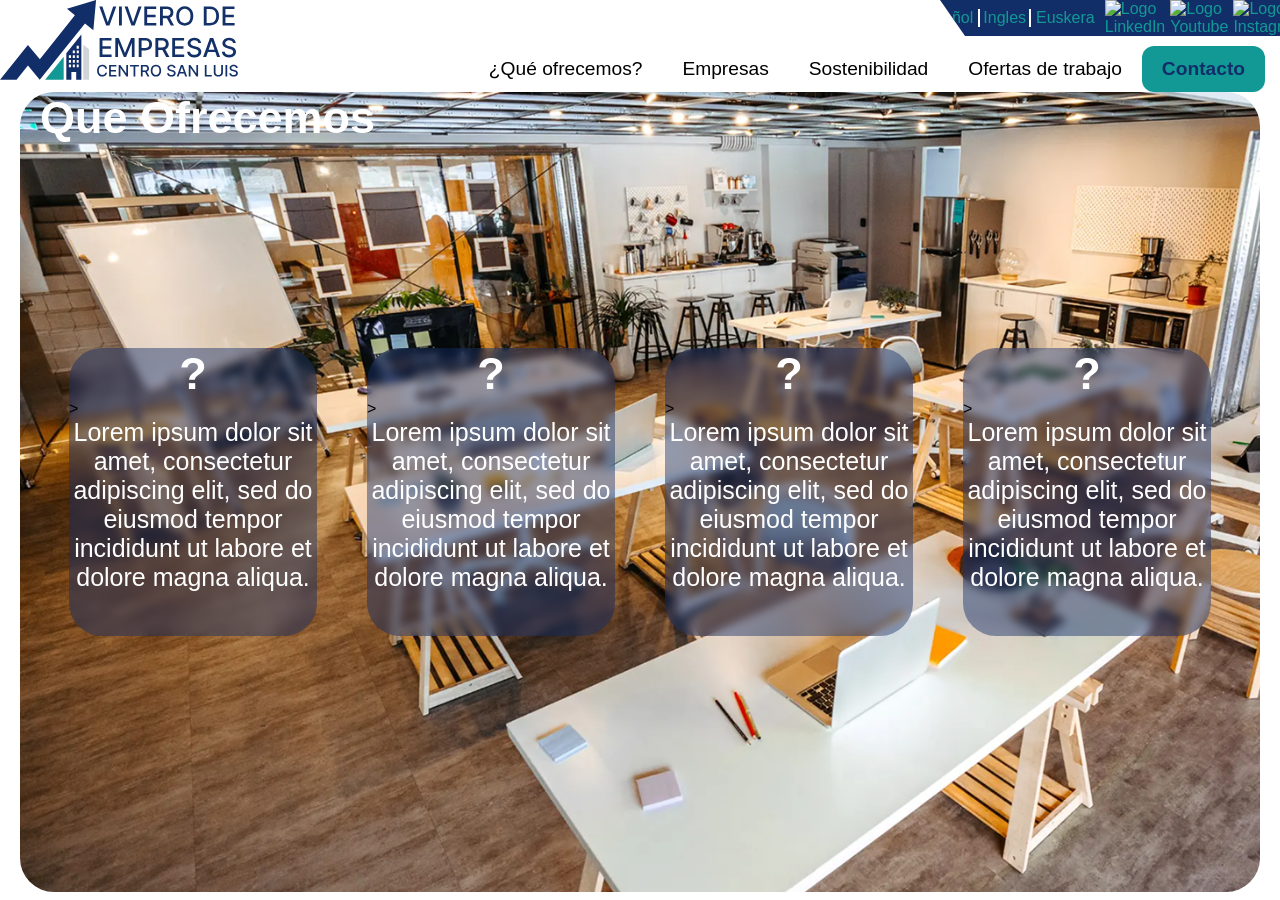
==== index.html @ 1f6a738a "Añadiendo mas cambios hechos por santiago al main para que todo quede bien en el header y que no se " ====
<!DOCTYPE html>
<html>

<head>
    <meta charset="UTF-8">
    <title>Que Ofrecemos</title>
    <link rel="Stylesheet" a href="styles/style.css">
</head>

<body>
    <header>
        <img class="logo" src="LOGOVIVERO.svg" alt="Logo vivero San Luis">
        <div class="menus">
            <nav class="superior">
                <ul class="idiomas">
                    <li><a href="">Español</a></li>
                    <li class="separacion"><a href="">Ingles</a></li>
                    <li><a href="">Euskera</a></li>
                </ul>
                <ul class="redes">
                    <li><a href=""><img src="linkedinblanco.svg" alt="Logo LinkedIn"></a></li>
                    <li><a href=""><img src="youtubeblanco.svg" alt="Logo Youtube"></a></li>
                    <li><a href=""><img src="instagramblanco.svg" alt="Logo Instagram"></a></li>
                </ul>
            </nav>
            <nav class="inferior">
                <ul>
                    <li class="selected"><a href="#queofrecemos">¿Qué ofrecemos?</a></li>
                    <li><a href="">Empresas</a></li>
                    <li><a href="">Sostenibilidad</a></li>
                    <li><a href="">Ofertas de trabajo</a></li>
                    <li class="button"><a href="">Contacto</a></li>
                </ul>
            </nav>
        </div>
    </header>
    <main class="principal">
<section class="seccion-principal">
            <h1 class="titulo">Que Ofrecemos</h1>

            <div class="contenedor-tarjetas">
                <article class="tarjeta">
                    <h2>?</h2>
                    ><p>Lorem ipsum dolor sit amet, consectetur adipiscing elit,
                        sed do eiusmod tempor incididunt ut labore et dolore magna aliqua.</p>
                </article>

                <article class="tarjeta">
                    <h2>?</h2>
                    ><p>Lorem ipsum dolor sit amet, consectetur adipiscing elit,
                        sed do eiusmod tempor incididunt ut labore et dolore magna aliqua.</p>
                </article>

                <article class="tarjeta">
                    <h2>?</h2>
                    ><p>Lorem ipsum dolor sit amet, consectetur adipiscing elit,
                        sed do eiusmod tempor incididunt ut labore et dolore magna aliqua.</p>
                </article>

                <article class="tarjeta">
                    <h2>?</h2>
                    ><p>Lorem ipsum dolor sit amet, consectetur adipiscing elit,
                        sed do eiusmod tempor incididunt ut labore et dolore magna aliqua.</p>
                </article>
</div>
</section>
---- styles/style.css ----
:root {
    --main-color: #129995;
    --dark-color: #122E68;
    --fondo-imagen: url(../imagenes/MAIN.png);
}

* {
    margin: 0;
    padding: 0;
    box-sizing: border-box;
    font-family: 'Segoe UI', Tahoma, Geneva, Verdana, sans-serif;
    text-decoration: none;
    list-style: none;
}

html {
    scroll-behavior: smooth;

}

/* HEADER */

header {
    position: sticky;
    top: 0;
    width: 100%;
    min-height: 80px;
    display: flex;
    justify-content: space-between;
    background-color: white;
    z-index: 1000;
}

.menus {
    display: flex;
    flex-direction: column;
    align-items: flex-end;
}

.logo {
    height: 80px;
}

/* Menu Superior */

.superior {
    display: flex;
    background-color: var(--dark-color);
    width: 32%;
    min-width: 340px;
    clip-path: polygon(0 0, 100% 0, 100% 100%, 25px 100%);
    align-items: center;
    justify-content: center;
    gap: 10px;
}

.idiomas :hover {
    text-decoration: underline;
}

.superior a {
    color: var(--main-color);
}

.superior ul {
    gap: 5px;
}

.separacion {
    border-right: 2px white solid;
    border-left: 2px white solid;
    padding: 0 3px;
}

.menus ul {
    display: flex;
}

.superior img {
    width: 20px;
}

header .redes {
    gap: 5px;
}

/* Menu Inferior */

.inferior {
    margin-right: 15px;
}

.inferior li {
    padding: 12px 20px;
    margin-top: 10px;
}

.inferior a {
    color: #000000;
    font-size: 1.2rem;
}

.inferior .button {
    background-color: var(--main-color);
    font-weight: bold;
    border-radius: 12px;
}

.inferior .button a {
    color: var(--dark-color);
}

/* Lo Que Ofrecemos */
.seccion-principal {
    margin-right: 20px;
    margin-left: 20px;
    background-image: url(../imagenes/MAIN.png);
    background-repeat: no-repeat;
    background-size: cover;
    border-radius: 34px;
    height: 800px;
    align-content: center;
    position: relative;
}

.titulo {
    font-size: 45px;
    margin-left: 20px;
    color: white;
    position: absolute;
    top: 0px;
}

.contenedor-tarjetas {
    display: flex;
    gap: 50px;
    justify-content: center;
}

.tarjeta {
    background-color: #122E6873;
    border-radius: 33px;
    width: 20%;
    height: 288px;
    backdrop-filter: blur(4px);
}

.tarjeta h2 {
    font-size: 45px;
    text-align: center;
    color: white;
}

.tarjeta p {
    font-size: 25px;
    color: white;
    text-align: center;
}

/* FORMULARIO */

#datoslabeluno {
    margin-left: 100px;
    gap: 250px;
    display: flex;
    margin-bottom: 5px;
}

#datoslabeldos {
    margin-left: 100px;
    gap: 260px;
    display: flex;
    margin-bottom: 5px;
}

#datoslabeltres {
    margin-left: 100px;
    gap: 212px;
    display: flex;
    margin-bottom: 5px;
}


#datosinput {
    display: flex;
    gap: 25px;
    margin-left: 100px;
    margin-bottom: 15px;
}

input.datosinput {
    background-color: beige;
    width: 500px;
    height: 25px;
}

#datoslabelseis {
    margin-top: 25px;
    margin-left: 100px;
    text-align: left;
    font-size: 15px;
}

#datosinputtres {
    text-align: left;
    margin-left: 100px;
    margin-top: 15px;
}

#datosinputtres label.labelinputtres {
    padding: 10px;
    border: 1px solid black;
    border-radius: 35px;
}

#datosinputcinco {
    display: flex;
    text-align: left;
    margin-left: 100px;
    margin-top: 15px;
    gap: 30px;
}

#datoslabelocho {
    margin-top: 25px;
    margin-left: 100px;
    text-align: left;
    font-size: 15px;
}

textarea {
    justify-content: left;
    margin-top: 15px;
    padding: 5px;
    background-color: rgb(211, 210, 210);
}

#celdasdos {
    display: flex;
    justify-content: right;
    gap: 25px;
    margin-right: 100px;
}

form p.morado {
    background-color: blueviolet;
    color: white;
    padding: 15px;
    border-radius: 35px;
}

form p.transparentemorado {
    border: 2px solid blueviolet;
    color: blueviolet;
    padding: 15px;
    border-radius: 35px;
}
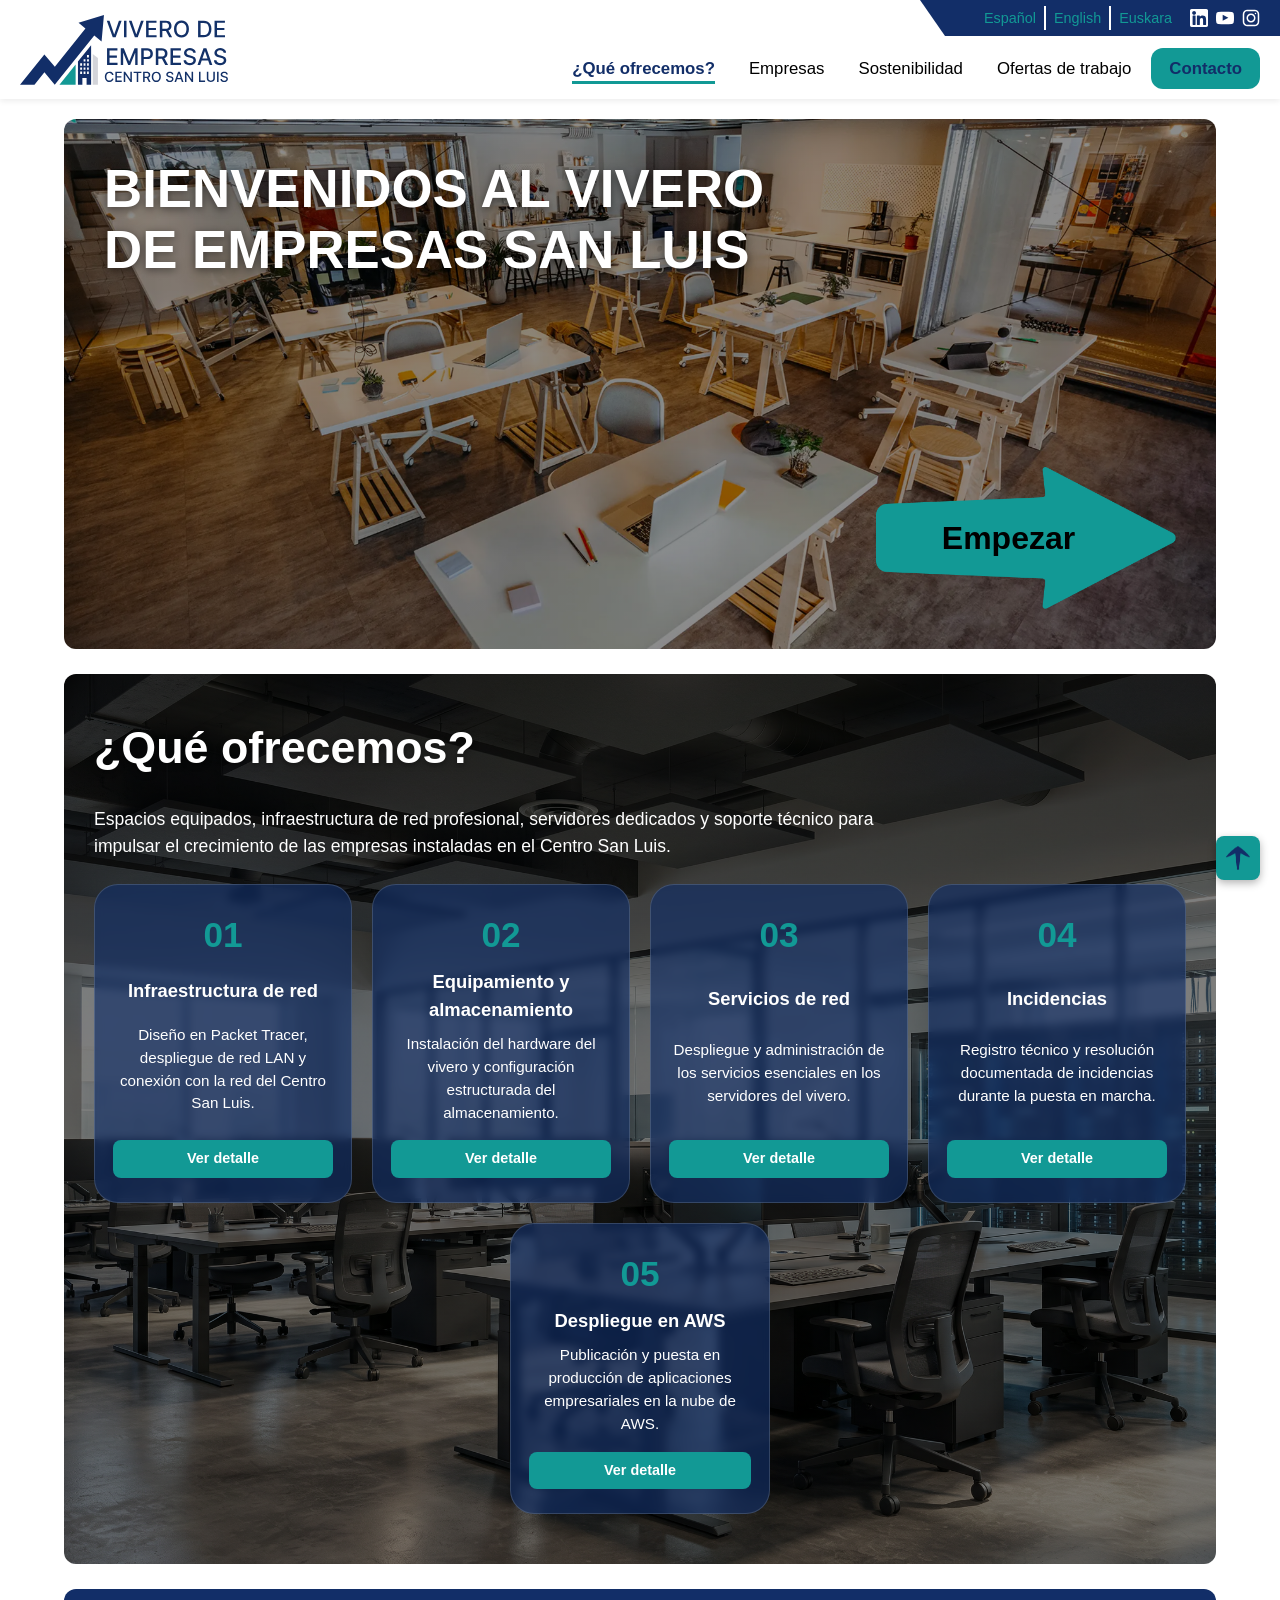
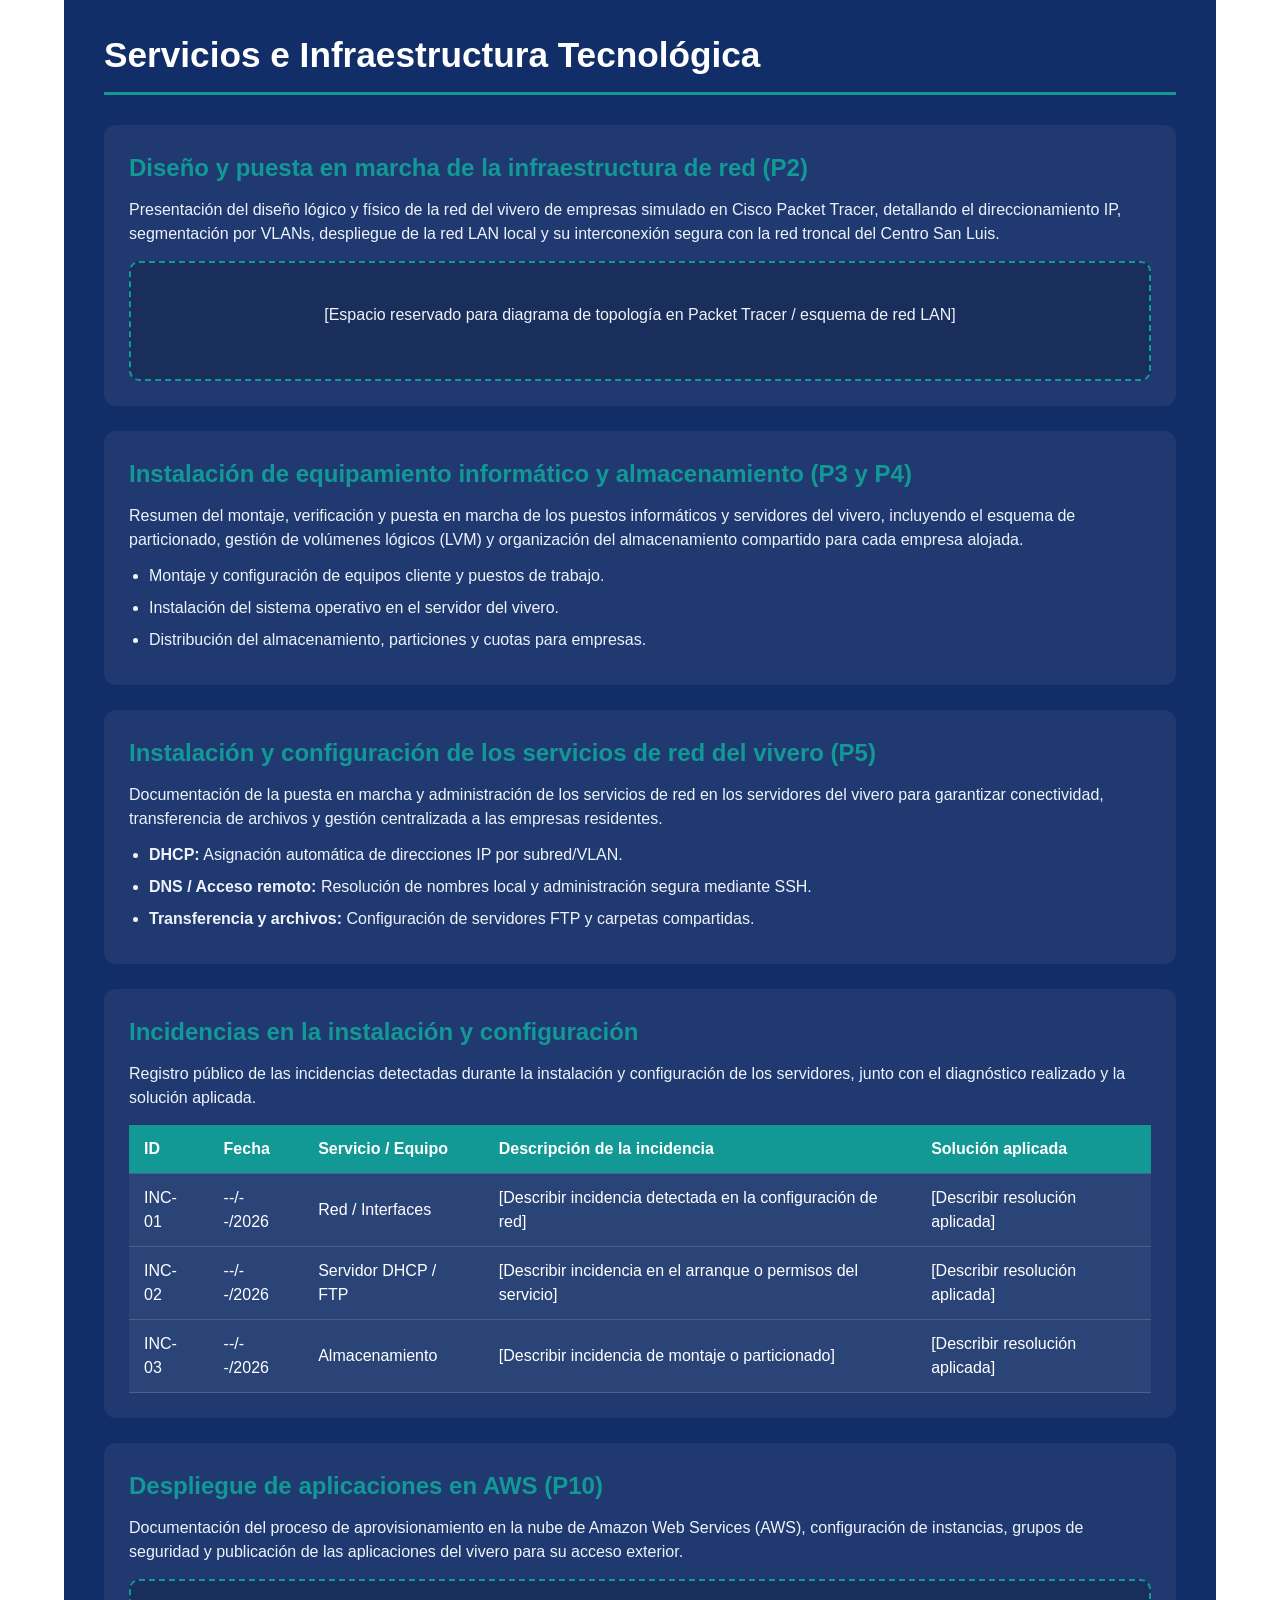
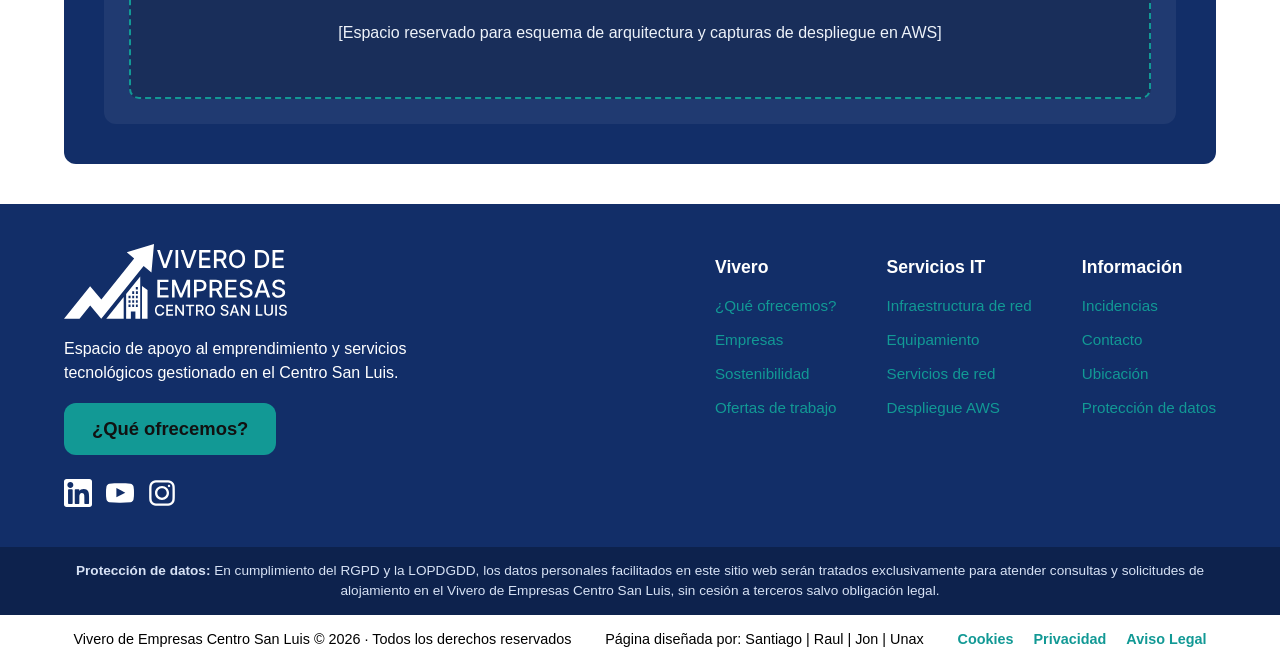
==== commit 2e4361fe: "Añadida nuevas páginas de ofertas de empleo,  sostenibilidad y contacto con sus imágenes asociadas -" ====
--- a/index.html
+++ b/index.html
@@ -1,66 +1,263 @@
 <!DOCTYPE html>
-<html>
+<html lang="es">
 
 <head>
     <meta charset="UTF-8">
-    <title>Que Ofrecemos</title>
-    <link rel="Stylesheet" a href="styles/style.css">
+    <meta name="viewport" content="width=device-width, initial-scale=1.0">
+    <title>¿Qué ofrecemos? | Vivero de Empresas Centro San Luis</title>
+    <link rel="stylesheet" href="styles/style.css">
 </head>
 
-<body>
+<body id="inicio">
     <header>
-        <img class="logo" src="LOGOVIVERO.svg" alt="Logo vivero San Luis">
+        <a href="index.html" class="logo-link">
+            <img class="logo" src="images/LOGOVIVERO.svg" alt="Logo Vivero de Empresas Centro San Luis">
+        </a>
         <div class="menus">
-            <nav class="superior">
+            <nav class="superior" aria-label="Idiomas y redes sociales">
                 <ul class="idiomas">
-                    <li><a href="">Español</a></li>
-                    <li class="separacion"><a href="">Ingles</a></li>
-                    <li><a href="">Euskera</a></li>
+                    <li><a href="#">Español</a></li>
+                    <li class="separacion"><a href="#">English</a></li>
+                    <li><a href="#">Euskara</a></li>
                 </ul>
                 <ul class="redes">
-                    <li><a href=""><img src="linkedinblanco.svg" alt="Logo LinkedIn"></a></li>
-                    <li><a href=""><img src="youtubeblanco.svg" alt="Logo Youtube"></a></li>
-                    <li><a href=""><img src="instagramblanco.svg" alt="Logo Instagram"></a></li>
+                    <li><a href="#" aria-label="LinkedIn"><img src="images/linkedinblanco.svg" alt="Logo LinkedIn"></a></li>
+                    <li><a href="#" aria-label="YouTube"><img src="images/youtubeblanco.svg" alt="Logo YouTube"></a></li>
+                    <li><a href="#" aria-label="Instagram"><img src="images/instagramblanco.svg" alt="Logo Instagram"></a></li>
                 </ul>
             </nav>
-            <nav class="inferior">
+            <nav class="inferior" aria-label="Menú principal">
                 <ul>
-                    <li class="selected"><a href="#queofrecemos">¿Qué ofrecemos?</a></li>
-                    <li><a href="">Empresas</a></li>
-                    <li><a href="">Sostenibilidad</a></li>
-                    <li><a href="">Ofertas de trabajo</a></li>
-                    <li class="button"><a href="">Contacto</a></li>
+                    <li class="selected"><a href="index.html">¿Qué ofrecemos?</a></li>
+                    <li><a href="empresas.html">Empresas</a></li>
+                    <li><a href="sostenibilidad.html">Sostenibilidad</a></li>
+                    <li><a href="ofertas.html">Ofertas de trabajo</a></li>
+                    <li class="button"><a href="contacto.html">Contacto</a></li>
                 </ul>
             </nav>
         </div>
     </header>
-    <main class="principal">
-<section class="seccion-principal">
-            <h1 class="titulo">Que Ofrecemos</h1>
+
+    <main>
+        <!-- Portada principal -->
+        <section id="principal">
+            <h1>BIENVENIDOS AL VIVERO DE EMPRESAS SAN LUIS</h1>
+            <a href="#queofrecemos" class="flecha1">
+                <img src="images/Fletcha.png" alt="Flecha empezar">
+                <span>Empezar</span>
+            </a>
+        </section>
+
+        <!-- Resumen de servicios -->
+        <section class="queofrecemos" id="queofrecemos">
+            <h2 class="titulo">¿Qué ofrecemos?</h2>
+            <p class="intro-servicios">
+                Espacios equipados, infraestructura de red profesional, servidores dedicados y soporte técnico para impulsar el crecimiento de las empresas instaladas en el Centro San Luis.
+            </p>
 
             <div class="contenedor-tarjetas">
                 <article class="tarjeta">
-                    <h2>?</h2>
-                    ><p>Lorem ipsum dolor sit amet, consectetur adipiscing elit,
-                        sed do eiusmod tempor incididunt ut labore et dolore magna aliqua.</p>
-                </article>
-
-                <article class="tarjeta">
-                    <h2>?</h2>
-                    ><p>Lorem ipsum dolor sit amet, consectetur adipiscing elit,
-                        sed do eiusmod tempor incididunt ut labore et dolore magna aliqua.</p>
-                </article>
-
-                <article class="tarjeta">
-                    <h2>?</h2>
-                    ><p>Lorem ipsum dolor sit amet, consectetur adipiscing elit,
-                        sed do eiusmod tempor incididunt ut labore et dolore magna aliqua.</p>
-                </article>
-
-                <article class="tarjeta">
-                    <h2>?</h2>
-                    ><p>Lorem ipsum dolor sit amet, consectetur adipiscing elit,
-                        sed do eiusmod tempor incididunt ut labore et dolore magna aliqua.</p>
-                </article>
-</div>
-</section>
+                    <h3>01</h3>
+                    <h4>Infraestructura de red</h4>
+                    <p>Diseño en Packet Tracer, despliegue de red LAN y conexión con la red del Centro San Luis.</p>
+                    <a href="#infraestructura-red" class="link-tarjeta">Ver detalle</a>
+                </article>
+
+                <article class="tarjeta">
+                    <h3>02</h3>
+                    <h4>Equipamiento y almacenamiento</h4>
+                    <p>Instalación del hardware del vivero y configuración estructurada del almacenamiento.</p>
+                    <a href="#equipamiento" class="link-tarjeta">Ver detalle</a>
+                </article>
+
+                <article class="tarjeta">
+                    <h3>03</h3>
+                    <h4>Servicios de red</h4>
+                    <p>Despliegue y administración de los servicios esenciales en los servidores del vivero.</p>
+                    <a href="#servicios-red" class="link-tarjeta">Ver detalle</a>
+                </article>
+
+                <article class="tarjeta">
+                    <h3>04</h3>
+                    <h4>Incidencias</h4>
+                    <p>Registro técnico y resolución documentada de incidencias durante la puesta en marcha.</p>
+                    <a href="#incidencias" class="link-tarjeta">Ver detalle</a>
+                </article>
+
+                <article class="tarjeta">
+                    <h3>05</h3>
+                    <h4>Despliegue en AWS</h4>
+                    <p>Publicación y puesta en producción de aplicaciones empresariales en la nube de AWS.</p>
+                    <a href="#despliegue-aws" class="link-tarjeta">Ver detalle</a>
+                </article>
+            </div>
+        </section>
+
+        <!-- Desarrollo de los servicios del vivero -->
+        <section class="bloque-contenido" id="servicios-detalle">
+            <h2>Servicios e Infraestructura Tecnológica</h2>
+
+            <article class="subseccion" id="infraestructura-red">
+                <h3>Diseño y puesta en marcha de la infraestructura de red (P2)</h3>
+                <p>
+                    Presentación del diseño lógico y físico de la red del vivero de empresas simulado en Cisco Packet Tracer, detallando el direccionamiento IP, segmentación por VLANs, despliegue de la red LAN local y su interconexión segura con la red troncal del Centro San Luis.
+                </p>
+                <div class="placeholder-media">
+                    <p>[Espacio reservado para diagrama de topología en Packet Tracer / esquema de red LAN]</p>
+                </div>
+            </article>
+
+            <article class="subseccion" id="equipamiento">
+                <h3>Instalación de equipamiento informático y almacenamiento (P3 y P4)</h3>
+                <p>
+                    Resumen del montaje, verificación y puesta en marcha de los puestos informáticos y servidores del vivero, incluyendo el esquema de particionado, gestión de volúmenes lógicos (LVM) y organización del almacenamiento compartido para cada empresa alojada.
+                </p>
+                <ul class="lista-detalle">
+                    <li>Montaje y configuración de equipos cliente y puestos de trabajo.</li>
+                    <li>Instalación del sistema operativo en el servidor del vivero.</li>
+                    <li>Distribución del almacenamiento, particiones y cuotas para empresas.</li>
+                </ul>
+            </article>
+
+            <article class="subseccion" id="servicios-red">
+                <h3>Instalación y configuración de los servicios de red del vivero (P5)</h3>
+                <p>
+                    Documentación de la puesta en marcha y administración de los servicios de red en los servidores del vivero para garantizar conectividad, transferencia de archivos y gestión centralizada a las empresas residentes.
+                </p>
+                <ul class="lista-detalle">
+                    <li><strong>DHCP:</strong> Asignación automática de direcciones IP por subred/VLAN.</li>
+                    <li><strong>DNS / Acceso remoto:</strong> Resolución de nombres local y administración segura mediante SSH.</li>
+                    <li><strong>Transferencia y archivos:</strong> Configuración de servidores FTP y carpetas compartidas.</li>
+                </ul>
+            </article>
+
+            <article class="subseccion" id="incidencias">
+                <h3>Incidencias en la instalación y configuración</h3>
+                <p>
+                    Registro público de las incidencias detectadas durante la instalación y configuración de los servidores, junto con el diagnóstico realizado y la solución aplicada.
+                </p>
+                <div class="tabla-contenedor">
+                    <table class="tabla-datos">
+                        <thead>
+                            <tr>
+                                <th>ID</th>
+                                <th>Fecha</th>
+                                <th>Servicio / Equipo</th>
+                                <th>Descripción de la incidencia</th>
+                                <th>Solución aplicada</th>
+                            </tr>
+                        </thead>
+                        <tbody>
+                            <tr>
+                                <td>INC-01</td>
+                                <td>--/--/2026</td>
+                                <td>Red / Interfaces</td>
+                                <td>[Describir incidencia detectada en la configuración de red]</td>
+                                <td>[Describir resolución aplicada]</td>
+                            </tr>
+                            <tr>
+                                <td>INC-02</td>
+                                <td>--/--/2026</td>
+                                <td>Servidor DHCP / FTP</td>
+                                <td>[Describir incidencia en el arranque o permisos del servicio]</td>
+                                <td>[Describir resolución aplicada]</td>
+                            </tr>
+                            <tr>
+                                <td>INC-03</td>
+                                <td>--/--/2026</td>
+                                <td>Almacenamiento</td>
+                                <td>[Describir incidencia de montaje o particionado]</td>
+                                <td>[Describir resolución aplicada]</td>
+                            </tr>
+                        </tbody>
+                    </table>
+                </div>
+            </article>
+
+            <article class="subseccion" id="despliegue-aws">
+                <h3>Despliegue de aplicaciones en AWS (P10)</h3>
+                <p>
+                    Documentación del proceso de aprovisionamiento en la nube de Amazon Web Services (AWS), configuración de instancias, grupos de seguridad y publicación de las aplicaciones del vivero para su acceso exterior.
+                </p>
+                <div class="placeholder-media">
+                    <p>[Espacio reservado para esquema de arquitectura y capturas de despliegue en AWS]</p>
+                </div>
+            </article>
+        </section>
+    </main>
+
+    <a href="#inicio" class="btn-subir" aria-label="Volver al inicio">
+        <img src="images/MiniFletcha.png" alt="Subir">
+    </a>
+
+    <footer>
+        <div class="sec1">
+            <div class="footer-info">
+                <a href="index.html">
+                    <img class="logo2" src="images/LOGOVIVERO Blanco.svg" alt="Logo Vivero San Luis">
+                </a>
+                <p>
+                    Espacio de apoyo al emprendimiento y servicios tecnológicos gestionado en el Centro San Luis.
+                </p>
+                <a href="index.html#queofrecemos" class="btn-footer">¿Qué ofrecemos?</a>
+                <ul class="footer-redes">
+                    <li><a href="#" aria-label="LinkedIn"><img src="images/linkedinblanco.svg" alt="Logo LinkedIn"></a></li>
+                    <li><a href="#" aria-label="YouTube"><img src="images/youtubeblanco.svg" alt="Logo YouTube"></a></li>
+                    <li><a href="#" aria-label="Instagram"><img src="images/instagramblanco.svg" alt="Logo Instagram"></a></li>
+                </ul>
+            </div>
+
+            <div class="footer-enlaces">
+                <div class="columna-enlaces">
+                    <h4>Vivero</h4>
+                    <ul>
+                        <li><a href="index.html">¿Qué ofrecemos?</a></li>
+                        <li><a href="empresas.html">Empresas</a></li>
+                        <li><a href="sostenibilidad.html">Sostenibilidad</a></li>
+                        <li><a href="ofertas.html">Ofertas de trabajo</a></li>
+                    </ul>
+                </div>
+
+                <div class="columna-enlaces">
+                    <h4>Servicios IT</h4>
+                    <ul>
+                        <li><a href="index.html#infraestructura-red">Infraestructura de red</a></li>
+                        <li><a href="index.html#equipamiento">Equipamiento</a></li>
+                        <li><a href="index.html#servicios-red">Servicios de red</a></li>
+                        <li><a href="index.html#despliegue-aws">Despliegue AWS</a></li>
+                    </ul>
+                </div>
+
+                <div class="columna-enlaces">
+                    <h4>Información</h4>
+                    <ul>
+                        <li><a href="index.html#incidencias">Incidencias</a></li>
+                        <li><a href="contacto.html">Contacto</a></li>
+                        <li><a href="contacto.html#ubicacion">Ubicación</a></li>
+                        <li><a href="#proteccion-datos">Protección de datos</a></li>
+                    </ul>
+                </div>
+            </div>
+        </div>
+
+        <div class="aviso-datos" id="proteccion-datos">
+            <p>
+                <strong>Protección de datos:</strong> En cumplimiento del RGPD y la LOPDGDD, los datos personales facilitados en este sitio web serán tratados exclusivamente para atender consultas y solicitudes de alojamiento en el Vivero de Empresas Centro San Luis, sin cesión a terceros salvo obligación legal.
+            </p>
+        </div>
+
+        <div class="sec2">
+            <p>Vivero de Empresas Centro San Luis &copy; 2026 &middot; Todos los derechos reservados</p>
+            <p>Página diseñada por: Santiago | Raul | Jon | Unax</p>
+            <nav aria-label="Enlaces legales">
+                <ul>
+                    <li><a href="#">Cookies</a></li>
+                    <li><a href="#">Privacidad</a></li>
+                    <li><a href="#">Aviso Legal</a></li>
+                </ul>
+            </nav>
+        </div>
+    </footer>
+</body>
+
+</html>
--- a/styles/style.css
+++ b/styles/style.css
@@ -1,7 +1,8 @@
 :root {
     --main-color: #129995;
     --dark-color: #122E68;
-    --fondo-imagen: url(../imagenes/MAIN.png);
+    --light-color: #ffffff;
+    --text-dark: #111111;
 }
 
 * {
@@ -15,243 +16,720 @@
 
 html {
     scroll-behavior: smooth;
-
-}
-
-/* HEADER */
+}
+
+body {
+    background-color: var(--light-color);
+    color: var(--text-dark);
+    line-height: 1.5;
+}
+
+/* HEADER Y NAVEGACIÓN */
 
 header {
     position: sticky;
     top: 0;
     width: 100%;
-    min-height: 80px;
+    min-height: 85px;
     display: flex;
     justify-content: space-between;
-    background-color: white;
+    align-items: center;
+    background-color: var(--light-color);
     z-index: 1000;
+    box-shadow: 0 2px 6px rgba(0, 0, 0, 0.08);
+}
+
+.logo-link {
+    display: flex;
+    align-items: center;
+    padding: 6px 20px;
+}
+
+.logo {
+    height: 70px;
+    width: auto;
+    display: block;
+    transition: opacity 0.2s ease;
+}
+
+.logo-link:hover .logo {
+    opacity: 0.85;
 }
 
 .menus {
     display: flex;
     flex-direction: column;
     align-items: flex-end;
-}
-
-.logo {
-    height: 80px;
-}
-
-/* Menu Superior */
-
+    align-self: stretch;
+    justify-content: space-between;
+    gap: 12px;
+}
+
+.menus ul {
+    display: flex;
+    align-items: center;
+}
+
+/* Barra superior (idiomas + redes) */
 .superior {
     display: flex;
     background-color: var(--dark-color);
-    width: 32%;
-    min-width: 340px;
+    min-width: 360px;
+    padding: 6px 20px 6px 38px;
     clip-path: polygon(0 0, 100% 0, 100% 100%, 25px 100%);
     align-items: center;
-    justify-content: center;
-    gap: 10px;
-}
-
-.idiomas :hover {
-    text-decoration: underline;
+    justify-content: flex-end;
+    gap: 18px;
 }
 
 .superior a {
     color: var(--main-color);
+    font-size: 0.9rem;
+    font-weight: 500;
+    transition: color 0.2s ease;
+}
+
+.idiomas a:hover {
+    color: var(--light-color);
+    text-decoration: underline;
+    text-underline-offset: 4px;
 }
 
 .superior ul {
-    gap: 5px;
+    gap: 8px;
 }
 
 .separacion {
-    border-right: 2px white solid;
-    border-left: 2px white solid;
-    padding: 0 3px;
-}
-
-.menus ul {
-    display: flex;
+    border-right: 2px solid var(--light-color);
+    border-left: 2px solid var(--light-color);
+    padding: 0 8px;
 }
 
 .superior img {
-    width: 20px;
-}
-
-header .redes {
-    gap: 5px;
-}
-
-/* Menu Inferior */
-
+    width: 18px;
+    height: 18px;
+    display: block;
+    transition: transform 0.2s ease, opacity 0.2s ease;
+}
+
+.redes a:hover img {
+    transform: scale(1.18);
+    opacity: 0.8;
+}
+
+/* Barra inferior (menú principal) */
 .inferior {
-    margin-right: 15px;
+    margin-right: 20px;
+    padding-bottom: 10px;
+}
+
+.inferior ul {
+    gap: 6px;
 }
 
 .inferior li {
-    padding: 12px 20px;
-    margin-top: 10px;
+    padding: 8px 14px;
+    border-radius: 10px;
 }
 
 .inferior a {
     color: #000000;
-    font-size: 1.2rem;
-}
-
+    font-size: 1.05rem;
+    font-weight: 500;
+    padding-bottom: 3px;
+    border-bottom: 3px solid transparent;
+    transition: color 0.2s ease, border-color 0.2s ease;
+}
+
+.inferior li:not(.button) a:hover {
+    color: var(--main-color);
+    border-bottom-color: var(--main-color);
+}
+
+.inferior li.selected a {
+    color: var(--dark-color);
+    font-weight: 700;
+    border-bottom-color: var(--main-color);
+}
+
+/* Botón Contacto */
 .inferior .button {
+    padding: 0;
+}
+
+.inferior .button a {
+    display: inline-block;
     background-color: var(--main-color);
-    font-weight: bold;
+    color: var(--dark-color);
+    font-weight: 700;
+    padding: 8px 18px;
     border-radius: 12px;
-}
-
-.inferior .button a {
-    color: var(--dark-color);
-}
-
-/* Lo Que Ofrecemos */
-.seccion-principal {
-    margin-right: 20px;
-    margin-left: 20px;
-    background-image: url(../imagenes/MAIN.png);
+    border-bottom: none;
+    transition: background-color 0.2s ease, color 0.2s ease, transform 0.2s ease;
+}
+
+.inferior .button a:hover {
+    background-color: var(--dark-color);
+    color: var(--light-color);
+    transform: translateY(-2px);
+}
+
+/* PORTADA PRINCIPAL (INDEX) */
+
+#principal {
+    width: 90%;
+    min-height: 530px;
+    margin: 20px auto;
+    padding: 40px;
+    border-radius: 12px;
+    background-image: linear-gradient(rgba(0, 0, 0, 0.45), rgba(0, 0, 0, 0.45)), url("../images/MAIN.png");
+    background-size: cover;
+    background-position: center;
+    display: flex;
+    flex-direction: column;
+    justify-content: space-between;
+}
+
+#principal h1 {
+    color: var(--light-color);
+    font-size: 3.3rem;
+    font-weight: 700;
+    line-height: 1.15;
+    max-width: 65%;
+    text-shadow: 0 2px 8px rgba(0, 0, 0, 0.5);
+}
+
+.flecha1 {
+    position: relative;
+    align-self: flex-end;
+    display: flex;
+    align-items: center;
+    justify-content: center;
+    width: 300px;
+    cursor: pointer;
+    transition: transform 0.2s ease;
+}
+
+.flecha1:hover {
+    transform: translateX(6px);
+}
+
+.flecha1 img {
+    width: 100%;
+    height: auto;
+    display: block;
+}
+
+.flecha1 span {
+    position: absolute;
+    color: #000000;
+    font-size: 2rem;
+    font-weight: 600;
+    padding-right: 35px;
+}
+
+/* BLOQUE ¿QUÉ OFRECEMOS? */
+
+.queofrecemos {
+    width: 90%;
+    min-height: 580px;
+    margin: 25px auto;
+    padding: 40px 30px 50px;
+    background-image: linear-gradient(rgba(0, 0, 0, 0.5), rgba(0, 0, 0, 0.5)), url("../images/img2.png");
     background-repeat: no-repeat;
     background-size: cover;
-    border-radius: 34px;
-    height: 800px;
-    align-content: center;
-    position: relative;
-}
-
-.titulo {
-    font-size: 45px;
-    margin-left: 20px;
-    color: white;
-    position: absolute;
-    top: 0px;
+    background-position: center;
+    border-radius: 12px;
+    display: flex;
+    flex-direction: column;
+    justify-content: center;
+    gap: 25px;
+}
+
+.queofrecemos .titulo {
+    font-size: 2.8rem;
+    color: var(--light-color);
+    text-shadow: 0 2px 6px rgba(0, 0, 0, 0.45);
+}
+
+.intro-servicios {
+    color: var(--light-color);
+    font-size: 1.1rem;
+    max-width: 780px;
 }
 
 .contenedor-tarjetas {
     display: flex;
+    flex-wrap: wrap;
+    gap: 20px;
+    justify-content: center;
+}
+
+.tarjeta {
+    background-color: rgba(18, 46, 104, 0.65);
+    border-radius: 24px;
+    flex: 1 1 210px;
+    max-width: 260px;
+    padding: 24px 18px;
+    backdrop-filter: blur(4px);
+    display: flex;
+    flex-direction: column;
+    justify-content: space-between;
+    text-align: center;
+    color: var(--light-color);
+    border: 1px solid rgba(255, 255, 255, 0.15);
+}
+
+.tarjeta h3 {
+    font-size: 2.2rem;
+    color: var(--main-color);
+    margin-bottom: 6px;
+}
+
+.tarjeta h4 {
+    font-size: 1.15rem;
+    margin-bottom: 10px;
+}
+
+.tarjeta p {
+    font-size: 0.95rem;
+    margin-bottom: 16px;
+}
+
+.link-tarjeta {
+    display: inline-block;
+    background-color: var(--main-color);
+    color: var(--light-color);
+    padding: 8px 14px;
+    border-radius: 8px;
+    font-size: 0.9rem;
+    font-weight: 600;
+}
+
+.link-tarjeta:hover {
+    background-color: var(--light-color);
+    color: var(--dark-color);
+}
+
+/* CABECERA DE SECCIONES (Empresas, Sostenibilidad, Ofertas, Contacto) */
+
+.cabecera-seccion {
+    width: 90%;
+    min-height: 360px;
+    margin: 20px auto;
+    padding: 40px;
+    border-radius: 12px;
+    background-image: linear-gradient(rgba(0, 0, 0, 0.5), rgba(0, 0, 0, 0.5)), url("../images/MAIN.png");
+    background-size: cover;
+    background-position: center;
+    display: flex;
+    flex-direction: column;
+    justify-content: space-between;
+    color: var(--light-color);
+}
+
+.cabecera-seccion h1 {
+    font-size: 3.5rem;
+    font-weight: 700;
+    text-shadow: 0 2px 8px rgba(0, 0, 0, 0.5);
+}
+
+.resumen-seccion {
+    font-size: 1.35rem;
+    font-weight: 600;
+    text-align: center;
+    max-width: 850px;
+    margin: auto;
+    text-shadow: 0 2px 6px rgba(0, 0, 0, 0.6);
+}
+
+/* CONTENEDOR PRINCIPAL AZUL MARINO */
+
+.bloque-contenido {
+    width: 90%;
+    margin: 25px auto 40px;
+    padding: 40px;
+    background-color: var(--dark-color);
+    color: var(--light-color);
+    border-radius: 12px;
+}
+
+.bloque-contenido > h2 {
+    font-size: 2.2rem;
+    margin-bottom: 30px;
+    padding-bottom: 10px;
+    border-bottom: 3px solid var(--main-color);
+}
+
+.subseccion {
+    background-color: rgba(255, 255, 255, 0.06);
+    border-radius: 12px;
+    padding: 25px;
+    margin-bottom: 25px;
+}
+
+.subseccion:last-child {
+    margin-bottom: 0;
+}
+
+.subseccion h3 {
+    font-size: 1.5rem;
+    color: var(--main-color);
+    margin-bottom: 12px;
+}
+
+.subseccion h4 {
+    font-size: 1.15rem;
+    margin-bottom: 8px;
+}
+
+.subseccion p {
+    margin-bottom: 12px;
+    color: #eef3fa;
+}
+
+.lista-detalle {
+    margin-top: 10px;
+    padding-left: 20px;
+}
+
+.lista-detalle li {
+    list-style: disc;
+    margin-bottom: 8px;
+    color: #eef3fa;
+}
+
+/* Grids y tarjetas internas */
+.grid-dos-columnas {
+    display: grid;
+    grid-template-columns: repeat(auto-fit, minmax(300px, 1fr));
+    gap: 25px;
+    align-items: start;
+}
+
+.grid-tarjetas-info {
+    display: grid;
+    grid-template-columns: repeat(auto-fit, minmax(240px, 1fr));
+    gap: 20px;
+    margin-top: 15px;
+}
+
+.card-info {
+    background-color: rgba(255, 255, 255, 0.08);
+    border-left: 4px solid var(--main-color);
+    border-radius: 10px;
+    padding: 20px;
+    display: flex;
+    flex-direction: column;
+    justify-content: space-between;
+}
+
+.meta-oferta {
+    font-size: 0.9rem;
+    color: #b8d8d7;
+}
+
+.btn-secundario {
+    display: inline-block;
+    margin-top: 12px;
+    align-self: flex-start;
+    background-color: var(--main-color);
+    color: var(--light-color);
+    padding: 8px 16px;
+    border-radius: 8px;
+    font-weight: 600;
+    font-size: 0.9rem;
+}
+
+.btn-secundario:hover {
+    background-color: var(--light-color);
+    color: var(--dark-color);
+}
+
+/* Espacios para imágenes / vídeos */
+.placeholder-media {
+    margin-top: 15px;
+    padding: 40px 20px;
+    border: 2px dashed var(--main-color);
+    border-radius: 10px;
+    text-align: center;
+    background-color: rgba(0, 0, 0, 0.2);
+}
+
+.video-box {
+    min-height: 220px;
+    display: flex;
+    align-items: center;
+    justify-content: center;
+}
+
+/* Tablas (Incidencias e IoT) */
+.tabla-contenedor {
+    overflow-x: auto;
+    margin-top: 15px;
+}
+
+.tabla-datos {
+    width: 100%;
+    border-collapse: collapse;
+    background-color: rgba(255, 255, 255, 0.05);
+}
+
+.tabla-datos th,
+.tabla-datos td {
+    padding: 12px 15px;
+    text-align: left;
+    border-bottom: 1px solid rgba(255, 255, 255, 0.15);
+}
+
+.tabla-datos th {
+    background-color: var(--main-color);
+    color: var(--light-color);
+}
+
+/* FORMULARIO DE CONTACTO */
+
+.formulario-contacto {
+    display: flex;
+    flex-direction: column;
+    gap: 15px;
+}
+
+.campo-form {
+    display: flex;
+    flex-direction: column;
+    gap: 6px;
+}
+
+.campo-form label {
+    font-weight: 600;
+    font-size: 0.95rem;
+}
+
+.campo-form input,
+.campo-form select,
+.campo-form textarea {
+    padding: 10px 12px;
+    border-radius: 8px;
+    border: 2px solid transparent;
+    font-size: 1rem;
+    outline: none;
+}
+
+.campo-form input:focus,
+.campo-form select:focus,
+.campo-form textarea:focus {
+    border-color: var(--main-color);
+}
+
+.campo-checkbox {
+    display: flex;
+    align-items: center;
+    gap: 10px;
+    font-size: 0.9rem;
+}
+
+.btn-enviar {
+    align-self: flex-start;
+    background-color: var(--main-color);
+    color: var(--light-color);
+    border: none;
+    padding: 12px 28px;
+    border-radius: 10px;
+    font-size: 1rem;
+    font-weight: 700;
+    cursor: pointer;
+}
+
+.btn-enviar:hover {
+    background-color: var(--light-color);
+    color: var(--dark-color);
+}
+
+/* BOTÓN FLOTANTE SUBIR */
+
+.btn-subir {
+    position: fixed;
+    bottom: 20px;
+    right: 20px;
+    width: 44px;
+    height: 44px;
+    background-color: var(--main-color);
+    border-radius: 8px;
+    display: flex;
+    align-items: center;
+    justify-content: center;
+    box-shadow: 0 3px 8px rgba(0, 0, 0, 0.3);
+    z-index: 999;
+}
+
+.btn-subir img {
+    width: 24px;
+    height: 24px;
+}
+
+.btn-subir:hover {
+    transform: translateY(-3px);
+}
+
+/* FOOTER */
+
+footer {
+    color: var(--light-color);
+    margin-top: 30px;
+}
+
+footer .sec1 {
+    background-color: var(--dark-color);
+    display: flex;
+    flex-wrap: wrap;
+    justify-content: space-between;
+    align-items: flex-start;
+    gap: 40px;
+    padding: 40px 5%;
+}
+
+.footer-info {
+    max-width: 380px;
+    display: flex;
+    flex-direction: column;
+    gap: 18px;
+}
+
+.logo2 {
+    height: 75px;
+    width: auto;
+    display: block;
+}
+
+.btn-footer {
+    display: inline-block;
+    align-self: flex-start;
+    background-color: var(--main-color);
+    color: var(--text-dark);
+    padding: 12px 28px;
+    border-radius: 12px;
+    font-size: 1.15rem;
+    font-weight: 600;
+}
+
+.btn-footer:hover {
+    background-color: var(--light-color);
+    color: var(--dark-color);
+}
+
+.footer-redes {
+    display: flex;
+    gap: 14px;
+    margin-top: 6px;
+}
+
+.footer-redes img {
+    width: 28px;
+    height: 28px;
+    display: block;
+}
+
+.footer-enlaces {
+    display: flex;
+    flex-wrap: wrap;
     gap: 50px;
-    justify-content: center;
-}
-
-.tarjeta {
-    background-color: #122E6873;
-    border-radius: 33px;
-    width: 20%;
-    height: 288px;
-    backdrop-filter: blur(4px);
-}
-
-.tarjeta h2 {
-    font-size: 45px;
+    padding-top: 10px;
+}
+
+.columna-enlaces h4 {
+    font-size: 1.1rem;
+    margin-bottom: 14px;
+    color: var(--light-color);
+}
+
+.columna-enlaces ul {
+    display: flex;
+    flex-direction: column;
+    gap: 10px;
+}
+
+.columna-enlaces a {
+    color: var(--main-color);
+    font-size: 0.95rem;
+}
+
+.columna-enlaces a:hover {
+    color: var(--light-color);
+    text-decoration: underline;
+}
+
+.aviso-datos {
+    background-color: #0d224d;
+    padding: 14px 5%;
+    font-size: 0.85rem;
+    color: #d7e2f5;
     text-align: center;
-    color: white;
-}
-
-.tarjeta p {
-    font-size: 25px;
-    color: white;
-    text-align: center;
-}
-
-/* FORMULARIO */
-
-#datoslabeluno {
-    margin-left: 100px;
-    gap: 250px;
-    display: flex;
-    margin-bottom: 5px;
-}
-
-#datoslabeldos {
-    margin-left: 100px;
-    gap: 260px;
-    display: flex;
-    margin-bottom: 5px;
-}
-
-#datoslabeltres {
-    margin-left: 100px;
-    gap: 212px;
-    display: flex;
-    margin-bottom: 5px;
-}
-
-
-#datosinput {
-    display: flex;
-    gap: 25px;
-    margin-left: 100px;
-    margin-bottom: 15px;
-}
-
-input.datosinput {
-    background-color: beige;
-    width: 500px;
-    height: 25px;
-}
-
-#datoslabelseis {
-    margin-top: 25px;
-    margin-left: 100px;
-    text-align: left;
-    font-size: 15px;
-}
-
-#datosinputtres {
-    text-align: left;
-    margin-left: 100px;
-    margin-top: 15px;
-}
-
-#datosinputtres label.labelinputtres {
-    padding: 10px;
-    border: 1px solid black;
-    border-radius: 35px;
-}
-
-#datosinputcinco {
-    display: flex;
-    text-align: left;
-    margin-left: 100px;
-    margin-top: 15px;
-    gap: 30px;
-}
-
-#datoslabelocho {
-    margin-top: 25px;
-    margin-left: 100px;
-    text-align: left;
-    font-size: 15px;
-}
-
-textarea {
-    justify-content: left;
-    margin-top: 15px;
-    padding: 5px;
-    background-color: rgb(211, 210, 210);
-}
-
-#celdasdos {
-    display: flex;
-    justify-content: right;
-    gap: 25px;
-    margin-right: 100px;
-}
-
-form p.morado {
-    background-color: blueviolet;
-    color: white;
-    padding: 15px;
-    border-radius: 35px;
-}
-
-form p.transparentemorado {
-    border: 2px solid blueviolet;
-    color: blueviolet;
-    padding: 15px;
-    border-radius: 35px;
+}
+
+footer .sec2 {
+    display: flex;
+    flex-wrap: wrap;
+    justify-content: space-around;
+    align-items: center;
+    gap: 15px;
+    background-color: var(--light-color);
+    color: #000000;
+    padding: 14px 5%;
+    font-size: 0.9rem;
+}
+
+.sec2 ul {
+    display: flex;
+    gap: 20px;
+}
+
+.sec2 a {
+    color: var(--main-color);
+    font-weight: 600;
+}
+
+.sec2 a:hover {
+    text-decoration: underline;
+}
+
+/* RESPONSIVE BÁSICO */
+
+@media (max-width: 900px) {
+    header {
+        flex-direction: column;
+        align-items: stretch;
+    }
+
+    .logo-link {
+        justify-content: center;
+    }
+
+    .menus {
+        align-items: center;
+    }
+
+    .superior {
+        width: 100%;
+        min-width: auto;
+        clip-path: none;
+        justify-content: center;
+        padding: 6px 15px;
+    }
+
+    .inferior {
+        margin-right: 0;
+        padding: 8px;
+    }
+
+    .inferior ul {
+        flex-wrap: wrap;
+        justify-content: center;
+    }
+
+    #principal h1,
+    .cabecera-seccion h1 {
+        font-size: 2.3rem;
+        max-width: 100%;
+    }
 }
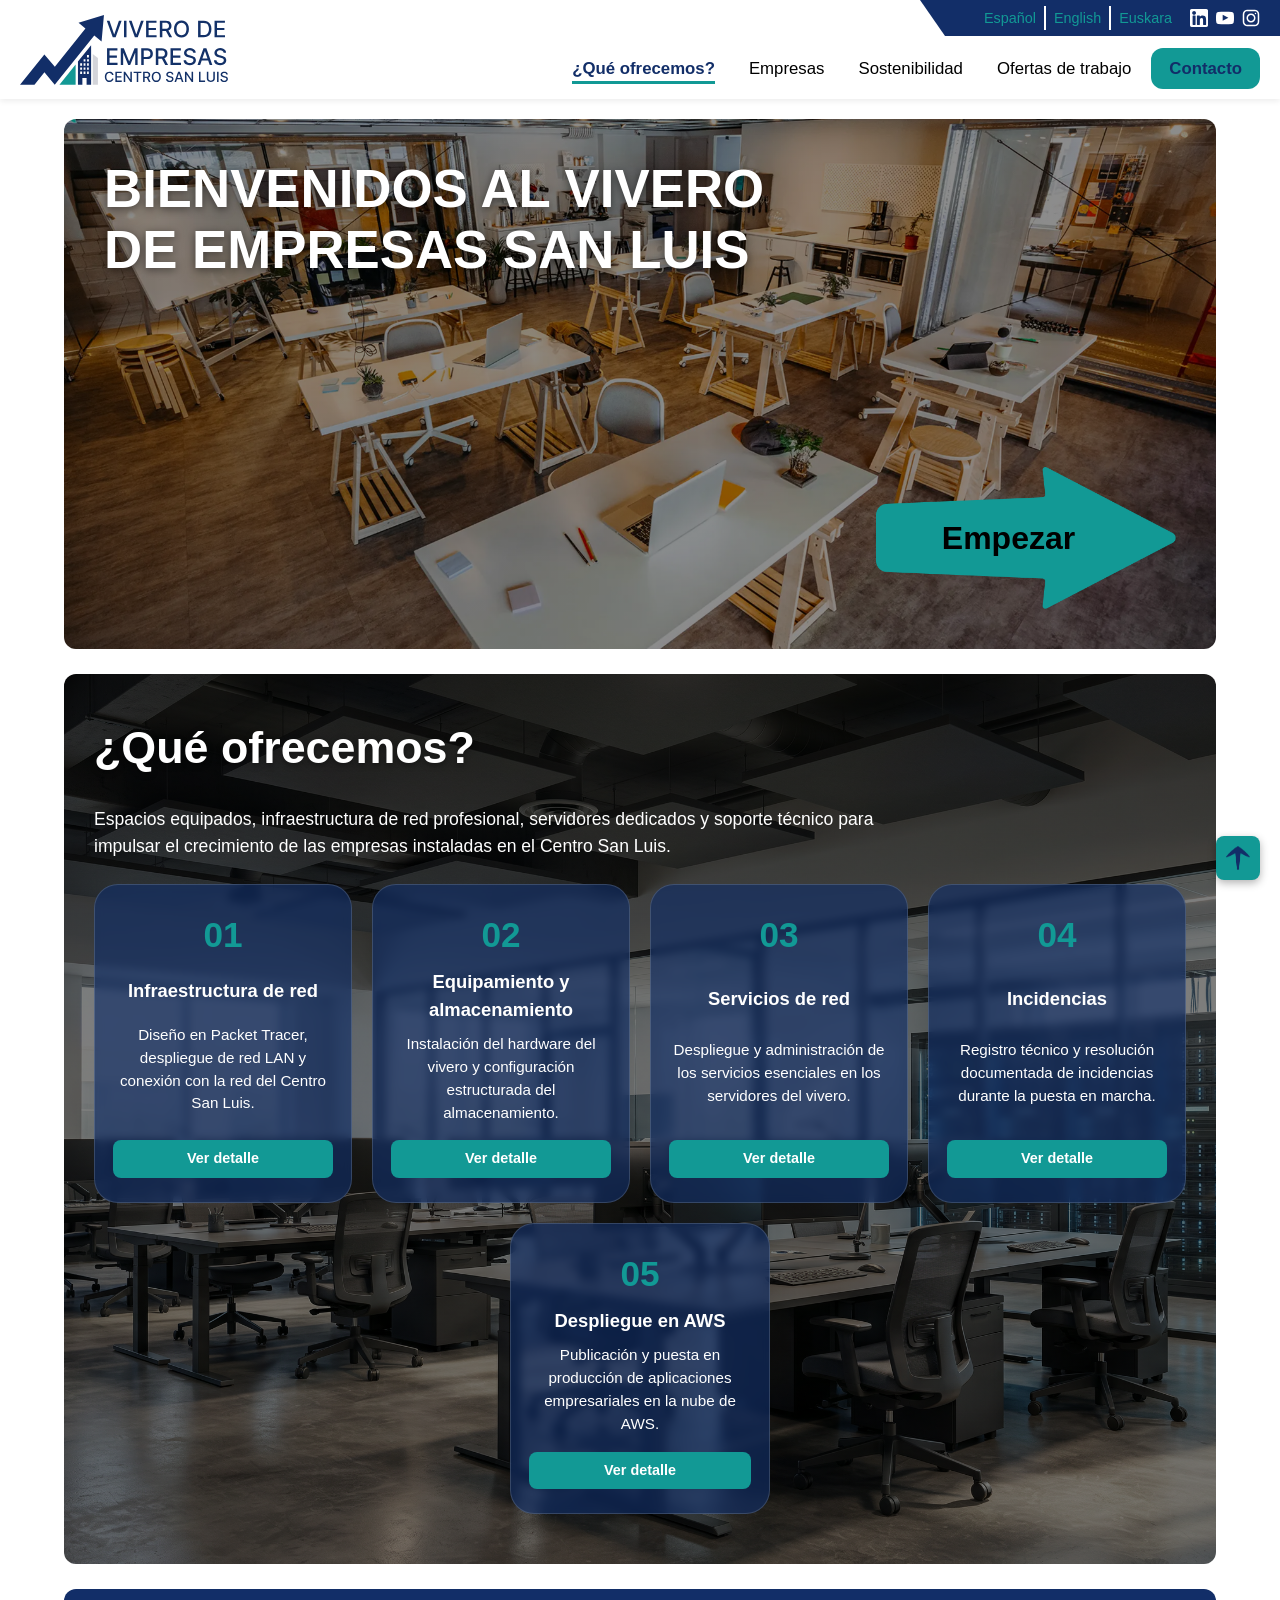
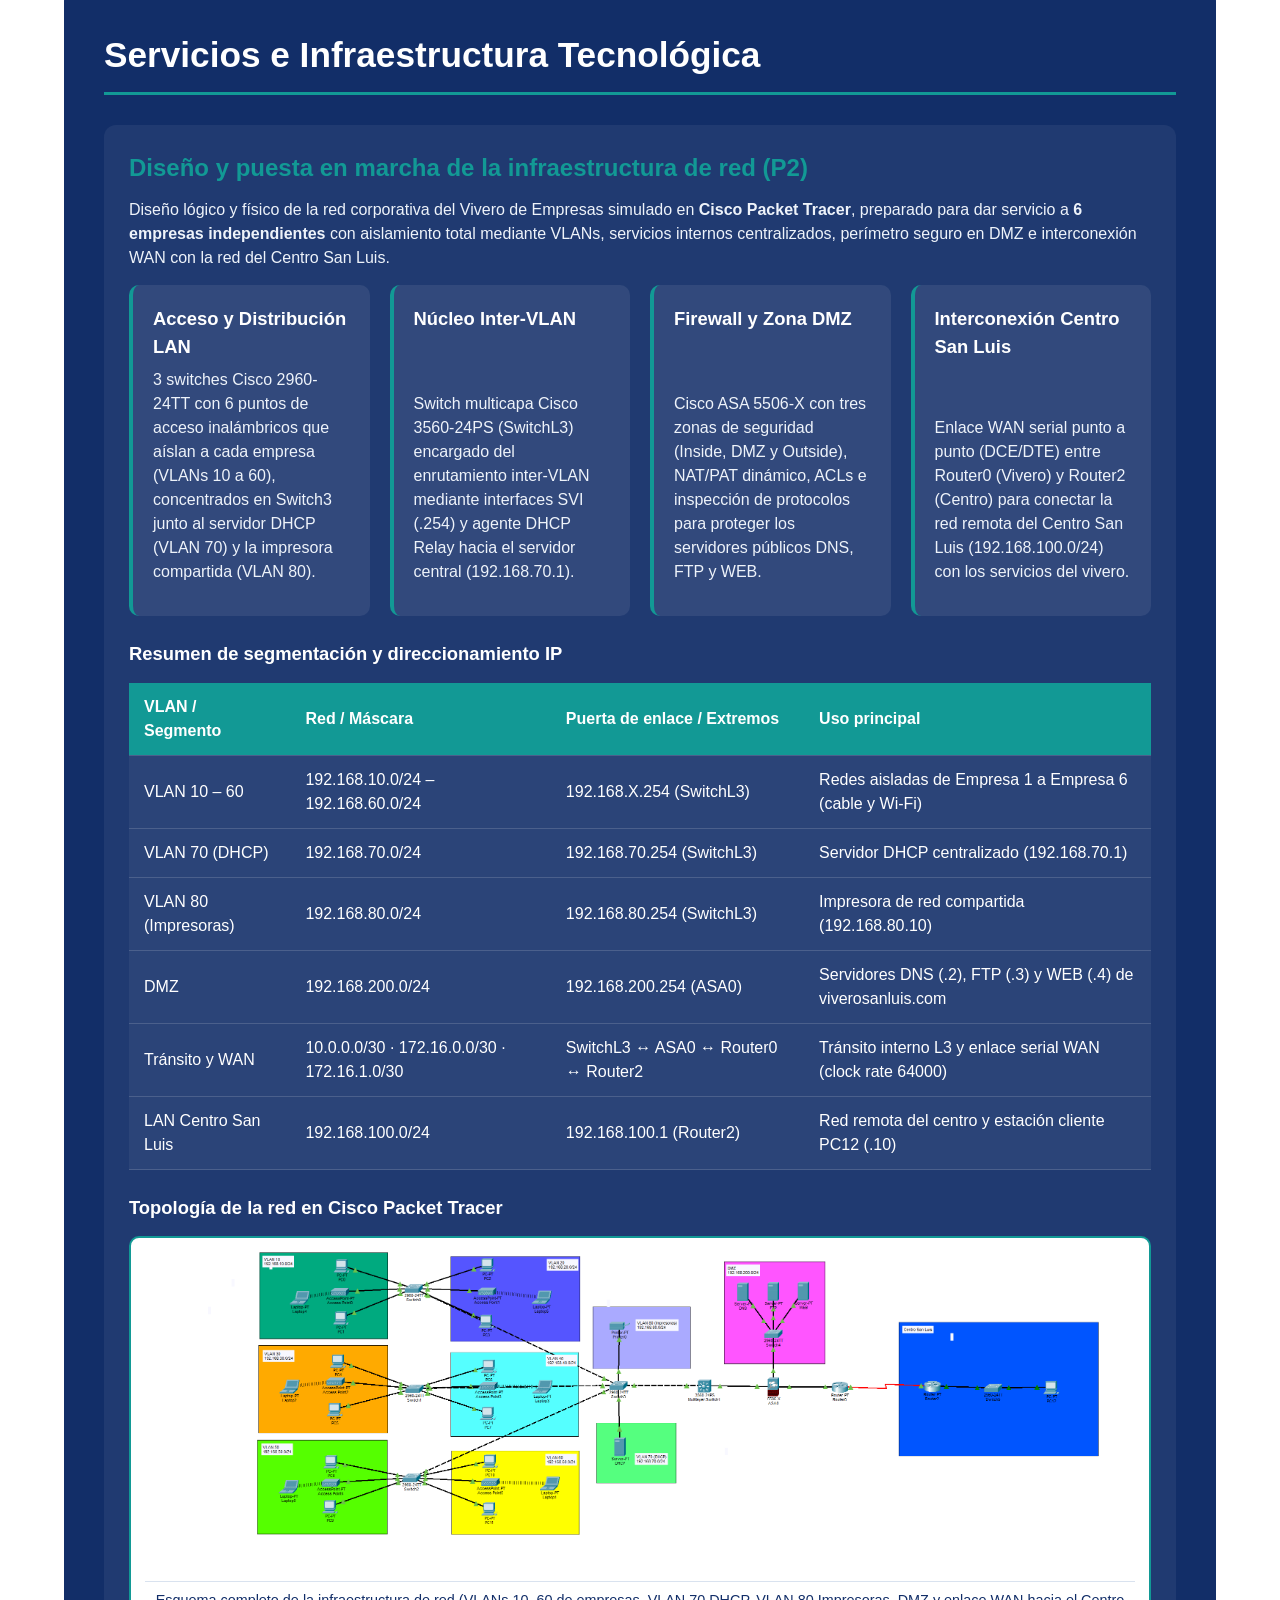
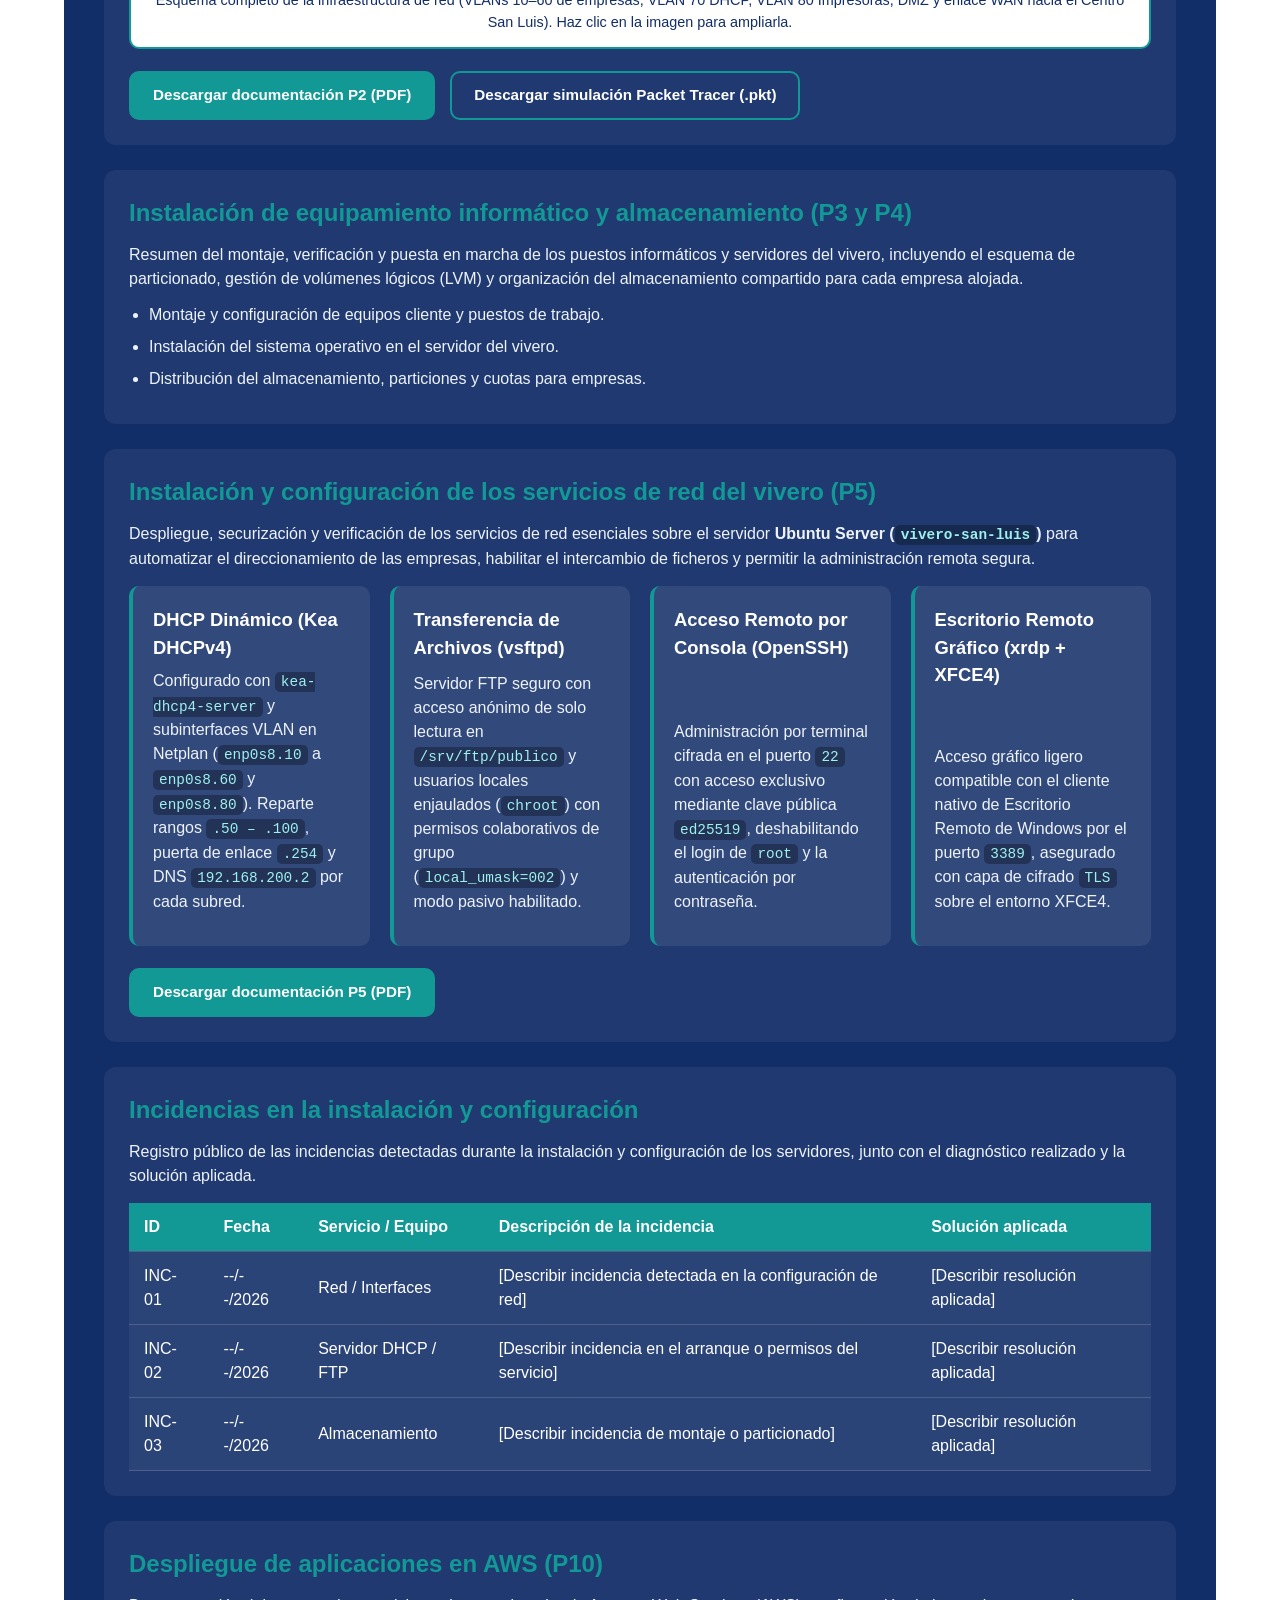
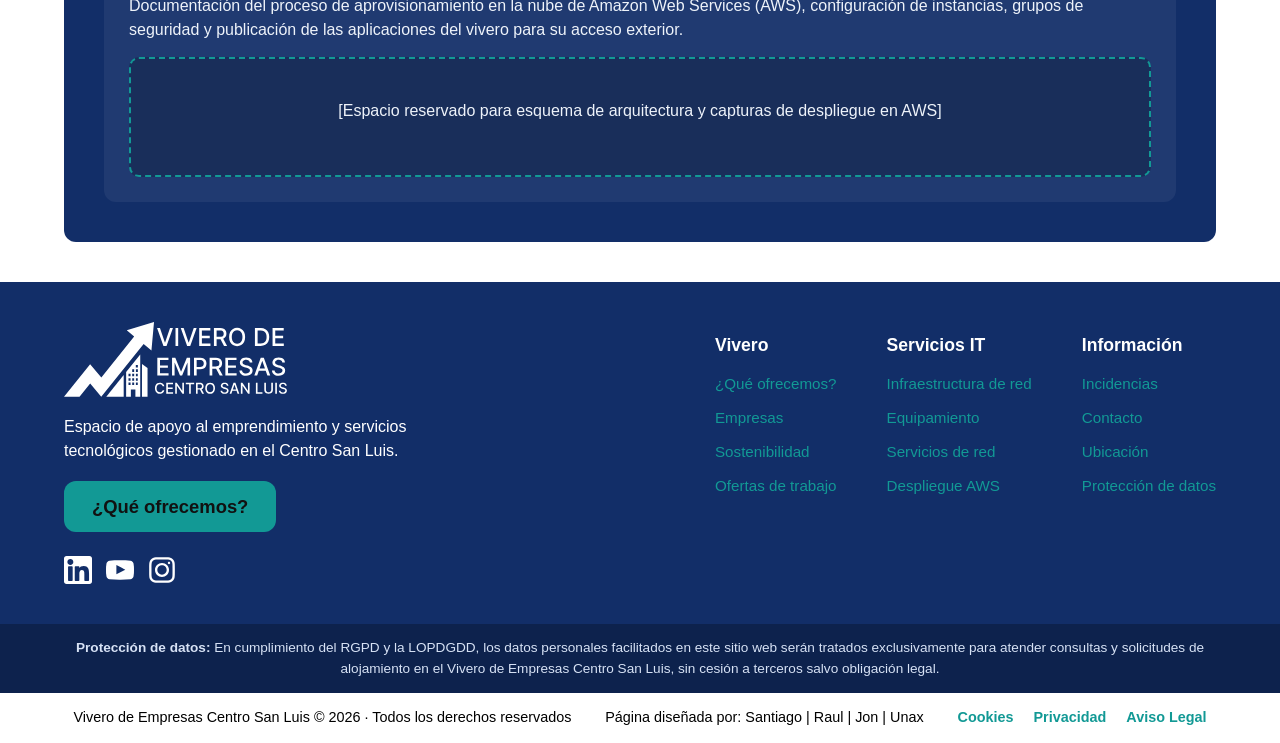
==== commit 1012a31b: "Reorganizar secciones, añadir capturas de documentos y ajustar CSS - Reorganizada la disposición de " ====
--- a/index.html
+++ b/index.html
@@ -21,9 +21,12 @@
                     <li><a href="#">Euskara</a></li>
                 </ul>
                 <ul class="redes">
-                    <li><a href="#" aria-label="LinkedIn"><img src="images/linkedinblanco.svg" alt="Logo LinkedIn"></a></li>
-                    <li><a href="#" aria-label="YouTube"><img src="images/youtubeblanco.svg" alt="Logo YouTube"></a></li>
-                    <li><a href="#" aria-label="Instagram"><img src="images/instagramblanco.svg" alt="Logo Instagram"></a></li>
+                    <li><a href="#" aria-label="LinkedIn"><img src="images/linkedinblanco.svg" alt="Logo LinkedIn"></a>
+                    </li>
+                    <li><a href="#" aria-label="YouTube"><img src="images/youtubeblanco.svg" alt="Logo YouTube"></a>
+                    </li>
+                    <li><a href="#" aria-label="Instagram"><img src="images/instagramblanco.svg"
+                                alt="Logo Instagram"></a></li>
                 </ul>
             </nav>
             <nav class="inferior" aria-label="Menú principal">
@@ -52,7 +55,8 @@
         <section class="queofrecemos" id="queofrecemos">
             <h2 class="titulo">¿Qué ofrecemos?</h2>
             <p class="intro-servicios">
-                Espacios equipados, infraestructura de red profesional, servidores dedicados y soporte técnico para impulsar el crecimiento de las empresas instaladas en el Centro San Luis.
+                Espacios equipados, infraestructura de red profesional, servidores dedicados y soporte técnico para
+                impulsar el crecimiento de las empresas instaladas en el Centro San Luis.
             </p>
 
             <div class="contenedor-tarjetas">
@@ -100,17 +104,113 @@
             <article class="subseccion" id="infraestructura-red">
                 <h3>Diseño y puesta en marcha de la infraestructura de red (P2)</h3>
                 <p>
-                    Presentación del diseño lógico y físico de la red del vivero de empresas simulado en Cisco Packet Tracer, detallando el direccionamiento IP, segmentación por VLANs, despliegue de la red LAN local y su interconexión segura con la red troncal del Centro San Luis.
-                </p>
-                <div class="placeholder-media">
-                    <p>[Espacio reservado para diagrama de topología en Packet Tracer / esquema de red LAN]</p>
+                    Diseño lógico y físico de la red corporativa del Vivero de Empresas simulado en <strong>Cisco Packet
+                        Tracer</strong>, preparado para dar servicio a <strong>6 empresas independientes</strong> con
+                    aislamiento total mediante VLANs, servicios internos centralizados, perímetro seguro en DMZ e
+                    interconexión WAN con la red del Centro San Luis.
+                </p>
+
+                <div class="grid-tarjetas-info">
+                    <div class="card-info">
+                        <h4>Acceso y Distribución LAN</h4>
+                        <p>3 switches Cisco 2960-24TT con 6 puntos de acceso inalámbricos que aíslan a cada empresa
+                            (VLANs 10 a 60), concentrados en Switch3 junto al servidor DHCP (VLAN 70) y la impresora
+                            compartida (VLAN 80).</p>
+                    </div>
+                    <div class="card-info">
+                        <h4>Núcleo Inter-VLAN</h4>
+                        <p>Switch multicapa Cisco 3560-24PS (SwitchL3) encargado del enrutamiento inter-VLAN mediante
+                            interfaces SVI (.254) y agente DHCP Relay hacia el servidor central (192.168.70.1).</p>
+                    </div>
+                    <div class="card-info">
+                        <h4>Firewall y Zona DMZ</h4>
+                        <p>Cisco ASA 5506-X con tres zonas de seguridad (Inside, DMZ y Outside), NAT/PAT dinámico, ACLs
+                            e inspección de protocolos para proteger los servidores públicos DNS, FTP y WEB.</p>
+                    </div>
+                    <div class="card-info">
+                        <h4>Interconexión Centro San Luis</h4>
+                        <p>Enlace WAN serial punto a punto (DCE/DTE) entre Router0 (Vivero) y Router2 (Centro) para
+                            conectar la red remota del Centro San Luis (192.168.100.0/24) con los servicios del vivero.
+                        </p>
+                    </div>
+                </div>
+
+                <h4>Resumen de segmentación y direccionamiento IP</h4>
+                <div class="tabla-contenedor">
+                    <table class="tabla-datos">
+                        <thead>
+                            <tr>
+                                <th>VLAN / Segmento</th>
+                                <th>Red / Máscara</th>
+                                <th>Puerta de enlace / Extremos</th>
+                                <th>Uso principal</th>
+                            </tr>
+                        </thead>
+                        <tbody>
+                            <tr>
+                                <td>VLAN 10 – 60</td>
+                                <td>192.168.10.0/24 – 192.168.60.0/24</td>
+                                <td>192.168.X.254 (SwitchL3)</td>
+                                <td>Redes aisladas de Empresa 1 a Empresa 6 (cable y Wi-Fi)</td>
+                            </tr>
+                            <tr>
+                                <td>VLAN 70 (DHCP)</td>
+                                <td>192.168.70.0/24</td>
+                                <td>192.168.70.254 (SwitchL3)</td>
+                                <td>Servidor DHCP centralizado (192.168.70.1)</td>
+                            </tr>
+                            <tr>
+                                <td>VLAN 80 (Impresoras)</td>
+                                <td>192.168.80.0/24</td>
+                                <td>192.168.80.254 (SwitchL3)</td>
+                                <td>Impresora de red compartida (192.168.80.10)</td>
+                            </tr>
+                            <tr>
+                                <td>DMZ</td>
+                                <td>192.168.200.0/24</td>
+                                <td>192.168.200.254 (ASA0)</td>
+                                <td>Servidores DNS (.2), FTP (.3) y WEB (.4) de viverosanluis.com</td>
+                            </tr>
+                            <tr>
+                                <td>Tránsito y WAN</td>
+                                <td>10.0.0.0/30 &middot; 172.16.0.0/30 &middot; 172.16.1.0/30</td>
+                                <td>SwitchL3 &harr; ASA0 &harr; Router0 &harr; Router2</td>
+                                <td>Tránsito interno L3 y enlace serial WAN (clock rate 64000)</td>
+                            </tr>
+                            <tr>
+                                <td>LAN Centro San Luis</td>
+                                <td>192.168.100.0/24</td>
+                                <td>192.168.100.1 (Router2)</td>
+                                <td>Red remota del centro y estación cliente PC12 (.10)</td>
+                            </tr>
+                        </tbody>
+                    </table>
+                </div>
+
+               <h4>Topología de la red en Cisco Packet Tracer</h4>
+                <figure class="figura-topologia">
+                    <a href="images/P2.png" target="_blank" rel="noopener noreferrer" title="Abrir topología a tamaño completo">
+                        <img src="images/P2.png" alt="Topología de red del Vivero de Empresas en Cisco Packet Tracer con VLANs 10 a 80, DMZ y conexión WAN con Centro San Luis">
+                    </a>
+                    <figcaption>
+                        Esquema completo de la infraestructura de red (VLANs 10–60 de empresas, VLAN 70 DHCP, VLAN 80 Impresoras, DMZ y enlace WAN hacia el Centro San Luis). Haz clic en la imagen para ampliarla.
+                    </figcaption>
+                </figure>
+
+                <div class="acciones-descarga">
+                    <a href="docs/P2-Infraestructura-Red.pdf" class="btn-descarga" download>Descargar documentación P2
+                        (PDF)</a>
+                    <a href="docs/P2-Topologia-Vivero.pkt" class="btn-descarga btn-descarga-sec" download>Descargar
+                        simulación Packet Tracer (.pkt)</a>
                 </div>
             </article>
 
             <article class="subseccion" id="equipamiento">
                 <h3>Instalación de equipamiento informático y almacenamiento (P3 y P4)</h3>
                 <p>
-                    Resumen del montaje, verificación y puesta en marcha de los puestos informáticos y servidores del vivero, incluyendo el esquema de particionado, gestión de volúmenes lógicos (LVM) y organización del almacenamiento compartido para cada empresa alojada.
+                    Resumen del montaje, verificación y puesta en marcha de los puestos informáticos y servidores del
+                    vivero, incluyendo el esquema de particionado, gestión de volúmenes lógicos (LVM) y organización del
+                    almacenamiento compartido para cada empresa alojada.
                 </p>
                 <ul class="lista-detalle">
                     <li>Montaje y configuración de equipos cliente y puestos de trabajo.</li>
@@ -122,19 +222,61 @@
             <article class="subseccion" id="servicios-red">
                 <h3>Instalación y configuración de los servicios de red del vivero (P5)</h3>
                 <p>
-                    Documentación de la puesta en marcha y administración de los servicios de red en los servidores del vivero para garantizar conectividad, transferencia de archivos y gestión centralizada a las empresas residentes.
-                </p>
-                <ul class="lista-detalle">
-                    <li><strong>DHCP:</strong> Asignación automática de direcciones IP por subred/VLAN.</li>
-                    <li><strong>DNS / Acceso remoto:</strong> Resolución de nombres local y administración segura mediante SSH.</li>
-                    <li><strong>Transferencia y archivos:</strong> Configuración de servidores FTP y carpetas compartidas.</li>
-                </ul>
+                    Despliegue, securización y verificación de los servicios de red esenciales sobre el servidor
+                    <strong>Ubuntu Server (<code>vivero-san-luis</code>)</strong> para automatizar el direccionamiento
+                    de las empresas, habilitar el intercambio de ficheros y permitir la administración remota segura.
+                </p>
+
+                <div class="grid-tarjetas-info">
+                    <div class="card-info">
+                        <h4>DHCP Dinámico (Kea DHCPv4)</h4>
+                        <p>
+                            Configurado con <code>kea-dhcp4-server</code> y subinterfaces VLAN en Netplan
+                            (<code>enp0s8.10</code> a <code>enp0s8.60</code> y <code>enp0s8.80</code>). Reparte rangos
+                            <code>.50 – .100</code>, puerta de enlace <code>.254</code> y DNS <code>192.168.200.2</code>
+                            por cada subred.
+                        </p>
+                    </div>
+
+                    <div class="card-info">
+                        <h4>Transferencia de Archivos (vsftpd)</h4>
+                        <p>
+                            Servidor FTP seguro con acceso anónimo de solo lectura en <code>/srv/ftp/publico</code> y
+                            usuarios locales enjaulados (<code>chroot</code>) con permisos colaborativos de grupo
+                            (<code>local_umask=002</code>) y modo pasivo habilitado.
+                        </p>
+                    </div>
+
+                    <div class="card-info">
+                        <h4>Acceso Remoto por Consola (OpenSSH)</h4>
+                        <p>
+                            Administración por terminal cifrada en el puerto <code>22</code> con acceso exclusivo
+                            mediante clave pública <code>ed25519</code>, deshabilitando el login de <code>root</code> y
+                            la autenticación por contraseña.
+                        </p>
+                    </div>
+
+                    <div class="card-info">
+                        <h4>Escritorio Remoto Gráfico (xrdp + XFCE4)</h4>
+                        <p>
+                            Acceso gráfico ligero compatible con el cliente nativo de Escritorio Remoto de Windows por
+                            el puerto <code>3389</code>, asegurado con capa de cifrado <code>TLS</code> sobre el entorno
+                            XFCE4.
+                        </p>
+                    </div>
+                </div>
+
+                <div class="acciones-descarga">
+                    <a href="docs/P5-Servicios-Red.pdf" class="btn-descarga" download>Descargar documentación P5
+                        (PDF)</a>
+                </div>
             </article>
 
             <article class="subseccion" id="incidencias">
                 <h3>Incidencias en la instalación y configuración</h3>
                 <p>
-                    Registro público de las incidencias detectadas durante la instalación y configuración de los servidores, junto con el diagnóstico realizado y la solución aplicada.
+                    Registro público de las incidencias detectadas durante la instalación y configuración de los
+                    servidores, junto con el diagnóstico realizado y la solución aplicada.
                 </p>
                 <div class="tabla-contenedor">
                     <table class="tabla-datos">
@@ -177,7 +319,9 @@
             <article class="subseccion" id="despliegue-aws">
                 <h3>Despliegue de aplicaciones en AWS (P10)</h3>
                 <p>
-                    Documentación del proceso de aprovisionamiento en la nube de Amazon Web Services (AWS), configuración de instancias, grupos de seguridad y publicación de las aplicaciones del vivero para su acceso exterior.
+                    Documentación del proceso de aprovisionamiento en la nube de Amazon Web Services (AWS),
+                    configuración de instancias, grupos de seguridad y publicación de las aplicaciones del vivero para
+                    su acceso exterior.
                 </p>
                 <div class="placeholder-media">
                     <p>[Espacio reservado para esquema de arquitectura y capturas de despliegue en AWS]</p>
@@ -201,9 +345,12 @@
                 </p>
                 <a href="index.html#queofrecemos" class="btn-footer">¿Qué ofrecemos?</a>
                 <ul class="footer-redes">
-                    <li><a href="#" aria-label="LinkedIn"><img src="images/linkedinblanco.svg" alt="Logo LinkedIn"></a></li>
-                    <li><a href="#" aria-label="YouTube"><img src="images/youtubeblanco.svg" alt="Logo YouTube"></a></li>
-                    <li><a href="#" aria-label="Instagram"><img src="images/instagramblanco.svg" alt="Logo Instagram"></a></li>
+                    <li><a href="#" aria-label="LinkedIn"><img src="images/linkedinblanco.svg" alt="Logo LinkedIn"></a>
+                    </li>
+                    <li><a href="#" aria-label="YouTube"><img src="images/youtubeblanco.svg" alt="Logo YouTube"></a>
+                    </li>
+                    <li><a href="#" aria-label="Instagram"><img src="images/instagramblanco.svg"
+                                alt="Logo Instagram"></a></li>
                 </ul>
             </div>
 
@@ -242,7 +389,9 @@
 
         <div class="aviso-datos" id="proteccion-datos">
             <p>
-                <strong>Protección de datos:</strong> En cumplimiento del RGPD y la LOPDGDD, los datos personales facilitados en este sitio web serán tratados exclusivamente para atender consultas y solicitudes de alojamiento en el Vivero de Empresas Centro San Luis, sin cesión a terceros salvo obligación legal.
+                <strong>Protección de datos:</strong> En cumplimiento del RGPD y la LOPDGDD, los datos personales
+                facilitados en este sitio web serán tratados exclusivamente para atender consultas y solicitudes de
+                alojamiento en el Vivero de Empresas Centro San Luis, sin cesión a terceros salvo obligación legal.
             </p>
         </div>
 
--- a/styles/style.css
+++ b/styles/style.css
@@ -399,6 +399,98 @@
     color: #eef3fa;
 }
 
+.subseccion > h4 {
+    margin-top: 24px;
+    margin-bottom: 10px;
+    color: var(--light-color);
+    font-size: 1.15rem;
+}
+
+.subseccion code {
+    background-color: rgba(0, 0, 0, 0.3);
+    padding: 2px 6px;
+    border-radius: 5px;
+    font-family: Consolas, 'Courier New', monospace;
+    font-size: 0.9em;
+    color: #9ef0ed;
+}
+
+/* Barra de botones de descarga */
+.acciones-descarga {
+    display: flex;
+    flex-wrap: wrap;
+    gap: 15px;
+    margin-top: 22px;
+}
+
+.btn-descarga {
+    display: inline-block;
+    background-color: var(--main-color);
+    color: var(--light-color);
+    padding: 11px 22px;
+    border-radius: 10px;
+    font-weight: 700;
+    font-size: 0.95rem;
+    border: 2px solid var(--main-color);
+    transition: background-color 0.2s ease, color 0.2s ease, transform 0.2s ease;
+}
+
+.btn-descarga:hover {
+    background-color: var(--light-color);
+    color: var(--dark-color);
+    border-color: var(--light-color);
+    transform: translateY(-2px);
+}
+
+.btn-descarga-sec {
+    background-color: transparent;
+    color: var(--light-color);
+    border: 2px solid var(--main-color);
+}
+
+.btn-descarga-sec:hover {
+    background-color: var(--main-color);
+    color: var(--light-color);
+    border-color: var(--main-color);
+}
+
+/* Imagen de topología (P2) */
+.figura-topologia {
+    margin-top: 15px;
+    background-color: var(--light-color);
+    border-radius: 10px;
+    padding: 14px;
+    border: 2px solid var(--main-color);
+    text-align: center;
+}
+
+.figura-topologia a {
+    display: block;
+    overflow: hidden;
+    border-radius: 6px;
+}
+
+.figura-topologia img {
+    width: 100%;
+    height: auto;
+    display: block;
+    cursor: zoom-in;
+    transition: transform 0.25s ease;
+}
+
+.figura-topologia a:hover img {
+    transform: scale(1.015);
+}
+
+.figura-topologia figcaption {
+    margin-top: 10px;
+    padding-top: 8px;
+    border-top: 1px solid #d9e2ef;
+    color: var(--dark-color);
+    font-size: 0.9rem;
+    font-weight: 500;
+}
+
 /* Grids y tarjetas internas */
 .grid-dos-columnas {
     display: grid;
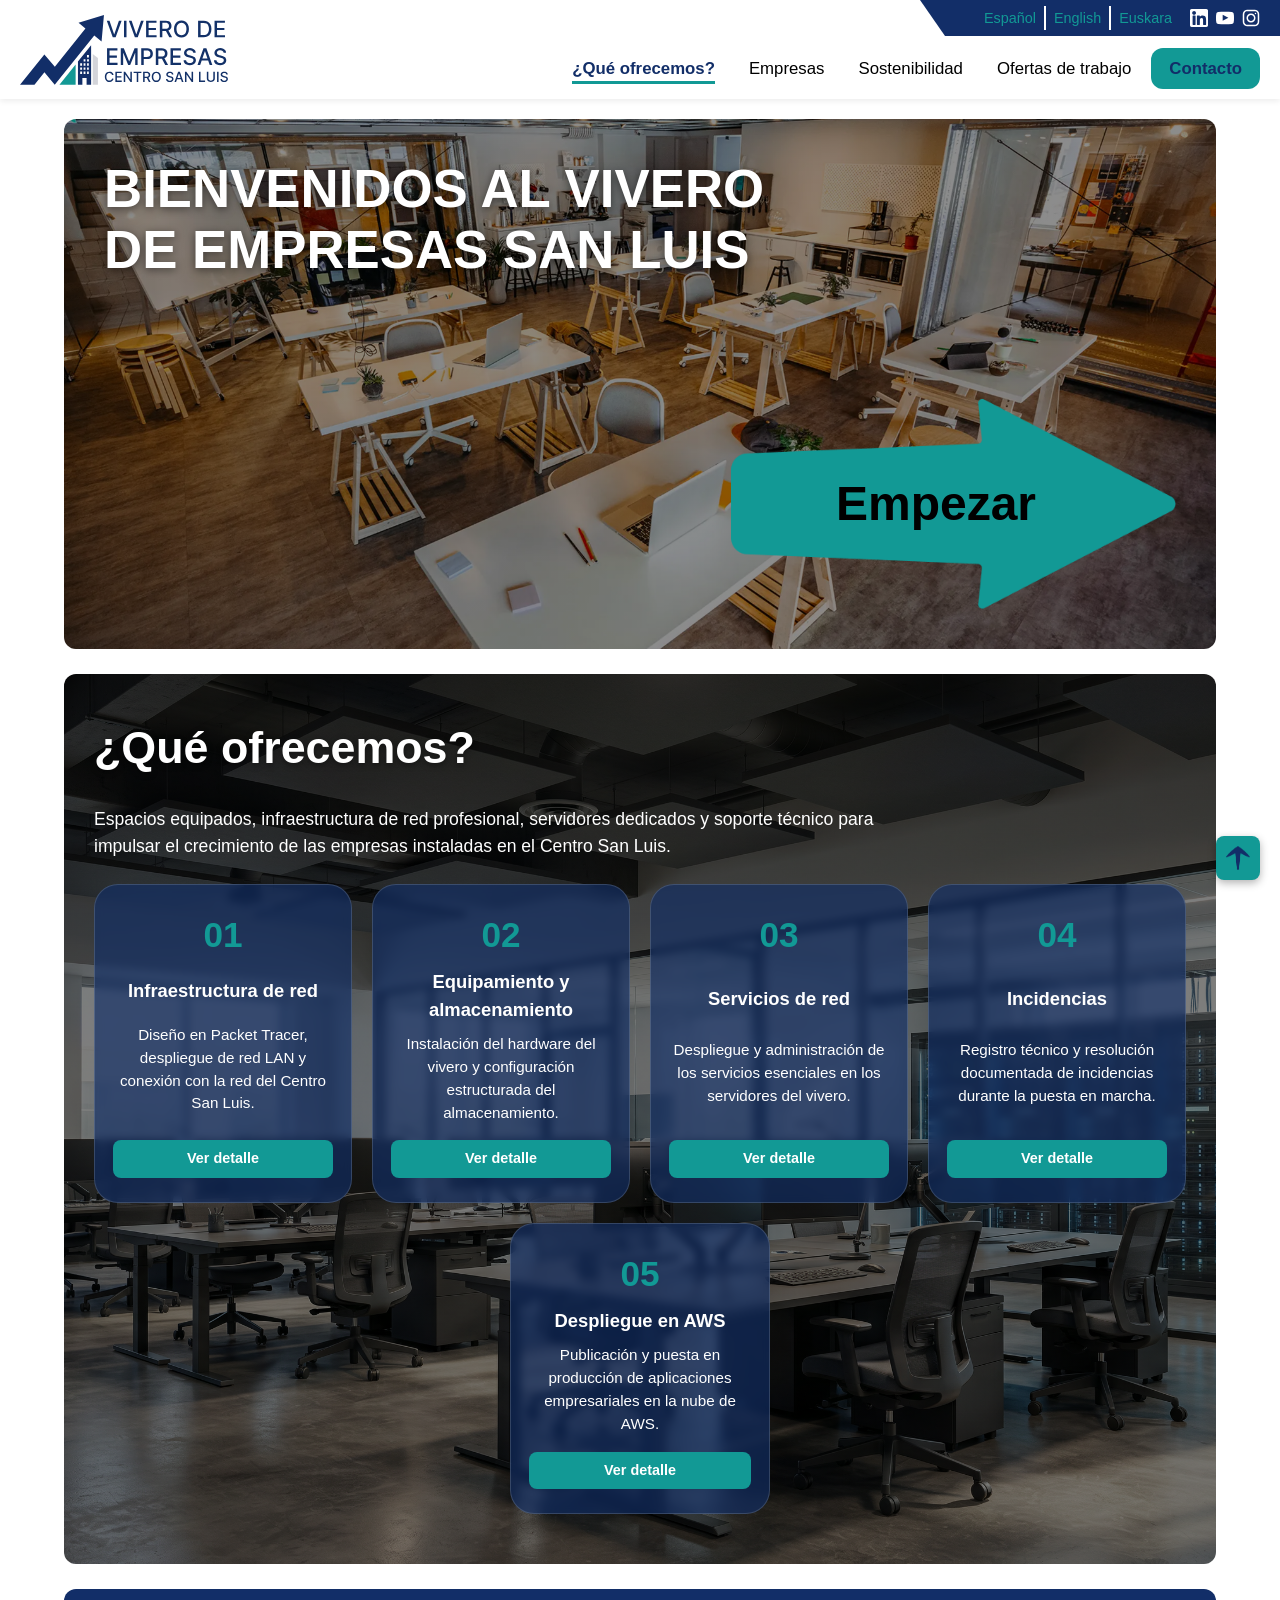
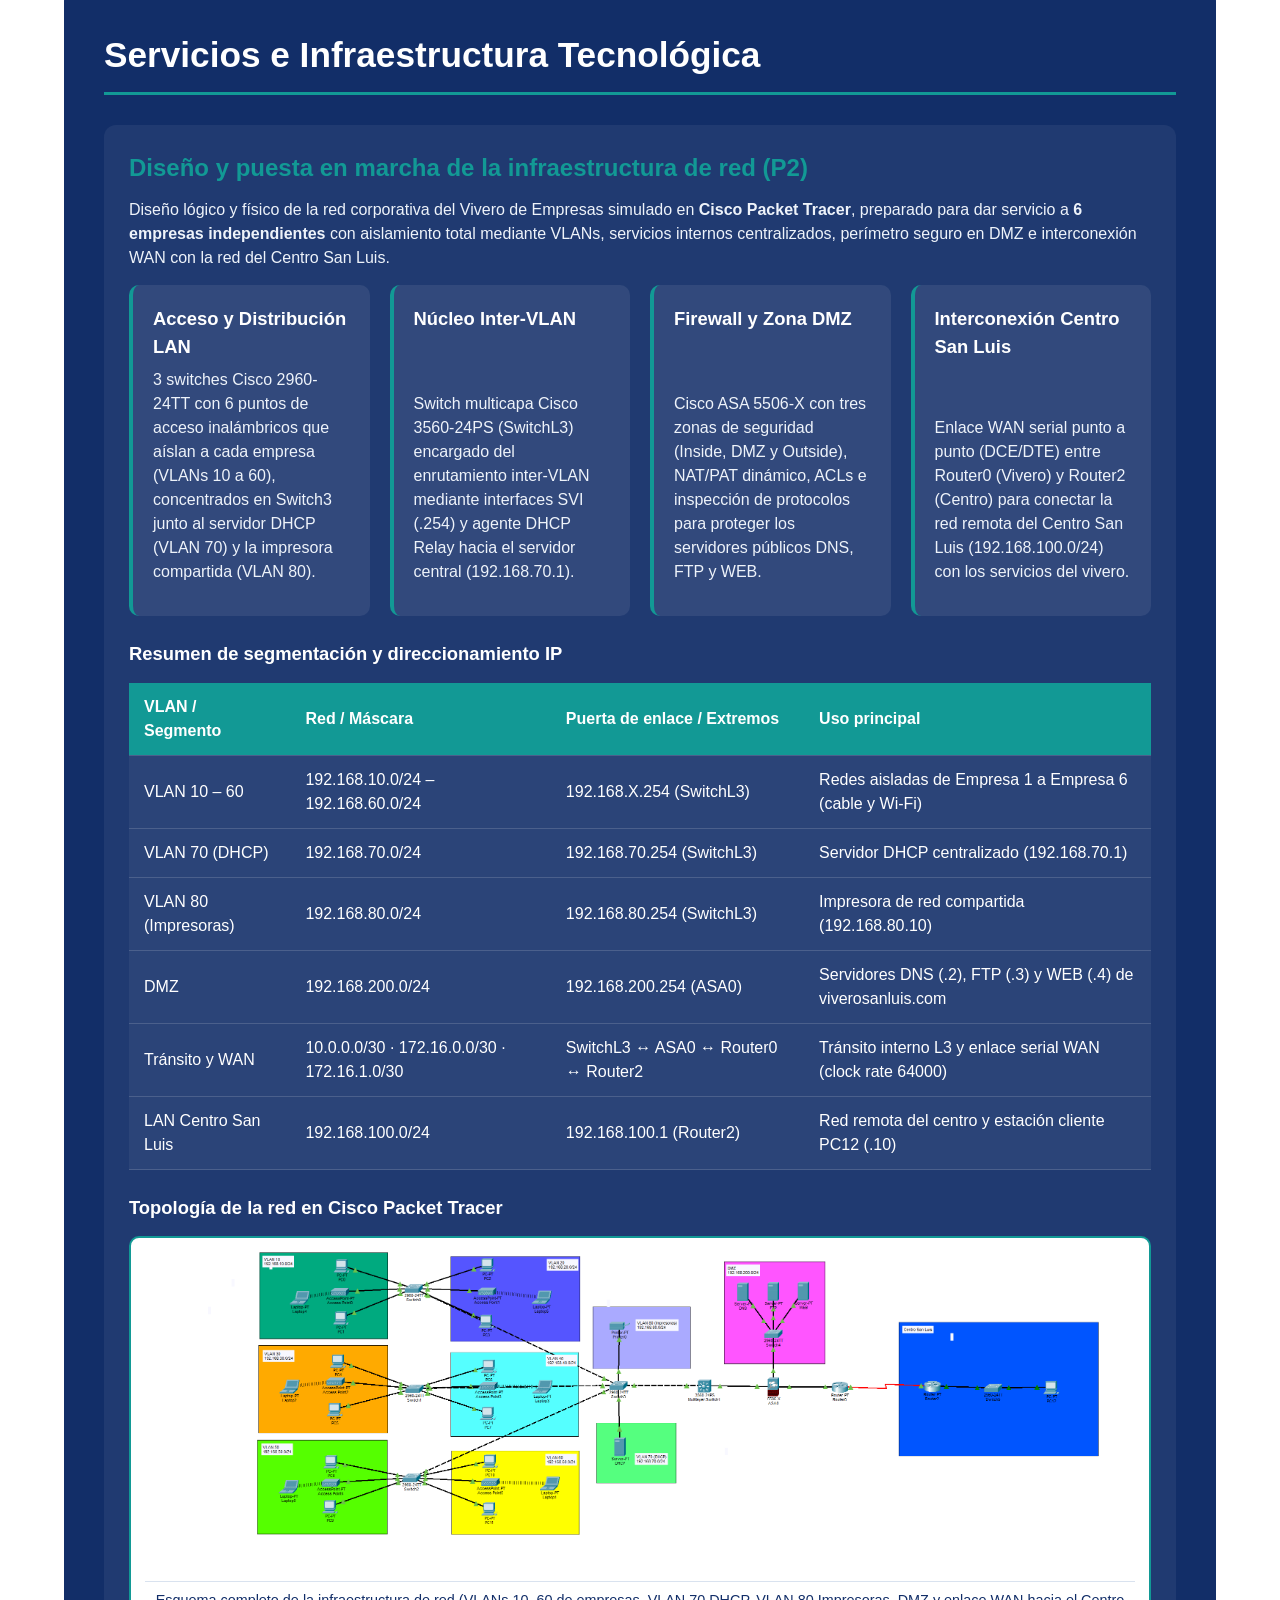
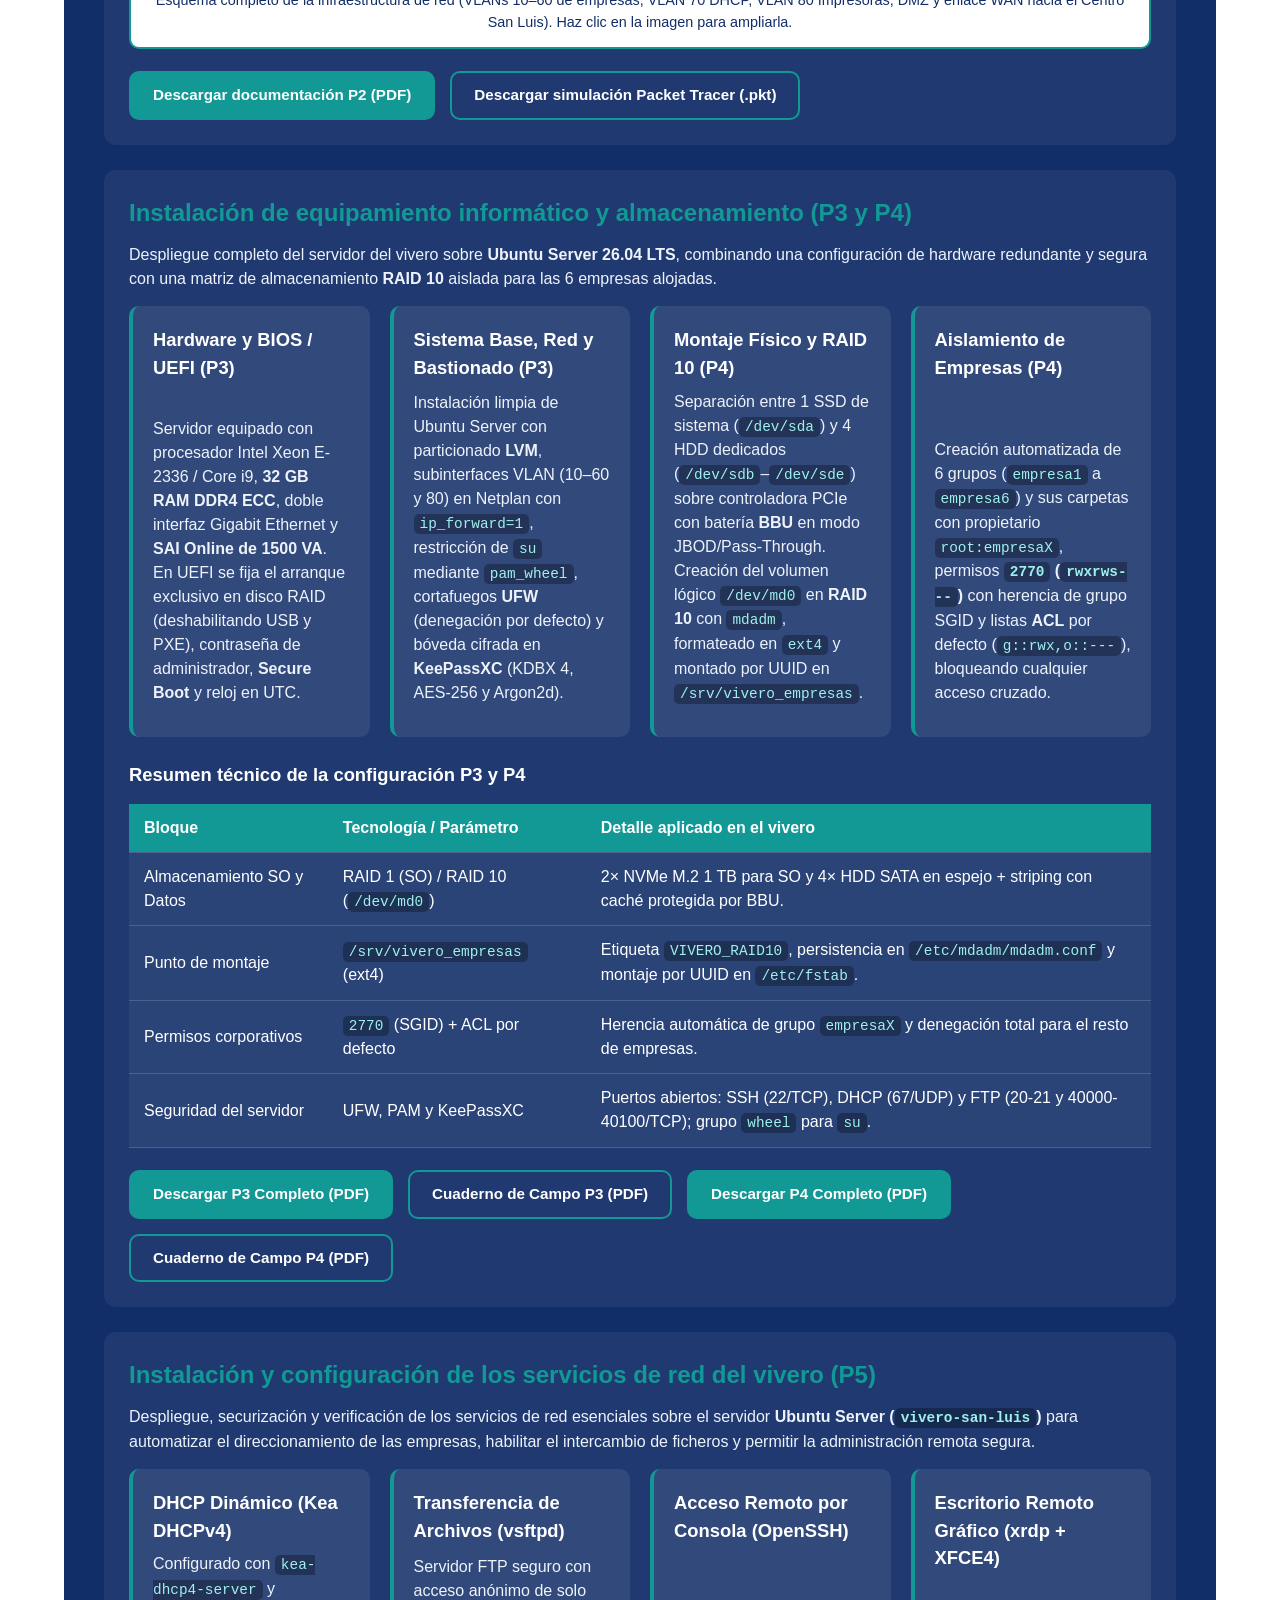
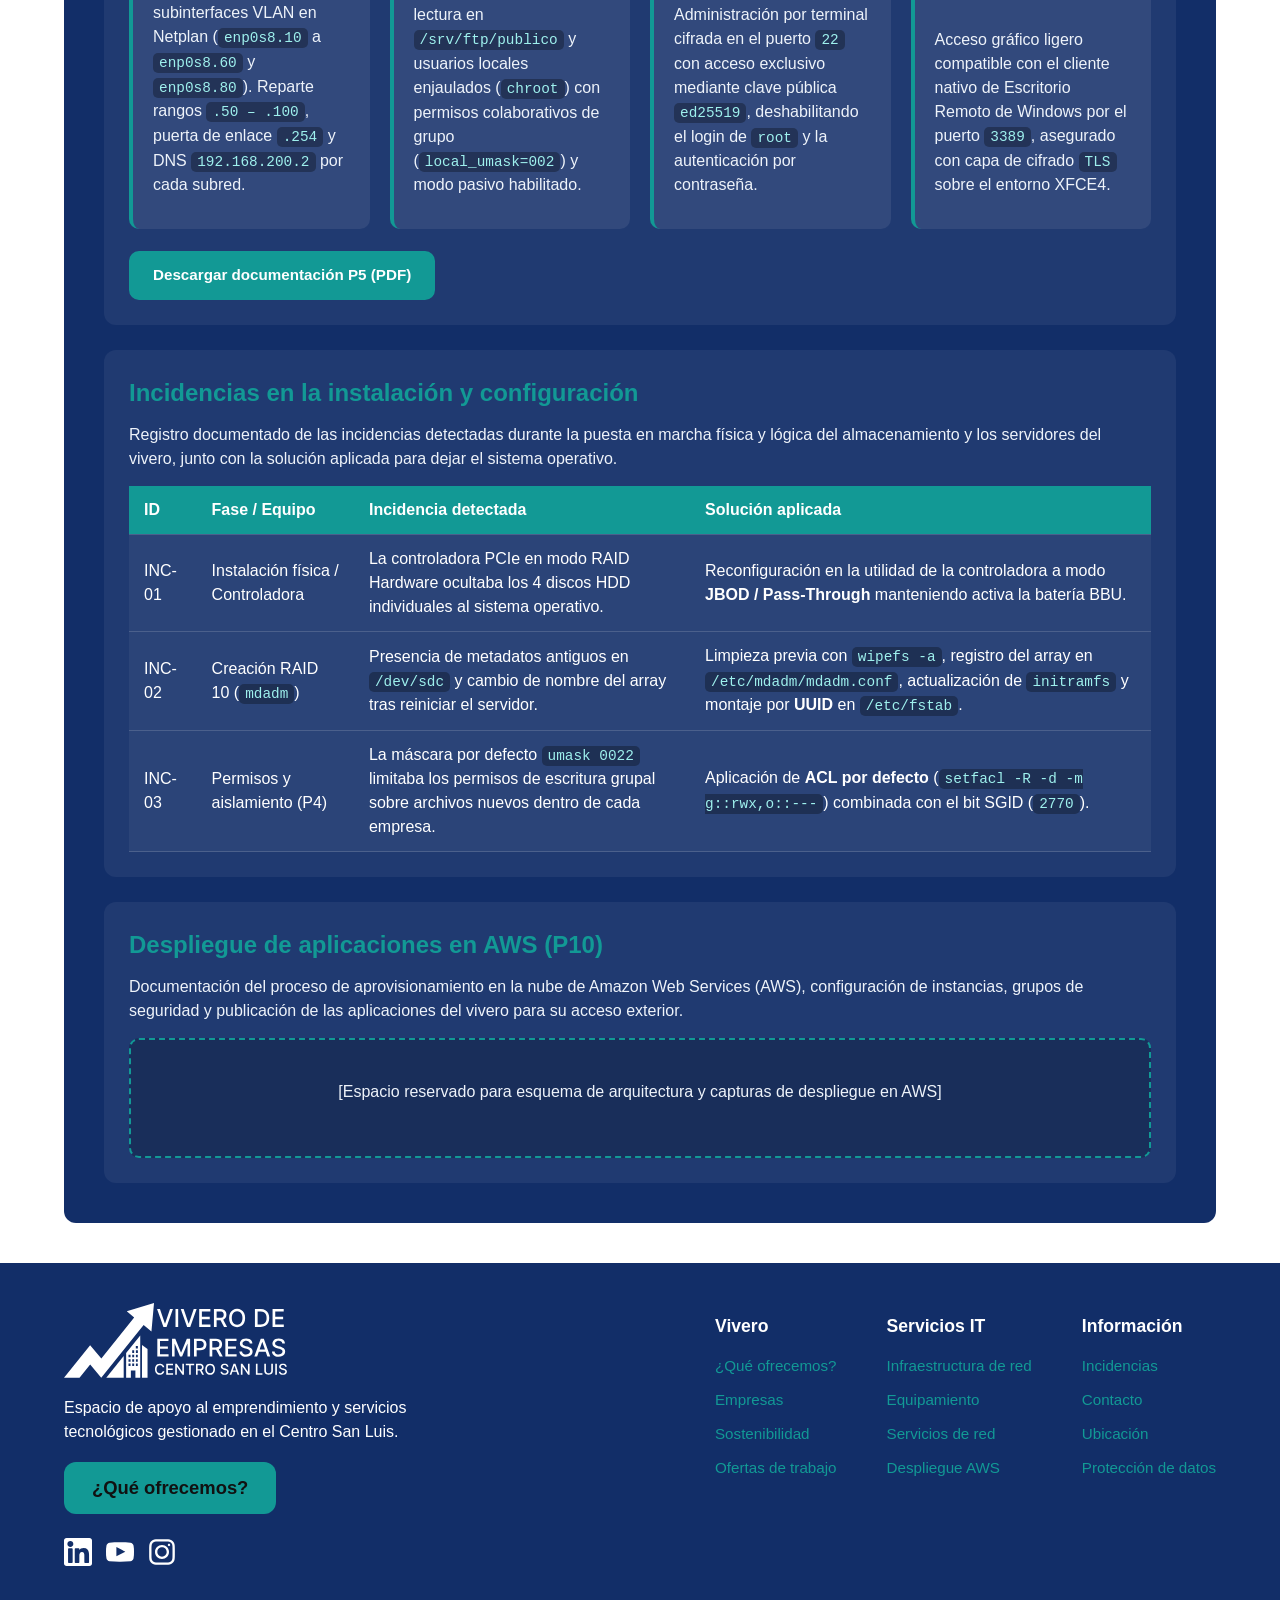
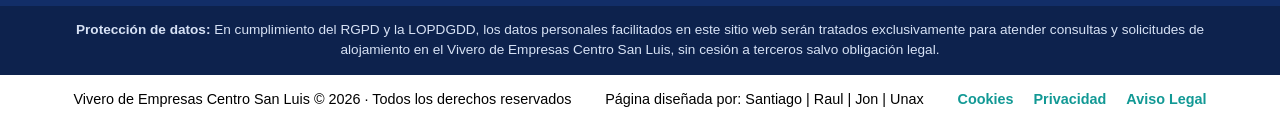
==== commit b7344234: "Añadir documentos P3, P4, P7, P8 y P9 e integrar su información - Añadidos los documentos correspond" ====
--- a/index.html
+++ b/index.html
@@ -187,13 +187,16 @@
                     </table>
                 </div>
 
-               <h4>Topología de la red en Cisco Packet Tracer</h4>
+                <h4>Topología de la red en Cisco Packet Tracer</h4>
                 <figure class="figura-topologia">
-                    <a href="images/P2.png" target="_blank" rel="noopener noreferrer" title="Abrir topología a tamaño completo">
-                        <img src="images/P2.png" alt="Topología de red del Vivero de Empresas en Cisco Packet Tracer con VLANs 10 a 80, DMZ y conexión WAN con Centro San Luis">
+                    <a href="images/P2.png" target="_blank" rel="noopener noreferrer"
+                        title="Abrir topología a tamaño completo">
+                        <img src="images/P2.png"
+                            alt="Topología de red del Vivero de Empresas en Cisco Packet Tracer con VLANs 10 a 80, DMZ y conexión WAN con Centro San Luis">
                     </a>
                     <figcaption>
-                        Esquema completo de la infraestructura de red (VLANs 10–60 de empresas, VLAN 70 DHCP, VLAN 80 Impresoras, DMZ y enlace WAN hacia el Centro San Luis). Haz clic en la imagen para ampliarla.
+                        Esquema completo de la infraestructura de red (VLANs 10–60 de empresas, VLAN 70 DHCP, VLAN 80
+                        Impresoras, DMZ y enlace WAN hacia el Centro San Luis). Haz clic en la imagen para ampliarla.
                     </figcaption>
                 </figure>
 
@@ -208,15 +211,105 @@
             <article class="subseccion" id="equipamiento">
                 <h3>Instalación de equipamiento informático y almacenamiento (P3 y P4)</h3>
                 <p>
-                    Resumen del montaje, verificación y puesta en marcha de los puestos informáticos y servidores del
-                    vivero, incluyendo el esquema de particionado, gestión de volúmenes lógicos (LVM) y organización del
-                    almacenamiento compartido para cada empresa alojada.
+                    Despliegue completo del servidor del vivero sobre <strong>Ubuntu Server 26.04 LTS</strong>,
+                    combinando una configuración de hardware redundante y segura con una matriz de almacenamiento
+                    <strong>RAID 10</strong> aislada para las 6 empresas alojadas.
                 </p>
-                <ul class="lista-detalle">
-                    <li>Montaje y configuración de equipos cliente y puestos de trabajo.</li>
-                    <li>Instalación del sistema operativo en el servidor del vivero.</li>
-                    <li>Distribución del almacenamiento, particiones y cuotas para empresas.</li>
-                </ul>
+
+                <div class="grid-tarjetas-info">
+                    <div class="card-info">
+                        <h4>Hardware y BIOS / UEFI (P3)</h4>
+                        <p>
+                            Servidor equipado con procesador Intel Xeon E-2336 / Core i9, <strong>32 GB RAM DDR4
+                                ECC</strong>, doble interfaz Gigabit Ethernet y <strong>SAI Online de 1500 VA</strong>.
+                            En UEFI se fija el arranque exclusivo en disco RAID (deshabilitando USB y PXE), contraseña
+                            de administrador, <strong>Secure Boot</strong> y reloj en UTC.
+                        </p>
+                    </div>
+
+                    <div class="card-info">
+                        <h4>Sistema Base, Red y Bastionado (P3)</h4>
+                        <p>
+                            Instalación limpia de Ubuntu Server con particionado <strong>LVM</strong>, subinterfaces
+                            VLAN (10–60 y 80) en Netplan con <code>ip_forward=1</code>, restricción de <code>su</code>
+                            mediante <code>pam_wheel</code>, cortafuegos <strong>UFW</strong> (denegación por defecto) y
+                            bóveda cifrada en <strong>KeePassXC</strong> (KDBX 4, AES-256 y Argon2d).
+                        </p>
+                    </div>
+
+                    <div class="card-info">
+                        <h4>Montaje Físico y RAID 10 (P4)</h4>
+                        <p>
+                            Separación entre 1 SSD de sistema (<code>/dev/sda</code>) y 4 HDD dedicados
+                            (<code>/dev/sdb</code>–<code>/dev/sde</code>) sobre controladora PCIe con batería
+                            <strong>BBU</strong> en modo JBOD/Pass-Through. Creación del volumen lógico
+                            <code>/dev/md0</code> en <strong>RAID 10</strong> con <code>mdadm</code>, formateado en
+                            <code>ext4</code> y montado por UUID en <code>/srv/vivero_empresas</code>.
+                        </p>
+                    </div>
+
+                    <div class="card-info">
+                        <h4>Aislamiento de Empresas (P4)</h4>
+                        <p>
+                            Creación automatizada de 6 grupos (<code>empresa1</code> a <code>empresa6</code>) y sus
+                            carpetas con propietario <code>root:empresaX</code>, permisos <strong><code>2770</code>
+                                (<code>rwxrws---</code>)</strong> con herencia de grupo SGID y listas
+                            <strong>ACL</strong> por defecto (<code>g::rwx,o::---</code>), bloqueando cualquier acceso
+                            cruzado.
+                        </p>
+                    </div>
+                </div>
+
+                <h4>Resumen técnico de la configuración P3 y P4</h4>
+                <div class="tabla-contenedor">
+                    <table class="tabla-datos">
+                        <thead>
+                            <tr>
+                                <th>Bloque</th>
+                                <th>Tecnología / Parámetro</th>
+                                <th>Detalle aplicado en el vivero</th>
+                            </tr>
+                        </thead>
+                        <tbody>
+                            <tr>
+                                <td>Almacenamiento SO y Datos</td>
+                                <td>RAID 1 (SO) / RAID 10 (<code>/dev/md0</code>)</td>
+                                <td>2× NVMe M.2 1 TB para SO y 4× HDD SATA en espejo + striping con caché protegida por
+                                    BBU.</td>
+                            </tr>
+                            <tr>
+                                <td>Punto de montaje</td>
+                                <td><code>/srv/vivero_empresas</code> (ext4)</td>
+                                <td>Etiqueta <code>VIVERO_RAID10</code>, persistencia en
+                                    <code>/etc/mdadm/mdadm.conf</code> y montaje por UUID en <code>/etc/fstab</code>.
+                                </td>
+                            </tr>
+                            <tr>
+                                <td>Permisos corporativos</td>
+                                <td><code>2770</code> (SGID) + ACL por defecto</td>
+                                <td>Herencia automática de grupo <code>empresaX</code> y denegación total para el resto
+                                    de empresas.</td>
+                            </tr>
+                            <tr>
+                                <td>Seguridad del servidor</td>
+                                <td>UFW, PAM y KeePassXC</td>
+                                <td>Puertos abiertos: SSH (22/TCP), DHCP (67/UDP) y FTP (20-21 y 40000-40100/TCP); grupo
+                                    <code>wheel</code> para <code>su</code>.</td>
+                            </tr>
+                        </tbody>
+                    </table>
+                </div>
+
+                <div class="acciones-descarga">
+                    <a href="docs/P3-Equipamiento-Informatico.pdf" class="btn-descarga"
+                        download="P3-Equipamiento-Informatico.pdf">Descargar P3 Completo (PDF)</a>
+                    <a href="docs/P3-Cuaderno-Campo.pdf" class="btn-descarga btn-descarga-sec"
+                        download="P3-Cuaderno-Campo.pdf">Cuaderno de Campo P3 (PDF)</a>
+                    <a href="docs/P4-Almacenamiento-Vivero.pdf" class="btn-descarga"
+                        download="P4-Almacenamiento-Vivero.pdf">Descargar P4 Completo (PDF)</a>
+                    <a href="docs/P4-Cuaderno-Campo.pdf" class="btn-descarga btn-descarga-sec"
+                        download="P4-Cuaderno-Campo.pdf">Cuaderno de Campo P4 (PDF)</a>
+                </div>
             </article>
 
             <article class="subseccion" id="servicios-red">
@@ -275,41 +368,36 @@
             <article class="subseccion" id="incidencias">
                 <h3>Incidencias en la instalación y configuración</h3>
                 <p>
-                    Registro público de las incidencias detectadas durante la instalación y configuración de los
-                    servidores, junto con el diagnóstico realizado y la solución aplicada.
+                    Registro documentado de las incidencias detectadas durante la puesta en marcha física y lógica del almacenamiento y los servidores del vivero, junto con la solución aplicada para dejar el sistema operativo.
                 </p>
                 <div class="tabla-contenedor">
                     <table class="tabla-datos">
                         <thead>
                             <tr>
                                 <th>ID</th>
-                                <th>Fecha</th>
-                                <th>Servicio / Equipo</th>
-                                <th>Descripción de la incidencia</th>
+                                <th>Fase / Equipo</th>
+                                <th>Incidencia detectada</th>
                                 <th>Solución aplicada</th>
                             </tr>
                         </thead>
                         <tbody>
                             <tr>
                                 <td>INC-01</td>
-                                <td>--/--/2026</td>
-                                <td>Red / Interfaces</td>
-                                <td>[Describir incidencia detectada en la configuración de red]</td>
-                                <td>[Describir resolución aplicada]</td>
+                                <td>Instalación física / Controladora</td>
+                                <td>La controladora PCIe en modo RAID Hardware ocultaba los 4 discos HDD individuales al sistema operativo.</td>
+                                <td>Reconfiguración en la utilidad de la controladora a modo <strong>JBOD / Pass-Through</strong> manteniendo activa la batería BBU.</td>
                             </tr>
                             <tr>
                                 <td>INC-02</td>
-                                <td>--/--/2026</td>
-                                <td>Servidor DHCP / FTP</td>
-                                <td>[Describir incidencia en el arranque o permisos del servicio]</td>
-                                <td>[Describir resolución aplicada]</td>
+                                <td>Creación RAID 10 (<code>mdadm</code>)</td>
+                                <td>Presencia de metadatos antiguos en <code>/dev/sdc</code> y cambio de nombre del array tras reiniciar el servidor.</td>
+                                <td>Limpieza previa con <code>wipefs -a</code>, registro del array en <code>/etc/mdadm/mdadm.conf</code>, actualización de <code>initramfs</code> y montaje por <strong>UUID</strong> en <code>/etc/fstab</code>.</td>
                             </tr>
                             <tr>
                                 <td>INC-03</td>
-                                <td>--/--/2026</td>
-                                <td>Almacenamiento</td>
-                                <td>[Describir incidencia de montaje o particionado]</td>
-                                <td>[Describir resolución aplicada]</td>
+                                <td>Permisos y aislamiento (P4)</td>
+                                <td>La máscara por defecto <code>umask 0022</code> limitaba los permisos de escritura grupal sobre archivos nuevos dentro de cada empresa.</td>
+                                <td>Aplicación de <strong>ACL por defecto</strong> (<code>setfacl -R -d -m g::rwx,o::---</code>) combinada con el bit SGID (<code>2770</code>).</td>
                             </tr>
                         </tbody>
                     </table>
--- a/styles/style.css
+++ b/styles/style.css
@@ -205,7 +205,7 @@
     display: flex;
     align-items: center;
     justify-content: center;
-    width: 300px;
+    width: 445px;
     cursor: pointer;
     transition: transform 0.2s ease;
 }
@@ -223,7 +223,7 @@
 .flecha1 span {
     position: absolute;
     color: #000000;
-    font-size: 2rem;
+    font-size: 3rem;
     font-weight: 600;
     padding-right: 35px;
 }
@@ -516,6 +516,19 @@
     justify-content: space-between;
 }
 
+/* Cuadrícula DAFO 2x2 (Empresas) */
+.grid-dafo {
+    display: grid;
+    grid-template-columns: repeat(auto-fit, minmax(320px, 1fr));
+    gap: 20px;
+    margin-top: 15px;
+}
+
+.dafo-f { border-left-color: #2ecc71; }
+.dafo-d { border-left-color: #f39c12; }
+.dafo-o { border-left-color: var(--main-color); }
+.dafo-a { border-left-color: #e74c3c; }
+
 .meta-oferta {
     font-size: 0.9rem;
     color: #b8d8d7;
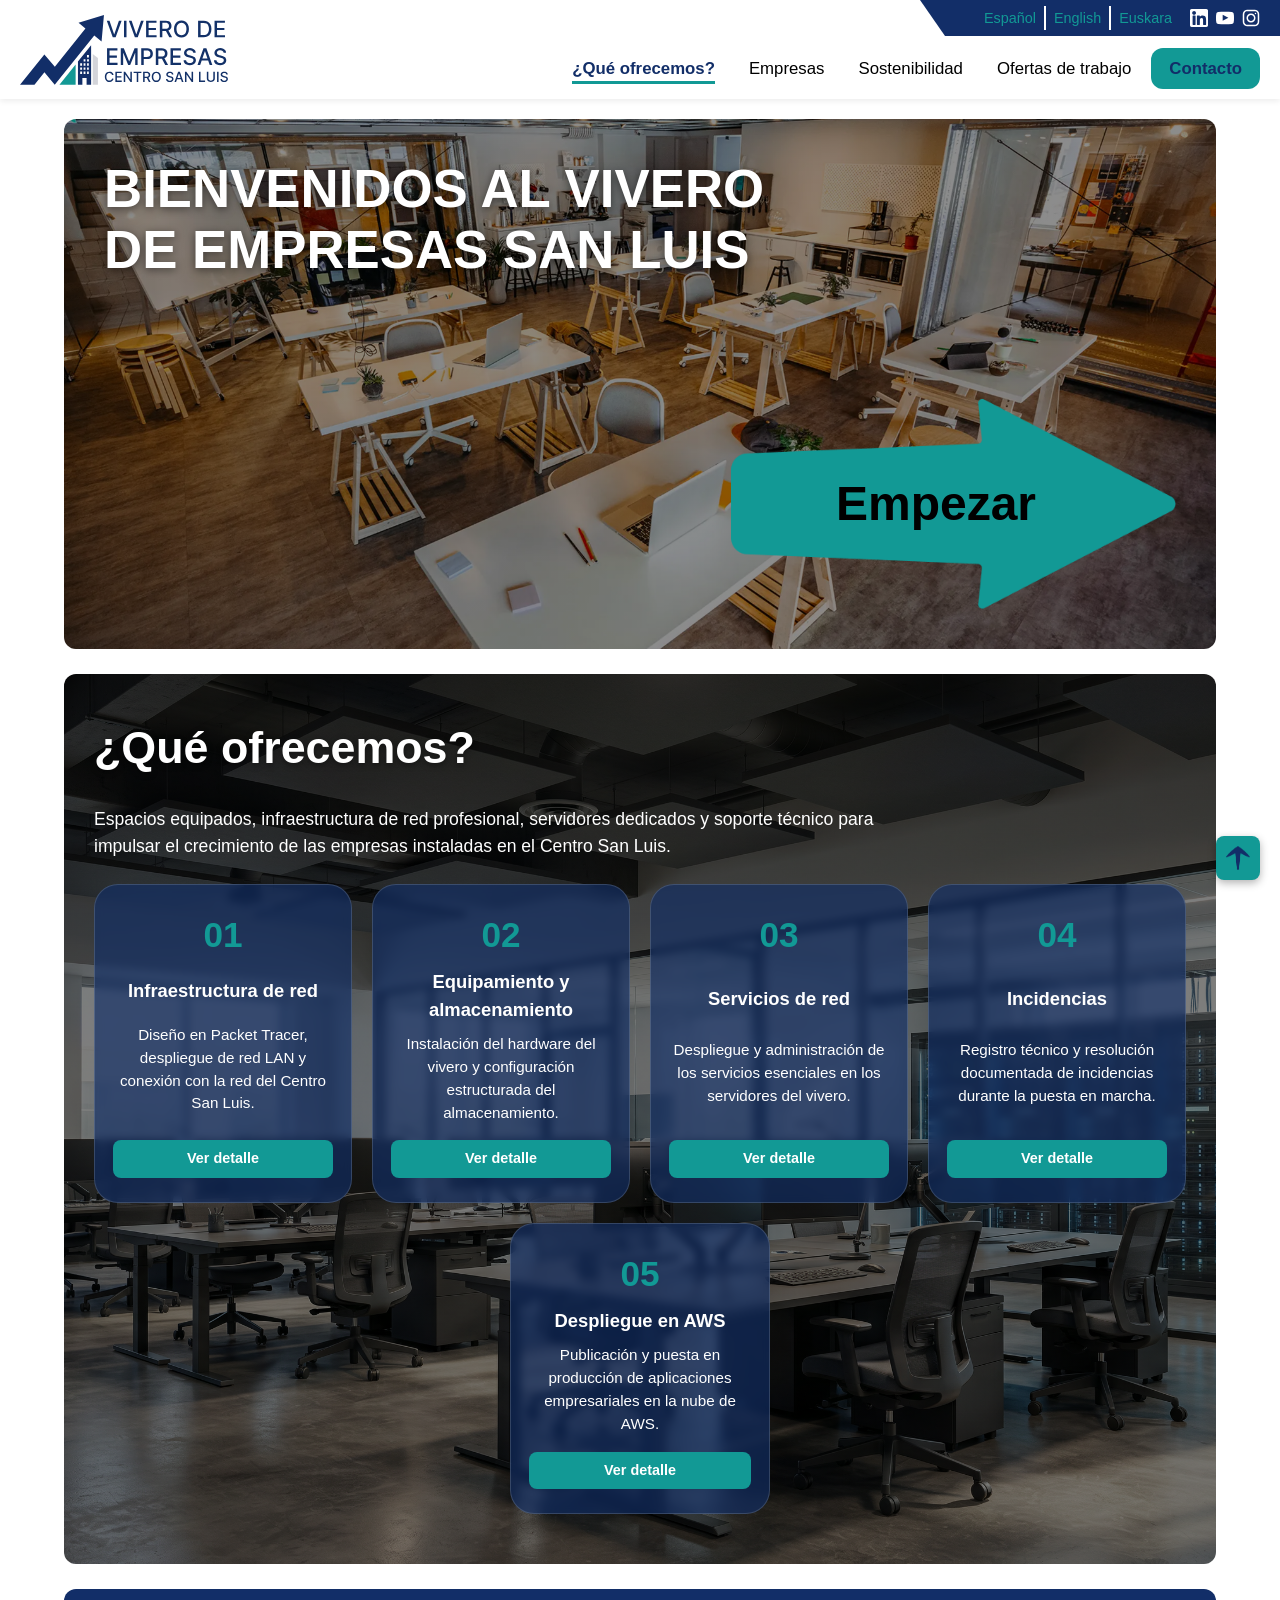
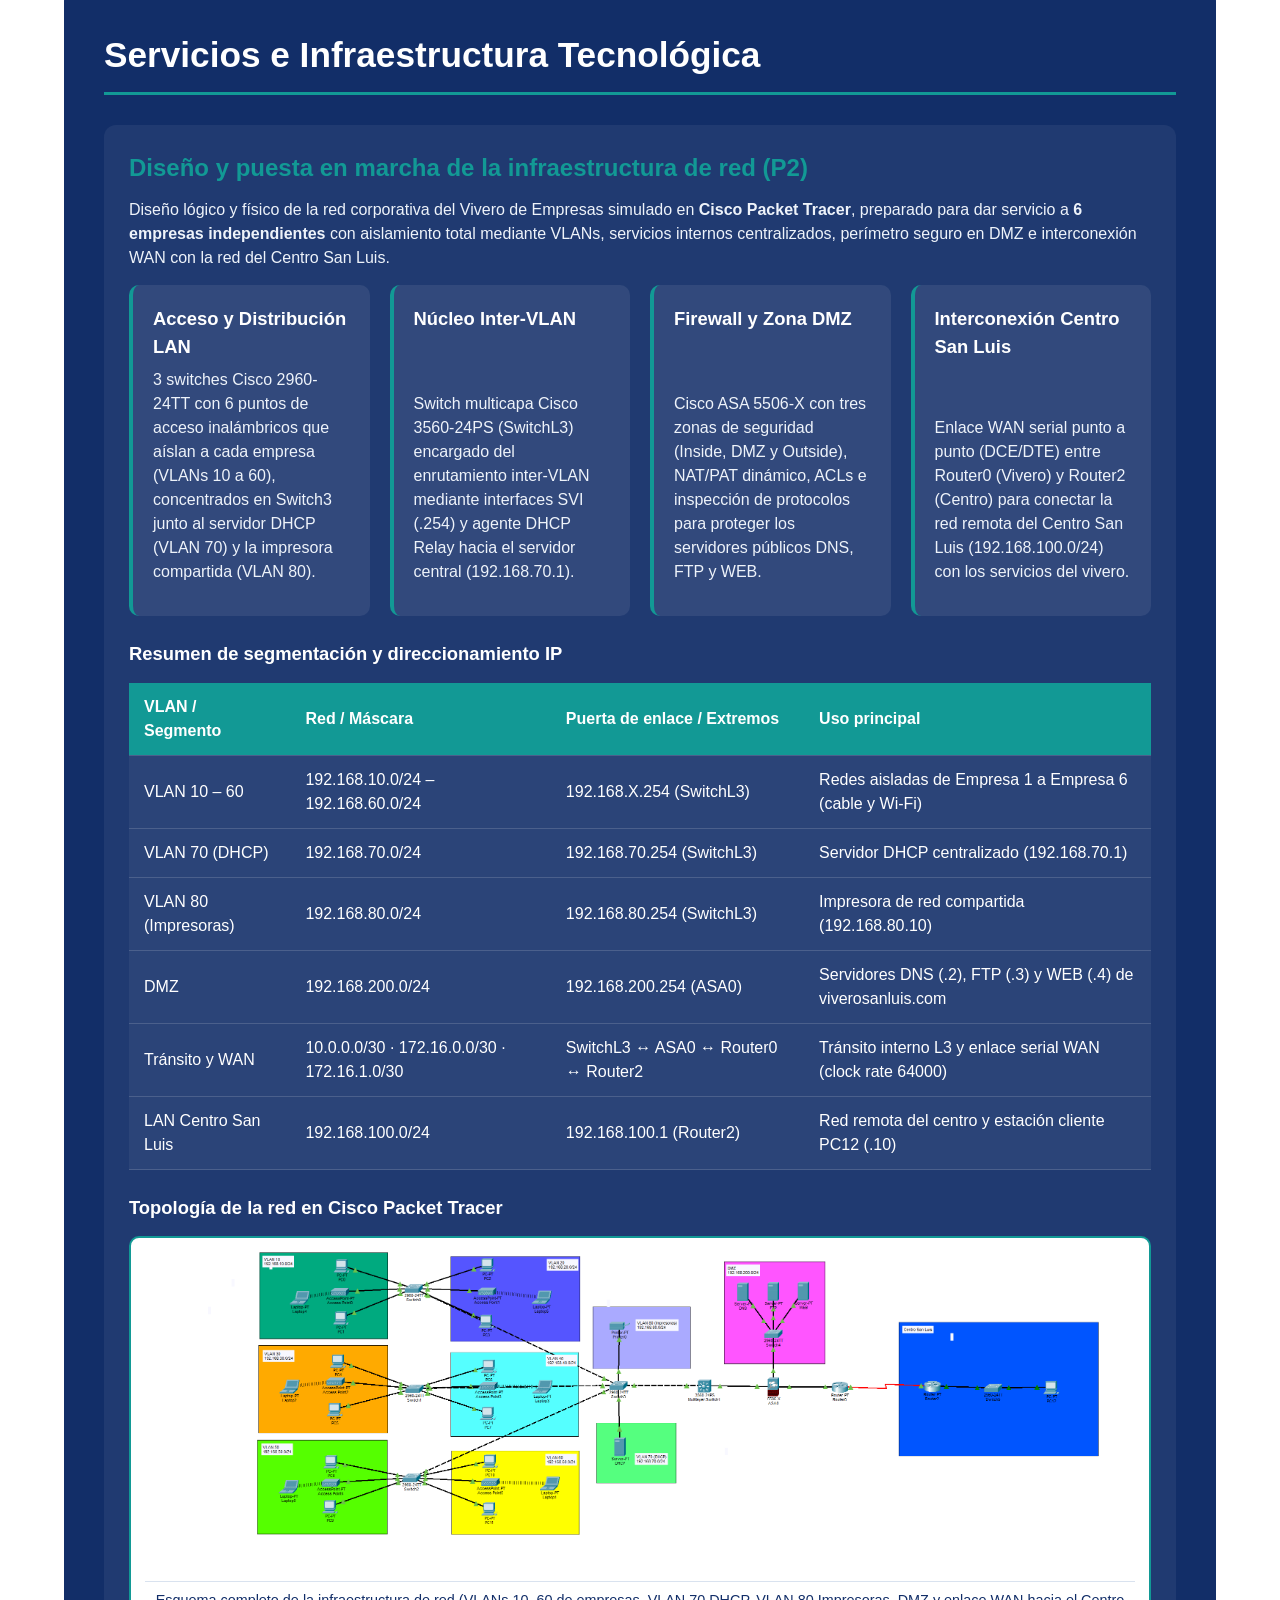
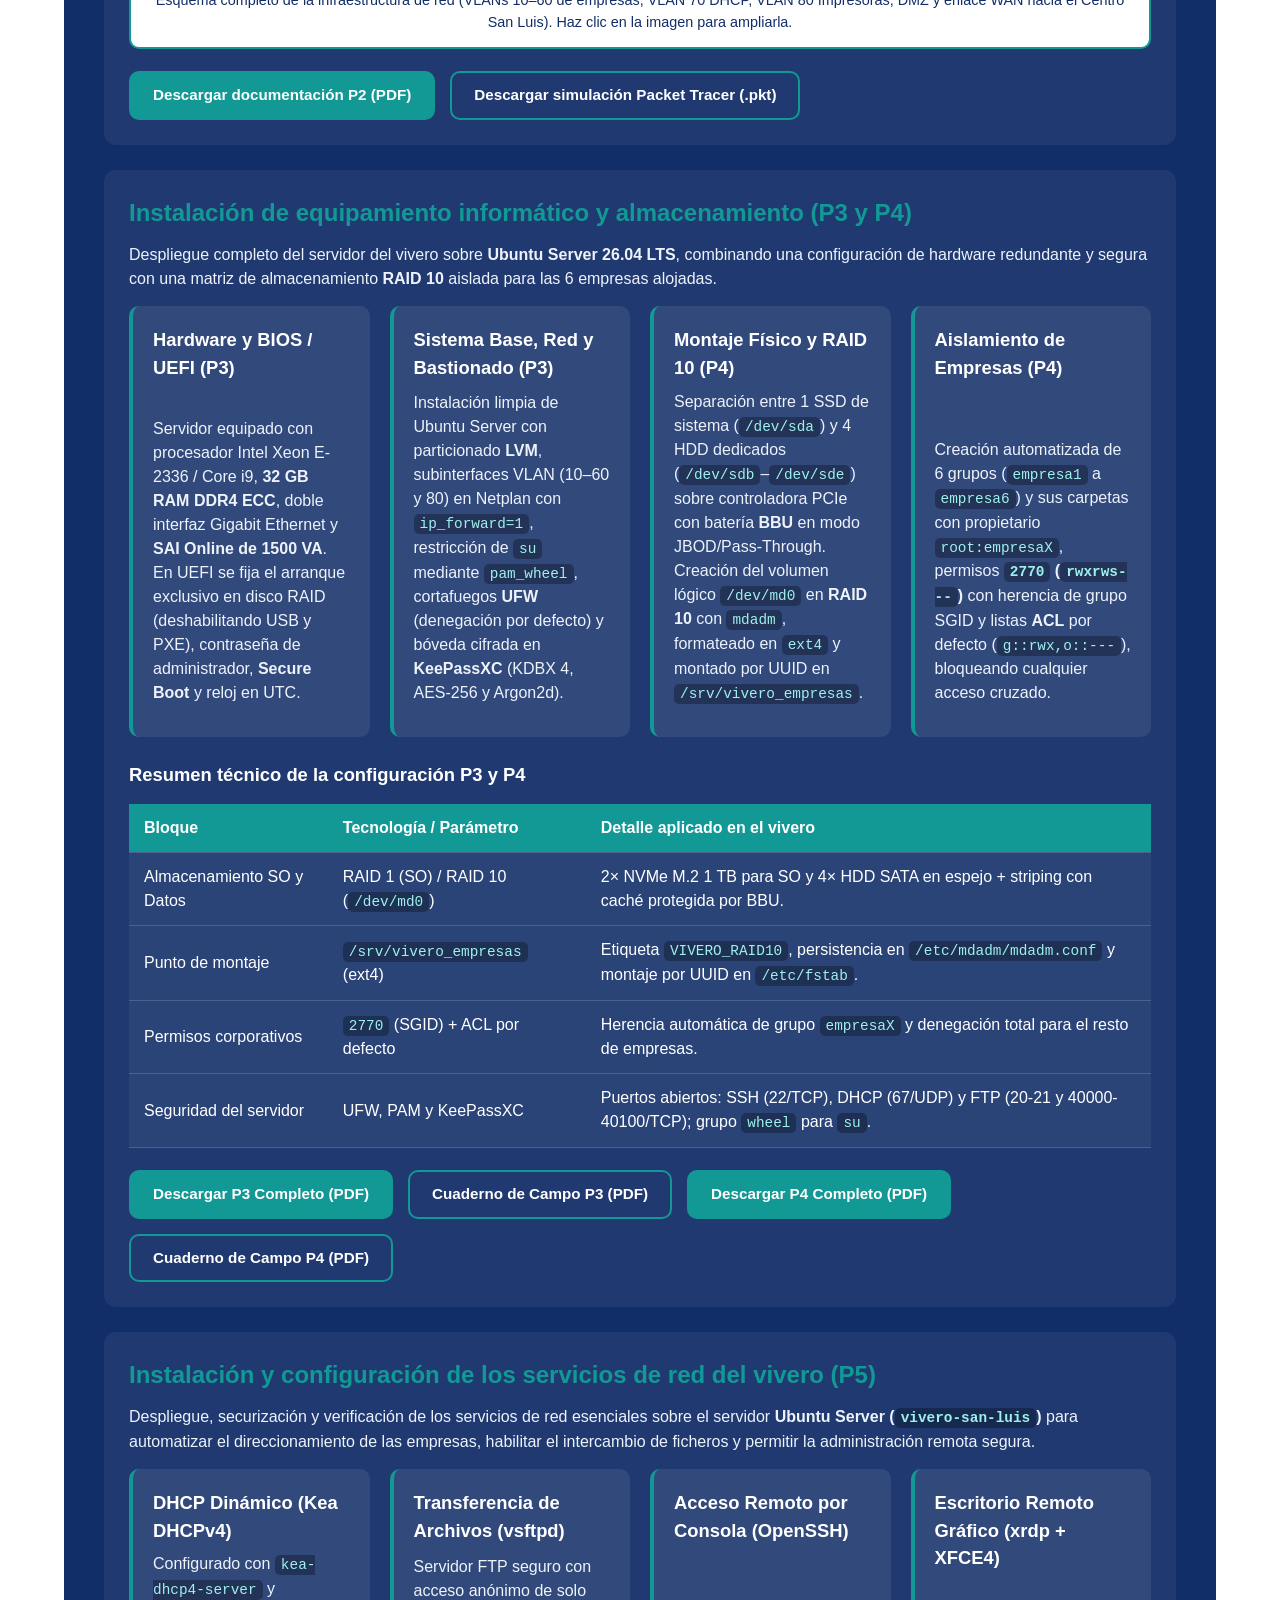
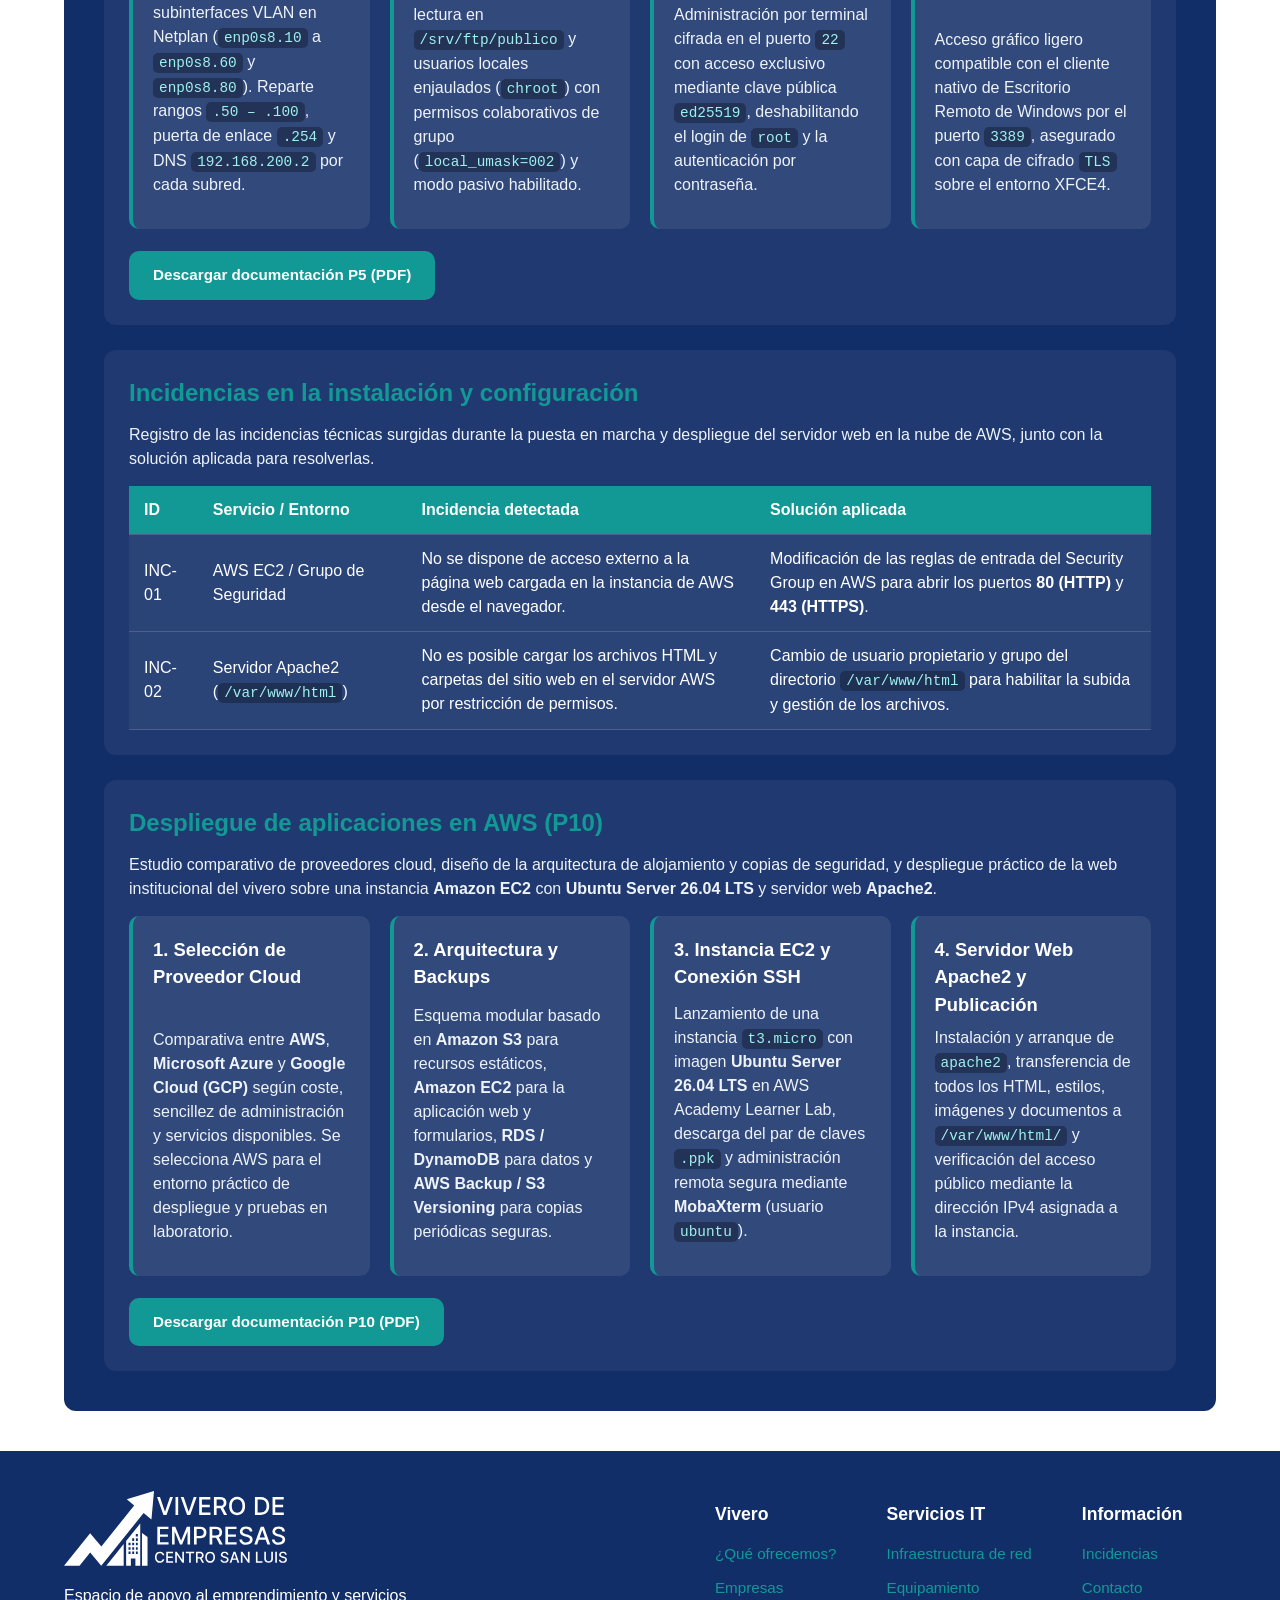
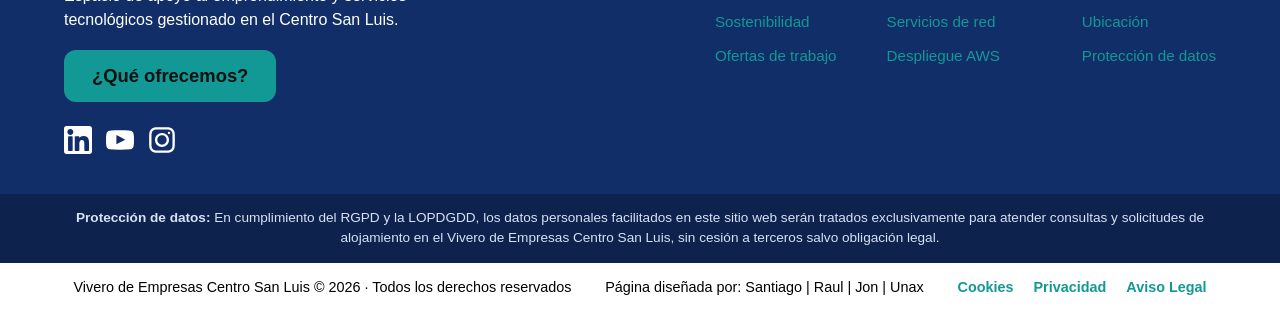
==== commit 908ee662: "Mejorar la estructura y el estilo del HTML y CSS, añadir imagen del vivero y documentación del despl" ====
--- a/index.html
+++ b/index.html
@@ -294,7 +294,8 @@
                                 <td>Seguridad del servidor</td>
                                 <td>UFW, PAM y KeePassXC</td>
                                 <td>Puertos abiertos: SSH (22/TCP), DHCP (67/UDP) y FTP (20-21 y 40000-40100/TCP); grupo
-                                    <code>wheel</code> para <code>su</code>.</td>
+                                    <code>wheel</code> para <code>su</code>.
+                                </td>
                             </tr>
                         </tbody>
                     </table>
@@ -368,14 +369,15 @@
             <article class="subseccion" id="incidencias">
                 <h3>Incidencias en la instalación y configuración</h3>
                 <p>
-                    Registro documentado de las incidencias detectadas durante la puesta en marcha física y lógica del almacenamiento y los servidores del vivero, junto con la solución aplicada para dejar el sistema operativo.
+                    Registro de las incidencias técnicas surgidas durante la puesta en marcha y despliegue del servidor
+                    web en la nube de AWS, junto con la solución aplicada para resolverlas.
                 </p>
                 <div class="tabla-contenedor">
                     <table class="tabla-datos">
                         <thead>
                             <tr>
                                 <th>ID</th>
-                                <th>Fase / Equipo</th>
+                                <th>Servicio / Entorno</th>
                                 <th>Incidencia detectada</th>
                                 <th>Solución aplicada</th>
                             </tr>
@@ -383,21 +385,19 @@
                         <tbody>
                             <tr>
                                 <td>INC-01</td>
-                                <td>Instalación física / Controladora</td>
-                                <td>La controladora PCIe en modo RAID Hardware ocultaba los 4 discos HDD individuales al sistema operativo.</td>
-                                <td>Reconfiguración en la utilidad de la controladora a modo <strong>JBOD / Pass-Through</strong> manteniendo activa la batería BBU.</td>
+                                <td>AWS EC2 / Grupo de Seguridad</td>
+                                <td>No se dispone de acceso externo a la página web cargada en la instancia de AWS desde
+                                    el navegador.</td>
+                                <td>Modificación de las reglas de entrada del Security Group en AWS para abrir los
+                                    puertos <strong>80 (HTTP)</strong> y <strong>443 (HTTPS)</strong>.</td>
                             </tr>
                             <tr>
                                 <td>INC-02</td>
-                                <td>Creación RAID 10 (<code>mdadm</code>)</td>
-                                <td>Presencia de metadatos antiguos en <code>/dev/sdc</code> y cambio de nombre del array tras reiniciar el servidor.</td>
-                                <td>Limpieza previa con <code>wipefs -a</code>, registro del array en <code>/etc/mdadm/mdadm.conf</code>, actualización de <code>initramfs</code> y montaje por <strong>UUID</strong> en <code>/etc/fstab</code>.</td>
-                            </tr>
-                            <tr>
-                                <td>INC-03</td>
-                                <td>Permisos y aislamiento (P4)</td>
-                                <td>La máscara por defecto <code>umask 0022</code> limitaba los permisos de escritura grupal sobre archivos nuevos dentro de cada empresa.</td>
-                                <td>Aplicación de <strong>ACL por defecto</strong> (<code>setfacl -R -d -m g::rwx,o::---</code>) combinada con el bit SGID (<code>2770</code>).</td>
+                                <td>Servidor Apache2 (<code>/var/www/html</code>)</td>
+                                <td>No es posible cargar los archivos HTML y carpetas del sitio web en el servidor AWS
+                                    por restricción de permisos.</td>
+                                <td>Cambio de usuario propietario y grupo del directorio <code>/var/www/html</code> para
+                                    habilitar la subida y gestión de los archivos.</td>
                             </tr>
                         </tbody>
                     </table>
@@ -407,12 +407,55 @@
             <article class="subseccion" id="despliegue-aws">
                 <h3>Despliegue de aplicaciones en AWS (P10)</h3>
                 <p>
-                    Documentación del proceso de aprovisionamiento en la nube de Amazon Web Services (AWS),
-                    configuración de instancias, grupos de seguridad y publicación de las aplicaciones del vivero para
-                    su acceso exterior.
+                    Estudio comparativo de proveedores cloud, diseño de la arquitectura de alojamiento y copias de
+                    seguridad, y despliegue práctico de la web institucional del vivero sobre una instancia
+                    <strong>Amazon EC2</strong> con <strong>Ubuntu Server 26.04 LTS</strong> y servidor web
+                    <strong>Apache2</strong>.
                 </p>
-                <div class="placeholder-media">
-                    <p>[Espacio reservado para esquema de arquitectura y capturas de despliegue en AWS]</p>
+
+                <div class="grid-tarjetas-info">
+                    <div class="card-info">
+                        <h4>1. Selección de Proveedor Cloud</h4>
+                        <p>
+                            Comparativa entre <strong>AWS</strong>, <strong>Microsoft Azure</strong> y <strong>Google
+                                Cloud (GCP)</strong> según coste, sencillez de administración y servicios disponibles.
+                            Se selecciona AWS para el entorno práctico de despliegue y pruebas en laboratorio.
+                        </p>
+                    </div>
+
+                    <div class="card-info">
+                        <h4>2. Arquitectura y Backups</h4>
+                        <p>
+                            Esquema modular basado en <strong>Amazon S3</strong> para recursos estáticos, <strong>Amazon
+                                EC2</strong> para la aplicación web y formularios, <strong>RDS / DynamoDB</strong> para
+                            datos y <strong>AWS Backup / S3 Versioning</strong> para copias periódicas seguras.
+                        </p>
+                    </div>
+
+                    <div class="card-info">
+                        <h4>3. Instancia EC2 y Conexión SSH</h4>
+                        <p>
+                            Lanzamiento de una instancia <code>t3.micro</code> con imagen <strong>Ubuntu Server 26.04
+                                LTS</strong> en AWS Academy Learner Lab, descarga del par de claves <code>.ppk</code> y
+                            administración remota segura mediante <strong>MobaXterm</strong> (usuario
+                            <code>ubuntu</code>).
+                        </p>
+                    </div>
+
+                    <div class="card-info">
+                        <h4>4. Servidor Web Apache2 y Publicación</h4>
+                        <p>
+                            Instalación y arranque de <code>apache2</code>, transferencia de todos los HTML, estilos,
+                            imágenes y documentos a <code>/var/www/html/</code> y verificación del acceso público
+                            mediante la dirección IPv4 asignada a la instancia.
+                        </p>
+                    </div>
+                </div>
+
+                <div class="acciones-descarga">
+                    <a href="docs/P10-Despliegue-AWS.pdf" class="btn-descarga" download="P10-Despliegue-AWS.pdf">
+                        Descargar documentación P10 (PDF)
+                    </a>
                 </div>
             </article>
         </section>
--- a/styles/style.css
+++ b/styles/style.css
@@ -71,6 +71,7 @@
 }
 
 /* Barra superior (idiomas + redes) */
+
 .superior {
     display: flex;
     background-color: var(--dark-color);
@@ -118,6 +119,7 @@
 }
 
 /* Barra inferior (menú principal) */
+
 .inferior {
     margin-right: 20px;
     padding-bottom: 10px;
@@ -153,6 +155,7 @@
 }
 
 /* Botón Contacto */
+
 .inferior .button {
     padding: 0;
 }
@@ -354,7 +357,7 @@
     border-radius: 12px;
 }
 
-.bloque-contenido > h2 {
+.bloque-contenido>h2 {
     font-size: 2.2rem;
     margin-bottom: 30px;
     padding-bottom: 10px;
@@ -399,7 +402,7 @@
     color: #eef3fa;
 }
 
-.subseccion > h4 {
+.subseccion>h4 {
     margin-top: 24px;
     margin-bottom: 10px;
     color: var(--light-color);
@@ -415,7 +418,47 @@
     color: #9ef0ed;
 }
 
+/* Logotipo y vídeo de la Ikasempresa (Empresas) */
+
+.logo-ikasempresa {
+    display: flex;
+    align-items: center;
+    justify-content: center;
+    background-color: var(--light-color);
+    border: 2px solid var(--main-color);
+    border-radius: 12px;
+    padding: 25px;
+    min-height: 200px;
+}
+
+.logo-ikasempresa img {
+    max-width: 100%;
+    max-height: 220px;
+    width: auto;
+    height: auto;
+    display: block;
+}
+
+.contenedor-video {
+    margin-top: 15px;
+    display: flex;
+    justify-content: center;
+}
+
+.contenedor-video iframe {
+    width: 100%;
+    max-width: 820px;
+    aspect-ratio: 16 / 9;
+    border-radius: 12px;
+    border: 2px solid var(--main-color);
+    background-color: #000000;
+    box-shadow: 0 6px 18px rgba(0, 0, 0, 0.35);
+    display: block;
+}
+
+
 /* Barra de botones de descarga */
+
 .acciones-descarga {
     display: flex;
     flex-wrap: wrap;
@@ -455,6 +498,7 @@
 }
 
 /* Imagen de topología (P2) */
+
 .figura-topologia {
     margin-top: 15px;
     background-color: var(--light-color);
@@ -492,6 +536,7 @@
 }
 
 /* Grids y tarjetas internas */
+
 .grid-dos-columnas {
     display: grid;
     grid-template-columns: repeat(auto-fit, minmax(300px, 1fr));
@@ -517,6 +562,7 @@
 }
 
 /* Cuadrícula DAFO 2x2 (Empresas) */
+
 .grid-dafo {
     display: grid;
     grid-template-columns: repeat(auto-fit, minmax(320px, 1fr));
@@ -524,10 +570,43 @@
     margin-top: 15px;
 }
 
-.dafo-f { border-left-color: #2ecc71; }
-.dafo-d { border-left-color: #f39c12; }
-.dafo-o { border-left-color: var(--main-color); }
-.dafo-a { border-left-color: #e74c3c; }
+.dafo-f {
+    border-left-color: #2ecc71;
+}
+
+.dafo-d {
+    border-left-color: #f39c12;
+}
+
+.dafo-o {
+    border-left-color: var(--main-color);
+}
+
+.dafo-a {
+    border-left-color: #e74c3c;
+}
+
+/* Ofertas de trabajo y desplegables de entrevista (P6) */
+
+.grid-ofertas {
+    display: grid;
+    grid-template-columns: repeat(auto-fit, minmax(320px, 1fr));
+    gap: 20px;
+    margin-top: 15px;
+}
+
+.etiqueta-portal {
+    display: inline-block;
+    background-color: var(--main-color);
+    color: var(--light-color);
+    font-size: 0.78rem;
+    font-weight: 700;
+    text-transform: uppercase;
+    letter-spacing: 0.5px;
+    padding: 3px 10px;
+    border-radius: 20px;
+    margin-bottom: 10px;
+}
 
 .meta-oferta {
     font-size: 0.9rem;
@@ -552,6 +631,7 @@
 }
 
 /* Espacios para imágenes / vídeos */
+
 .placeholder-media {
     margin-top: 15px;
     padding: 40px 20px;
@@ -569,6 +649,7 @@
 }
 
 /* Tablas (Incidencias e IoT) */
+
 .tabla-contenedor {
     overflow-x: auto;
     margin-top: 15px;
@@ -650,6 +731,30 @@
     background-color: var(--light-color);
     color: var(--dark-color);
 }
+
+/* Imagen exterior del vivero (Contacto) */
+
+.figura-vivero {
+    margin-top: 18px;
+    border-radius: 12px;
+    overflow: hidden;
+    border: 2px solid var(--main-color);
+    background-color: rgba(0, 0, 0, 0.25);
+}
+
+.figura-vivero img {
+    width: 100%;
+    height: auto;
+    display: block;
+}
+
+.figura-vivero figcaption {
+    padding: 10px 14px;
+    font-size: 0.9rem;
+    color: #eef3fa;
+    text-align: center;
+}
+
 
 /* BOTÓN FLOTANTE SUBIR */
 
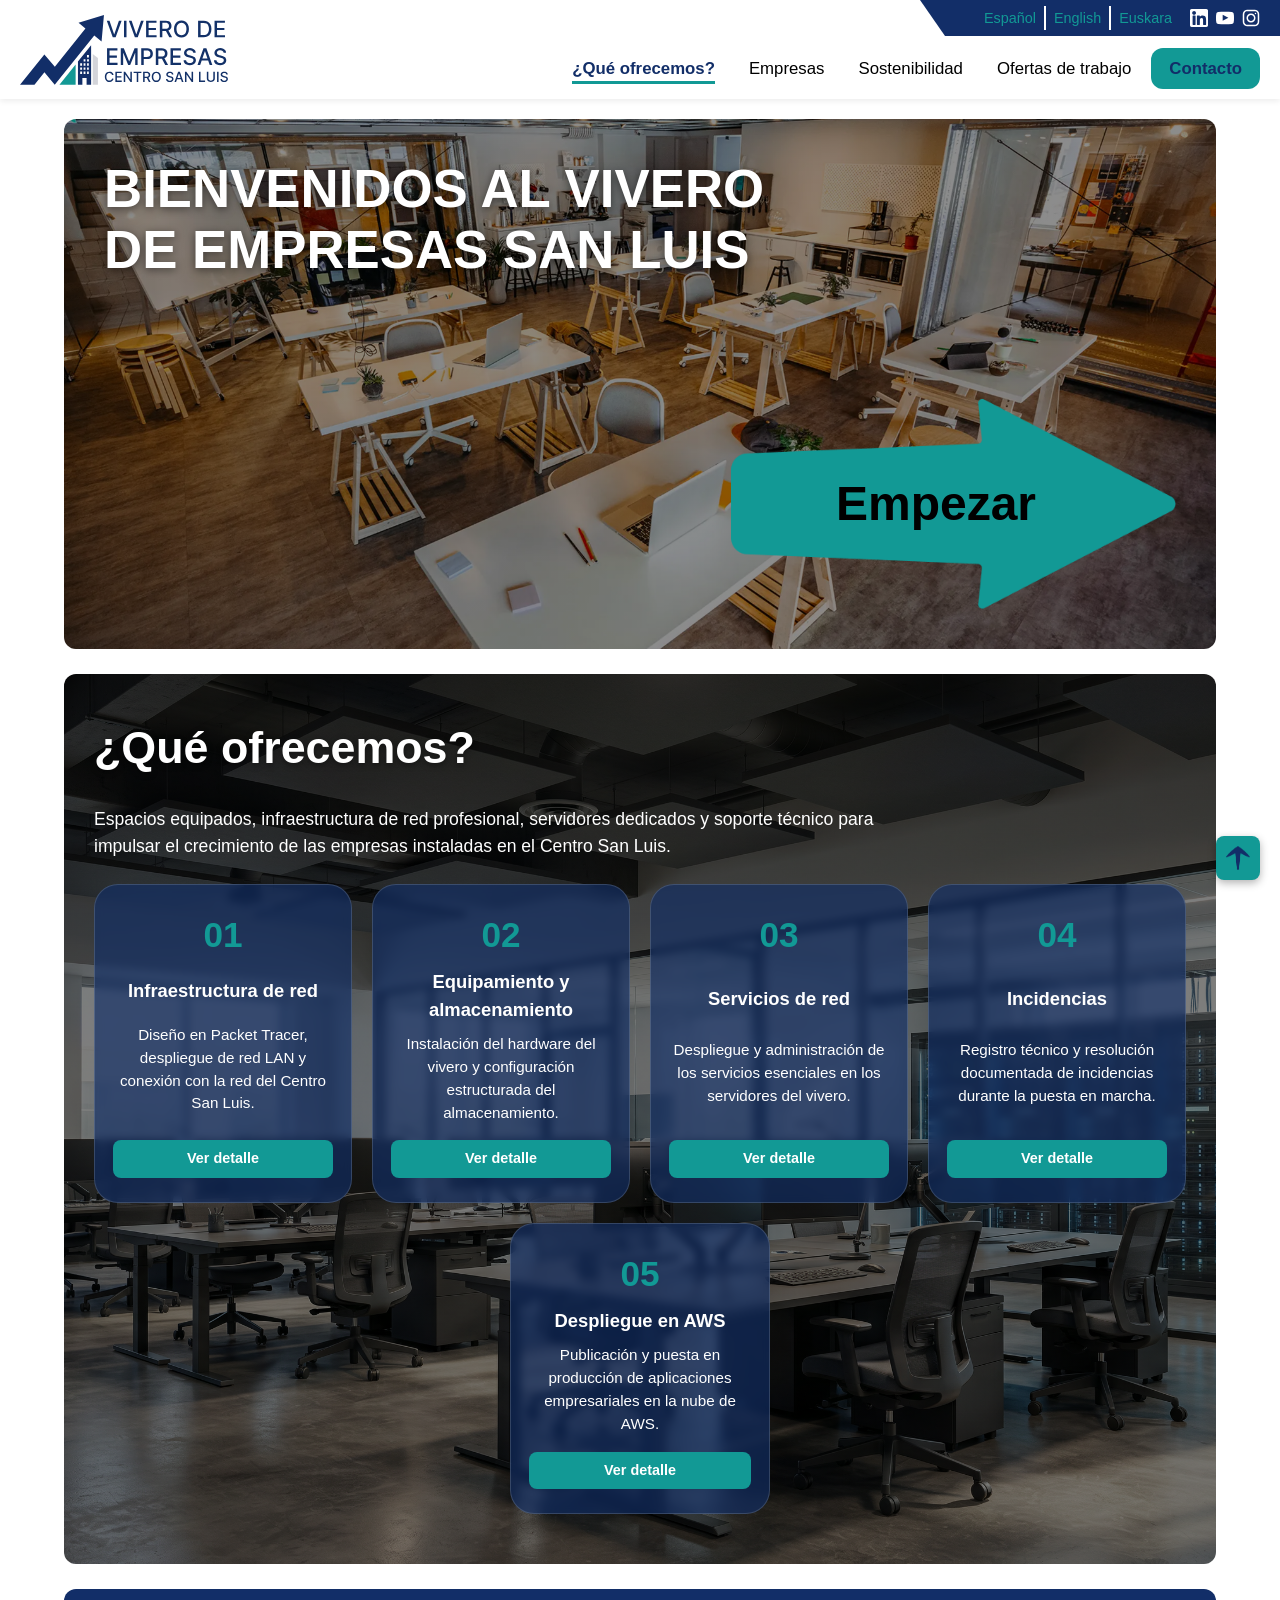
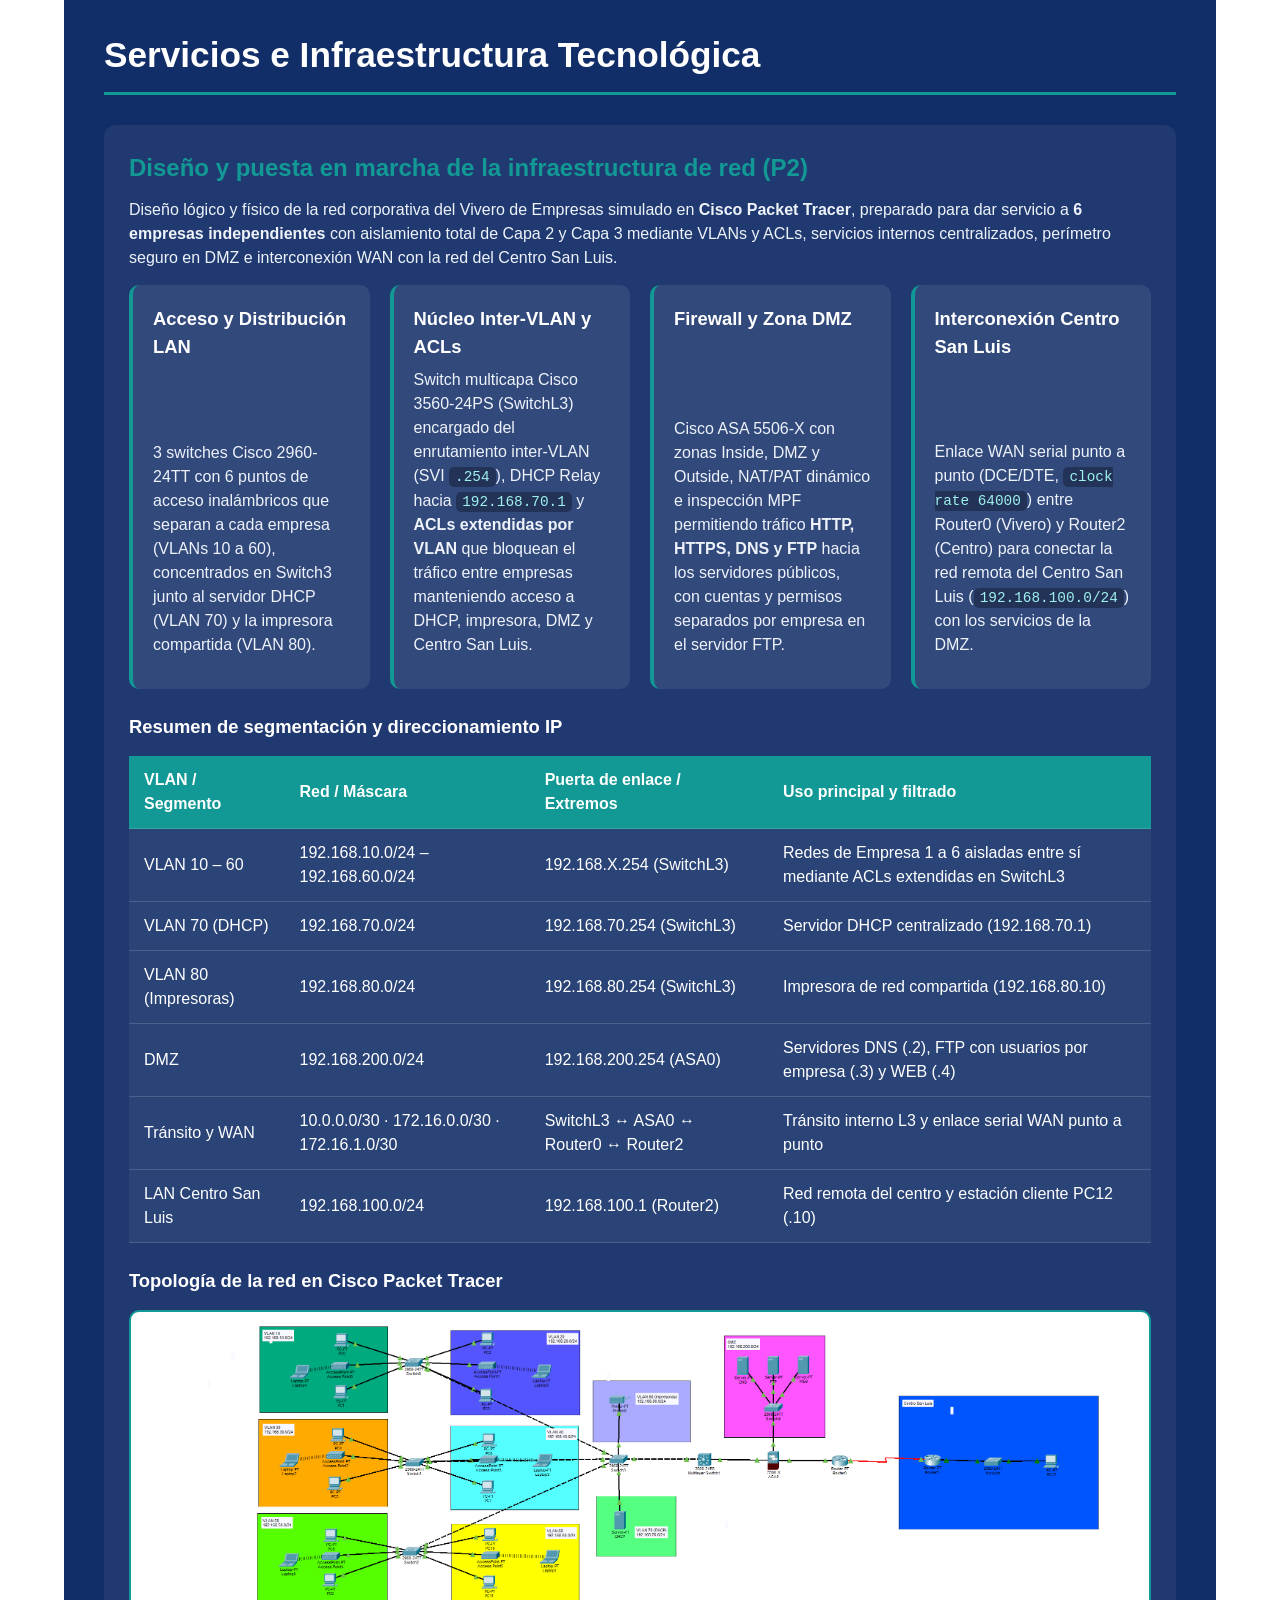
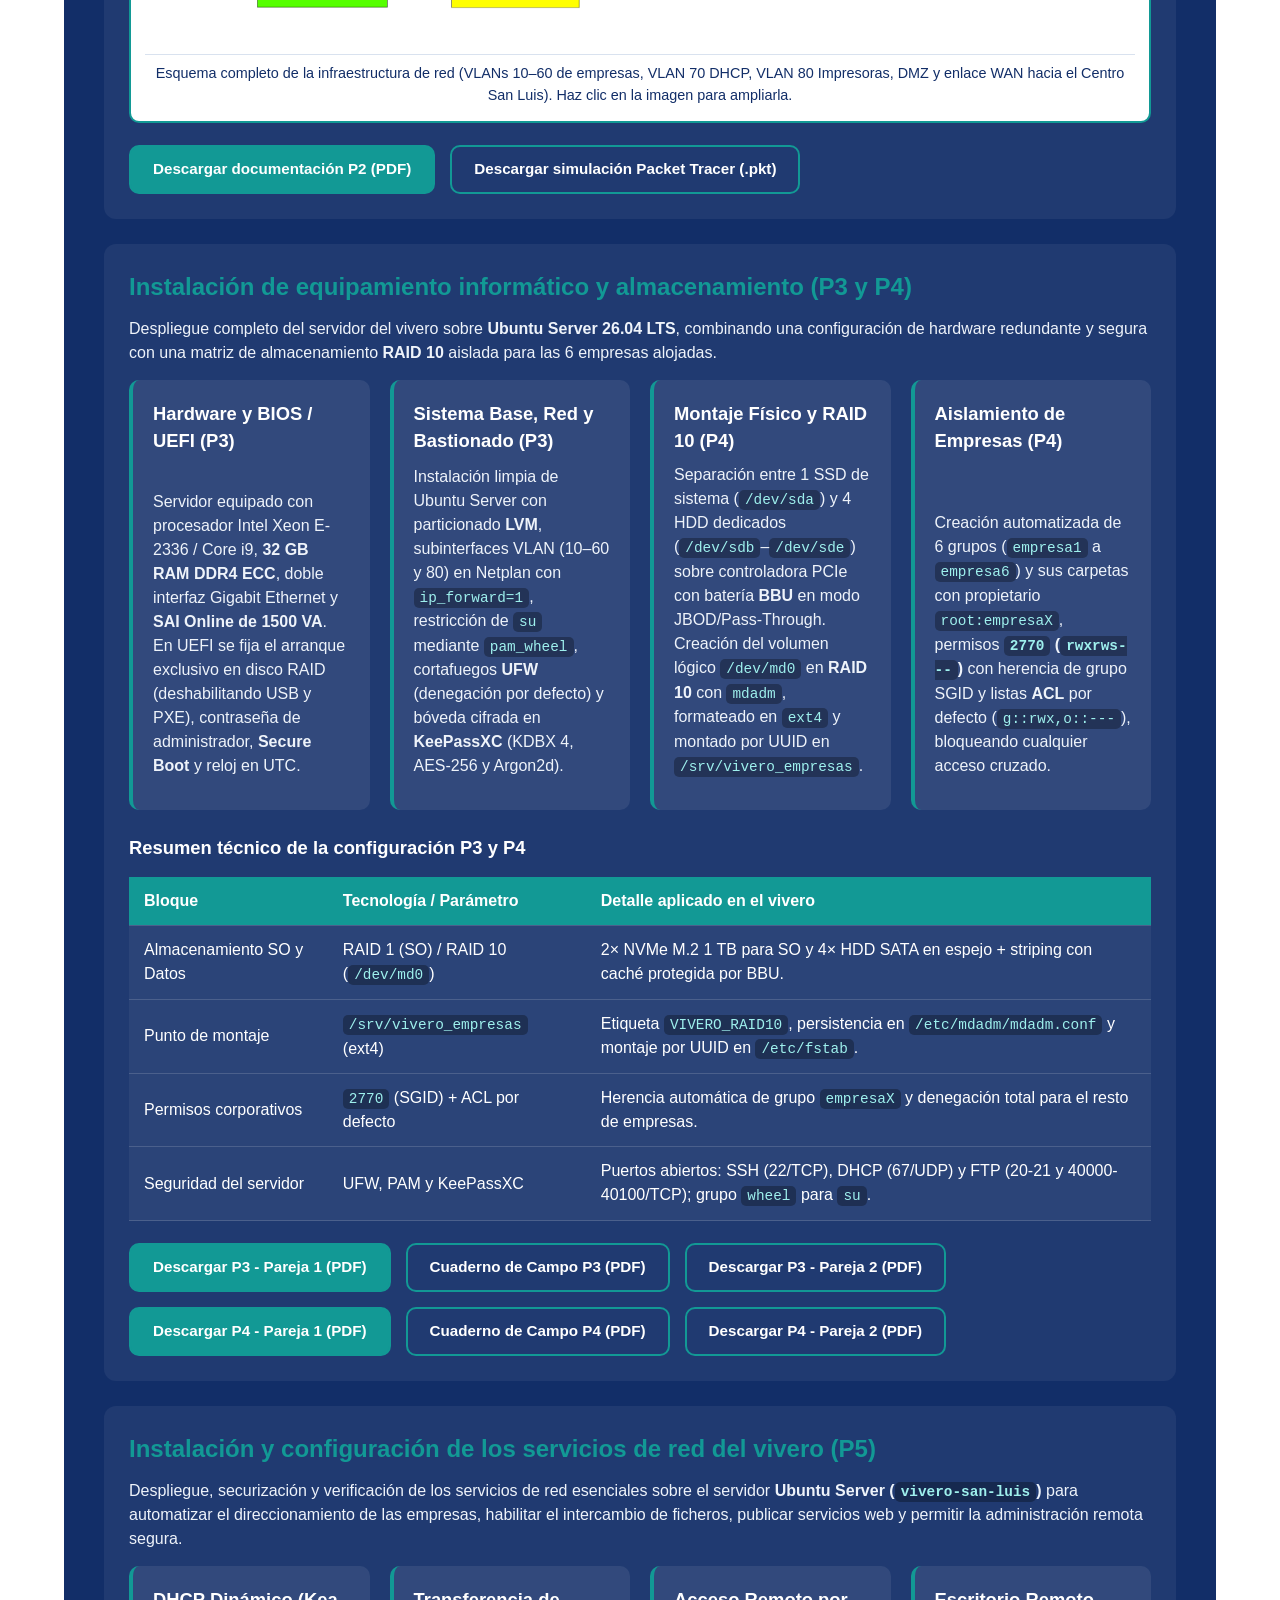
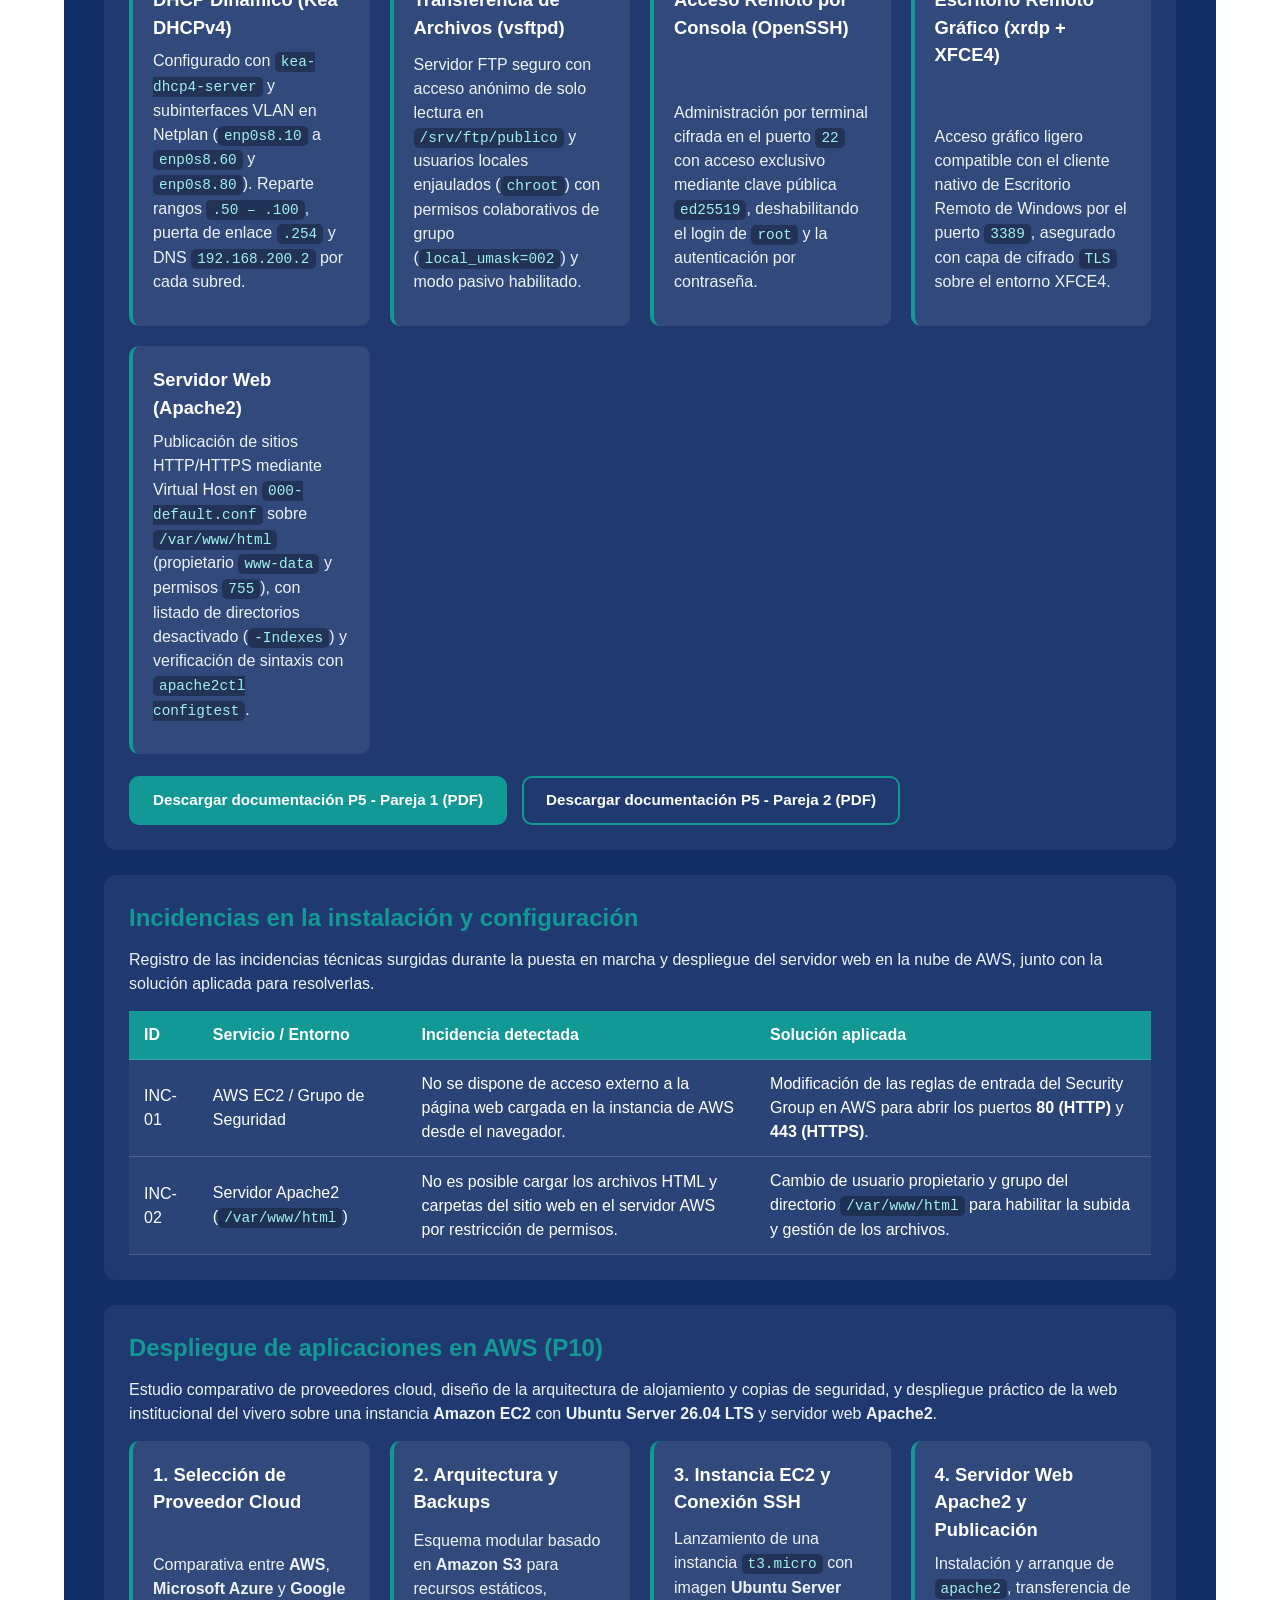
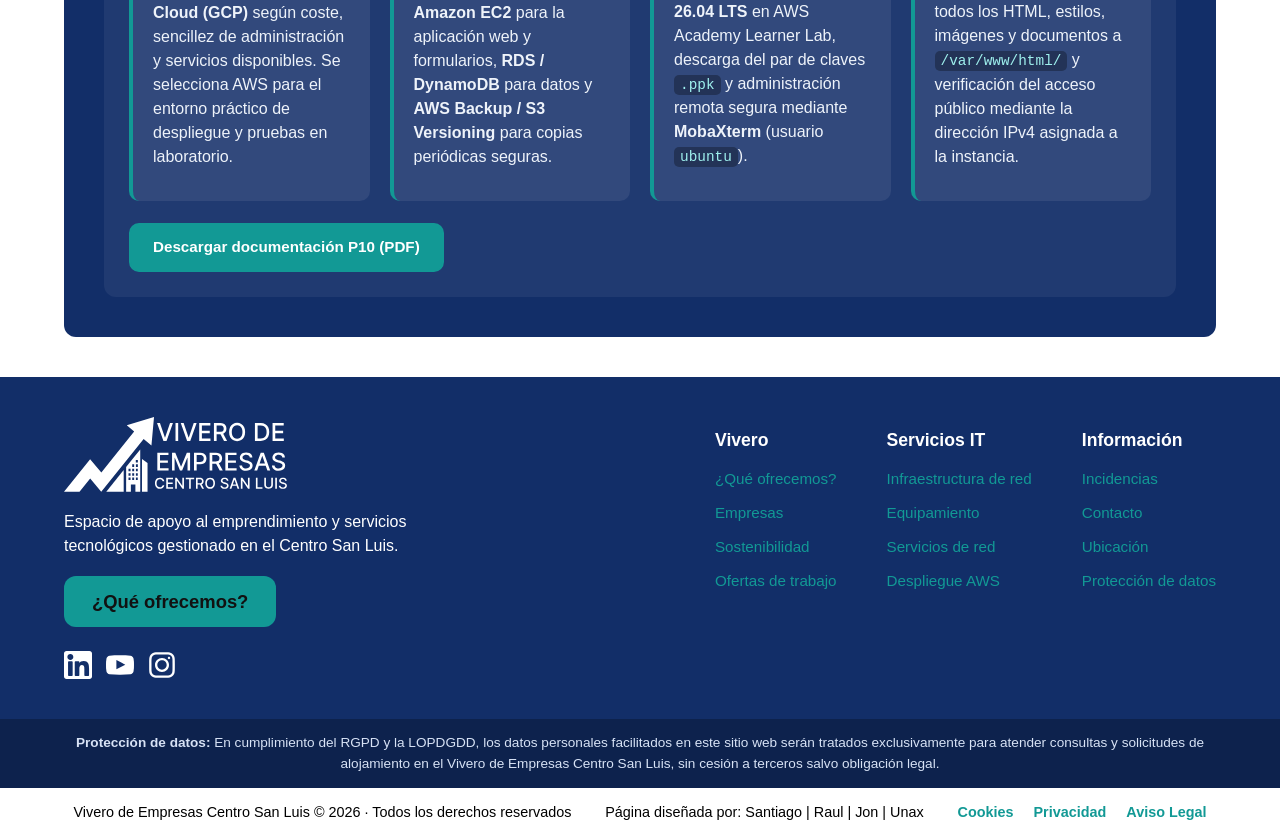
==== commit c3c956d3: "docs: corregir documentos, añadir entregas de pareja 2 y actualizar HTML - Actualizados y corregidos" ====
--- a/index.html
+++ b/index.html
@@ -106,32 +106,36 @@
                 <p>
                     Diseño lógico y físico de la red corporativa del Vivero de Empresas simulado en <strong>Cisco Packet
                         Tracer</strong>, preparado para dar servicio a <strong>6 empresas independientes</strong> con
-                    aislamiento total mediante VLANs, servicios internos centralizados, perímetro seguro en DMZ e
-                    interconexión WAN con la red del Centro San Luis.
+                    aislamiento total de Capa 2 y Capa 3 mediante VLANs y ACLs, servicios internos centralizados,
+                    perímetro seguro en DMZ e interconexión WAN con la red del Centro San Luis.
                 </p>
 
                 <div class="grid-tarjetas-info">
                     <div class="card-info">
                         <h4>Acceso y Distribución LAN</h4>
-                        <p>3 switches Cisco 2960-24TT con 6 puntos de acceso inalámbricos que aíslan a cada empresa
+                        <p>3 switches Cisco 2960-24TT con 6 puntos de acceso inalámbricos que separan a cada empresa
                             (VLANs 10 a 60), concentrados en Switch3 junto al servidor DHCP (VLAN 70) y la impresora
                             compartida (VLAN 80).</p>
                     </div>
                     <div class="card-info">
-                        <h4>Núcleo Inter-VLAN</h4>
-                        <p>Switch multicapa Cisco 3560-24PS (SwitchL3) encargado del enrutamiento inter-VLAN mediante
-                            interfaces SVI (.254) y agente DHCP Relay hacia el servidor central (192.168.70.1).</p>
+                        <h4>Núcleo Inter-VLAN y ACLs</h4>
+                        <p>Switch multicapa Cisco 3560-24PS (SwitchL3) encargado del enrutamiento inter-VLAN (SVI
+                            <code>.254</code>), DHCP Relay hacia <code>192.168.70.1</code> y <strong>ACLs extendidas por
+                                VLAN</strong> que bloquean el tráfico entre empresas manteniendo acceso a DHCP,
+                            impresora, DMZ y Centro San Luis.
+                        </p>
                     </div>
                     <div class="card-info">
                         <h4>Firewall y Zona DMZ</h4>
-                        <p>Cisco ASA 5506-X con tres zonas de seguridad (Inside, DMZ y Outside), NAT/PAT dinámico, ACLs
-                            e inspección de protocolos para proteger los servidores públicos DNS, FTP y WEB.</p>
+                        <p>Cisco ASA 5506-X con zonas Inside, DMZ y Outside, NAT/PAT dinámico e inspección MPF
+                            permitiendo tráfico <strong>HTTP, HTTPS, DNS y FTP</strong> hacia los servidores públicos,
+                            con cuentas y permisos separados por empresa en el servidor FTP.</p>
                     </div>
                     <div class="card-info">
                         <h4>Interconexión Centro San Luis</h4>
-                        <p>Enlace WAN serial punto a punto (DCE/DTE) entre Router0 (Vivero) y Router2 (Centro) para
-                            conectar la red remota del Centro San Luis (192.168.100.0/24) con los servicios del vivero.
-                        </p>
+                        <p>Enlace WAN serial punto a punto (DCE/DTE, <code>clock rate 64000</code>) entre Router0
+                            (Vivero) y Router2 (Centro) para conectar la red remota del Centro San Luis
+                            (<code>192.168.100.0/24</code>) con los servicios de la DMZ.</p>
                     </div>
                 </div>
 
@@ -143,7 +147,7 @@
                                 <th>VLAN / Segmento</th>
                                 <th>Red / Máscara</th>
                                 <th>Puerta de enlace / Extremos</th>
-                                <th>Uso principal</th>
+                                <th>Uso principal y filtrado</th>
                             </tr>
                         </thead>
                         <tbody>
@@ -151,7 +155,7 @@
                                 <td>VLAN 10 – 60</td>
                                 <td>192.168.10.0/24 – 192.168.60.0/24</td>
                                 <td>192.168.X.254 (SwitchL3)</td>
-                                <td>Redes aisladas de Empresa 1 a Empresa 6 (cable y Wi-Fi)</td>
+                                <td>Redes de Empresa 1 a 6 aisladas entre sí mediante ACLs extendidas en SwitchL3</td>
                             </tr>
                             <tr>
                                 <td>VLAN 70 (DHCP)</td>
@@ -169,13 +173,13 @@
                                 <td>DMZ</td>
                                 <td>192.168.200.0/24</td>
                                 <td>192.168.200.254 (ASA0)</td>
-                                <td>Servidores DNS (.2), FTP (.3) y WEB (.4) de viverosanluis.com</td>
+                                <td>Servidores DNS (.2), FTP con usuarios por empresa (.3) y WEB (.4)</td>
                             </tr>
                             <tr>
                                 <td>Tránsito y WAN</td>
                                 <td>10.0.0.0/30 &middot; 172.16.0.0/30 &middot; 172.16.1.0/30</td>
                                 <td>SwitchL3 &harr; ASA0 &harr; Router0 &harr; Router2</td>
-                                <td>Tránsito interno L3 y enlace serial WAN (clock rate 64000)</td>
+                                <td>Tránsito interno L3 y enlace serial WAN punto a punto</td>
                             </tr>
                             <tr>
                                 <td>LAN Centro San Luis</td>
@@ -201,10 +205,10 @@
                 </figure>
 
                 <div class="acciones-descarga">
-                    <a href="docs/P2-Infraestructura-Red.pdf" class="btn-descarga" download>Descargar documentación P2
-                        (PDF)</a>
-                    <a href="docs/P2-Topologia-Vivero.pkt" class="btn-descarga btn-descarga-sec" download>Descargar
-                        simulación Packet Tracer (.pkt)</a>
+                    <a href="docs/P2-Infraestructura-Red.pdf" class="btn-descarga"
+                        download="P2-Infraestructura-Red.pdf">Descargar documentación P2 (PDF)</a>
+                    <a href="docs/P2-Topologia-Vivero.pkt" class="btn-descarga btn-descarga-sec"
+                        download="P2-Topologia-Vivero.pkt">Descargar simulación Packet Tracer (.pkt)</a>
                 </div>
             </article>
 
@@ -303,13 +307,17 @@
 
                 <div class="acciones-descarga">
                     <a href="docs/P3-Equipamiento-Informatico.pdf" class="btn-descarga"
-                        download="P3-Equipamiento-Informatico.pdf">Descargar P3 Completo (PDF)</a>
+                        download="P3-Equipamiento-Informatico.pdf">Descargar P3 - Pareja 1 (PDF)</a>
                     <a href="docs/P3-Cuaderno-Campo.pdf" class="btn-descarga btn-descarga-sec"
                         download="P3-Cuaderno-Campo.pdf">Cuaderno de Campo P3 (PDF)</a>
+                    <a href="docs/P3-Equipamiento-Informatico-p2.pdf" class="btn-descarga btn-descarga-sec"
+                        download="P3-Equipamiento-Informatico-p2.pdf">Descargar P3 - Pareja 2 (PDF)</a>
                     <a href="docs/P4-Almacenamiento-Vivero.pdf" class="btn-descarga"
-                        download="P4-Almacenamiento-Vivero.pdf">Descargar P4 Completo (PDF)</a>
+                        download="P4-Almacenamiento-Vivero.pdf">Descargar P4 - Pareja 1 (PDF)</a>
                     <a href="docs/P4-Cuaderno-Campo.pdf" class="btn-descarga btn-descarga-sec"
                         download="P4-Cuaderno-Campo.pdf">Cuaderno de Campo P4 (PDF)</a>
+                    <a href="docs/P4-Almacenamiento-Vivero-p2.pdf" class="btn-descarga btn-descarga-sec"
+                        download="P4-Almacenamiento-Vivero-p2.pdf">Descargar P4 - Pareja 2 (PDF)</a>
                 </div>
             </article>
 
@@ -318,7 +326,8 @@
                 <p>
                     Despliegue, securización y verificación de los servicios de red esenciales sobre el servidor
                     <strong>Ubuntu Server (<code>vivero-san-luis</code>)</strong> para automatizar el direccionamiento
-                    de las empresas, habilitar el intercambio de ficheros y permitir la administración remota segura.
+                    de las empresas, habilitar el intercambio de ficheros, publicar servicios web y permitir la
+                    administración remota segura.
                 </p>
 
                 <div class="grid-tarjetas-info">
@@ -358,11 +367,23 @@
                             XFCE4.
                         </p>
                     </div>
+
+                    <div class="card-info">
+                        <h4>Servidor Web (Apache2)</h4>
+                        <p>
+                            Publicación de sitios HTTP/HTTPS mediante Virtual Host en <code>000-default.conf</code>
+                            sobre <code>/var/www/html</code> (propietario <code>www-data</code> y permisos
+                            <code>755</code>), con listado de directorios desactivado (<code>-Indexes</code>) y
+                            verificación de sintaxis con <code>apache2ctl configtest</code>.
+                        </p>
+                    </div>
                 </div>
 
                 <div class="acciones-descarga">
-                    <a href="docs/P5-Servicios-Red.pdf" class="btn-descarga" download>Descargar documentación P5
-                        (PDF)</a>
+                    <a href="docs/P5-Servicios-Red.pdf" class="btn-descarga" download="P5-Servicios-Red.pdf">Descargar
+                        documentación P5 - Pareja 1 (PDF)</a>
+                    <a href="docs/P5-Servicios-Red-p2.pdf" class="btn-descarga btn-descarga-sec"
+                        download="P5-Servicios-Red-p2.pdf">Descargar documentación P5 - Pareja 2 (PDF)</a>
                 </div>
             </article>
 
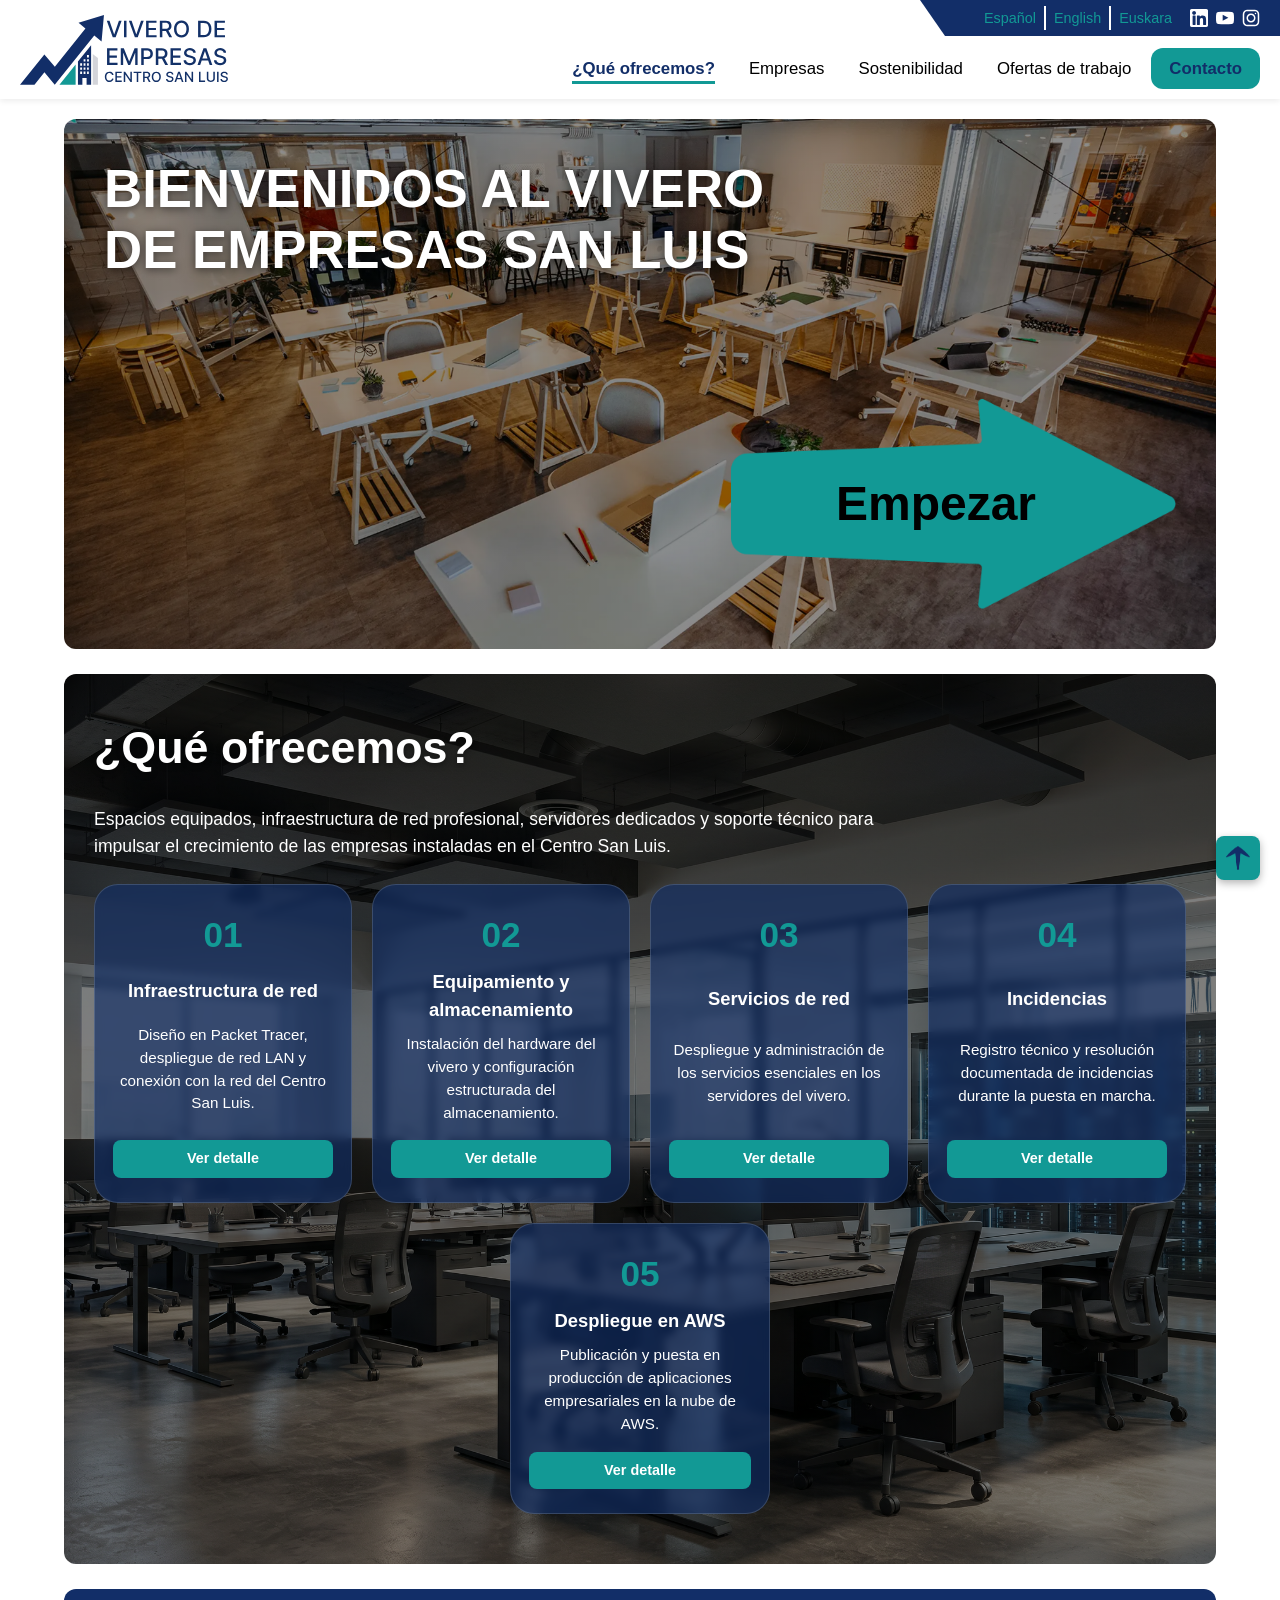
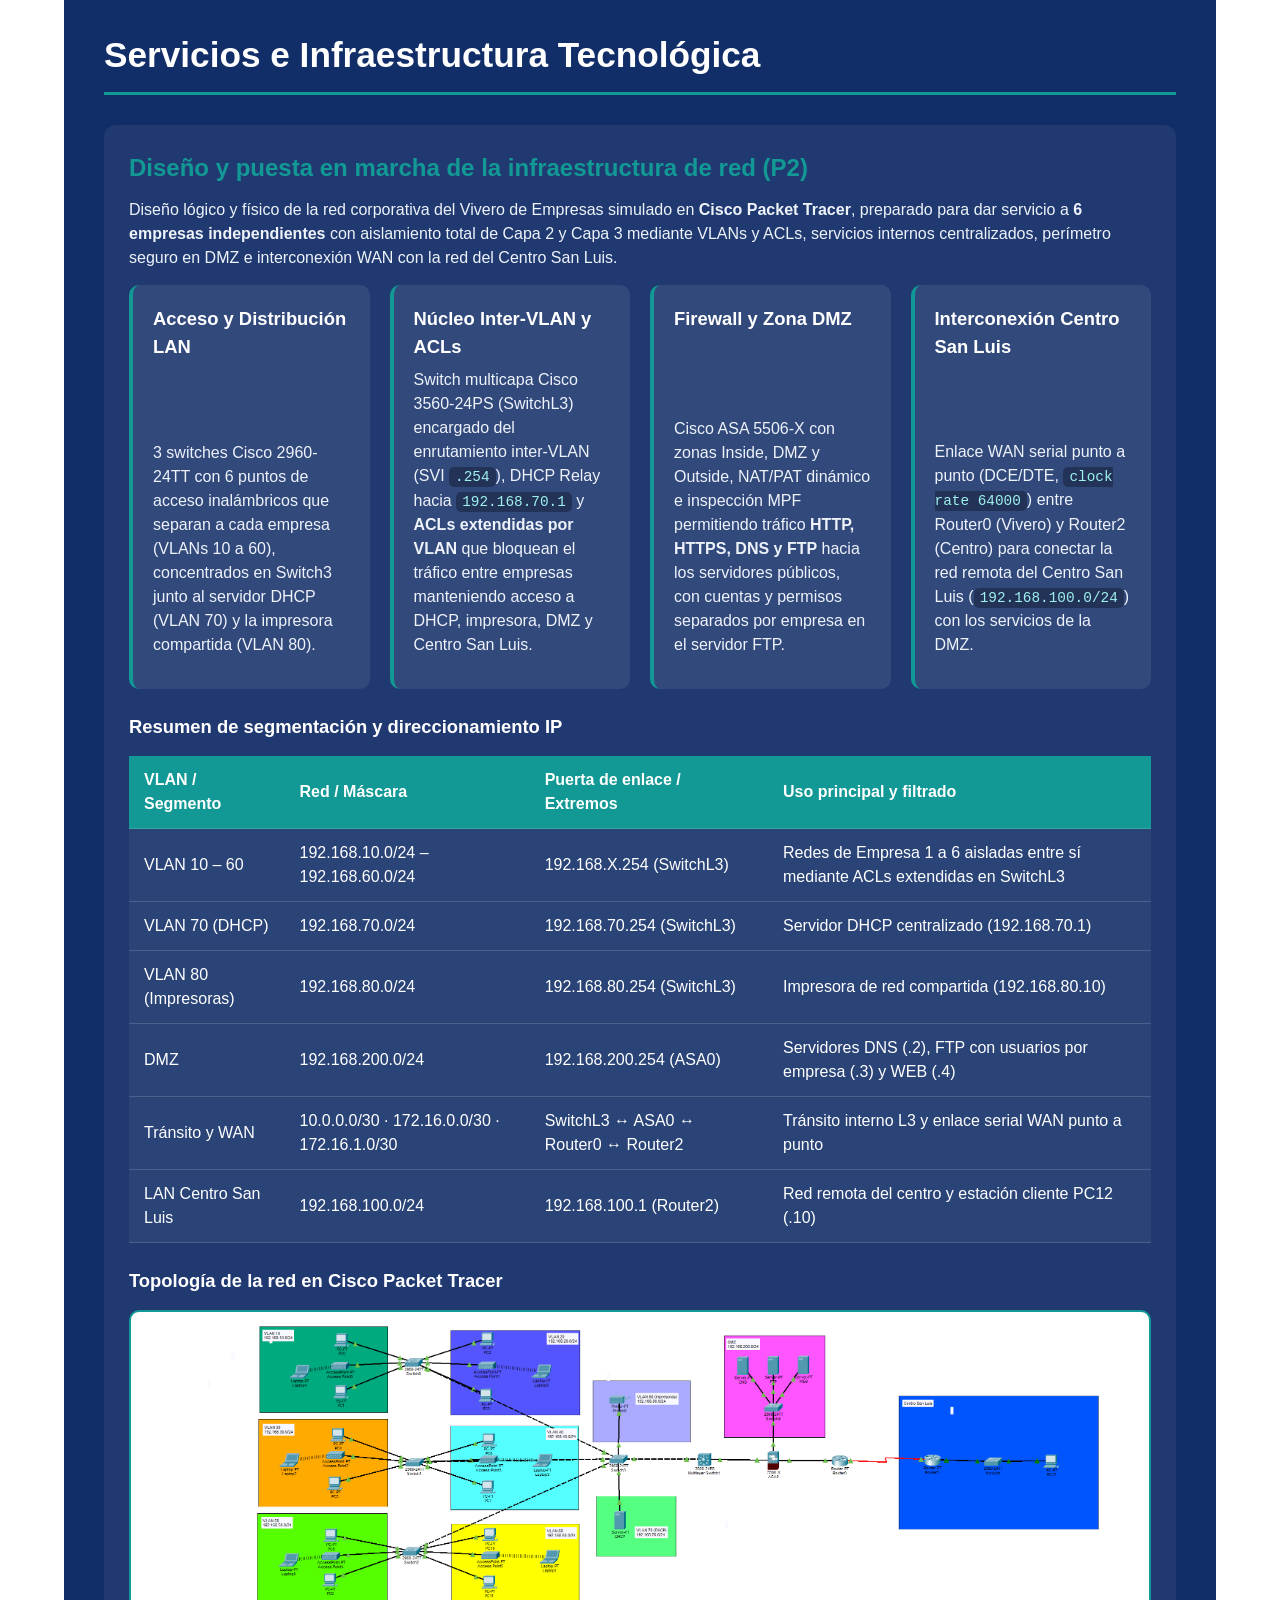
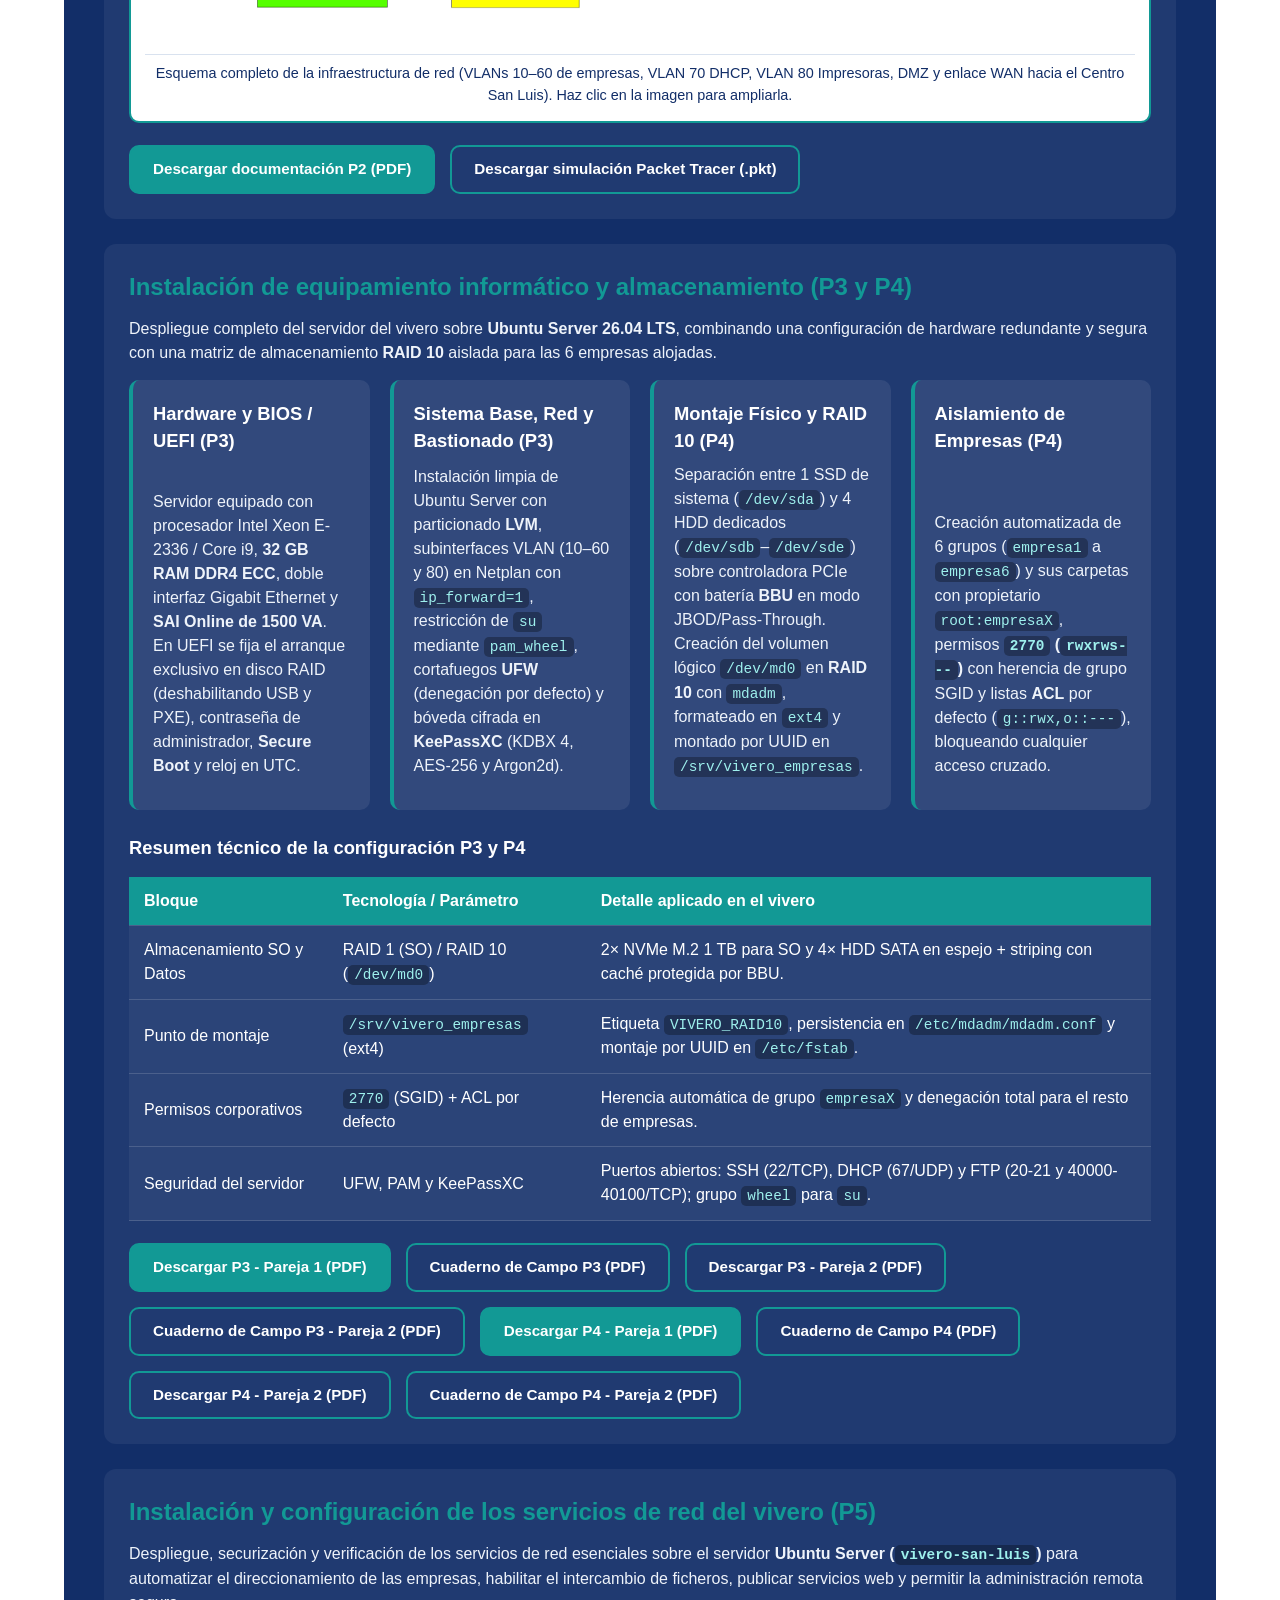
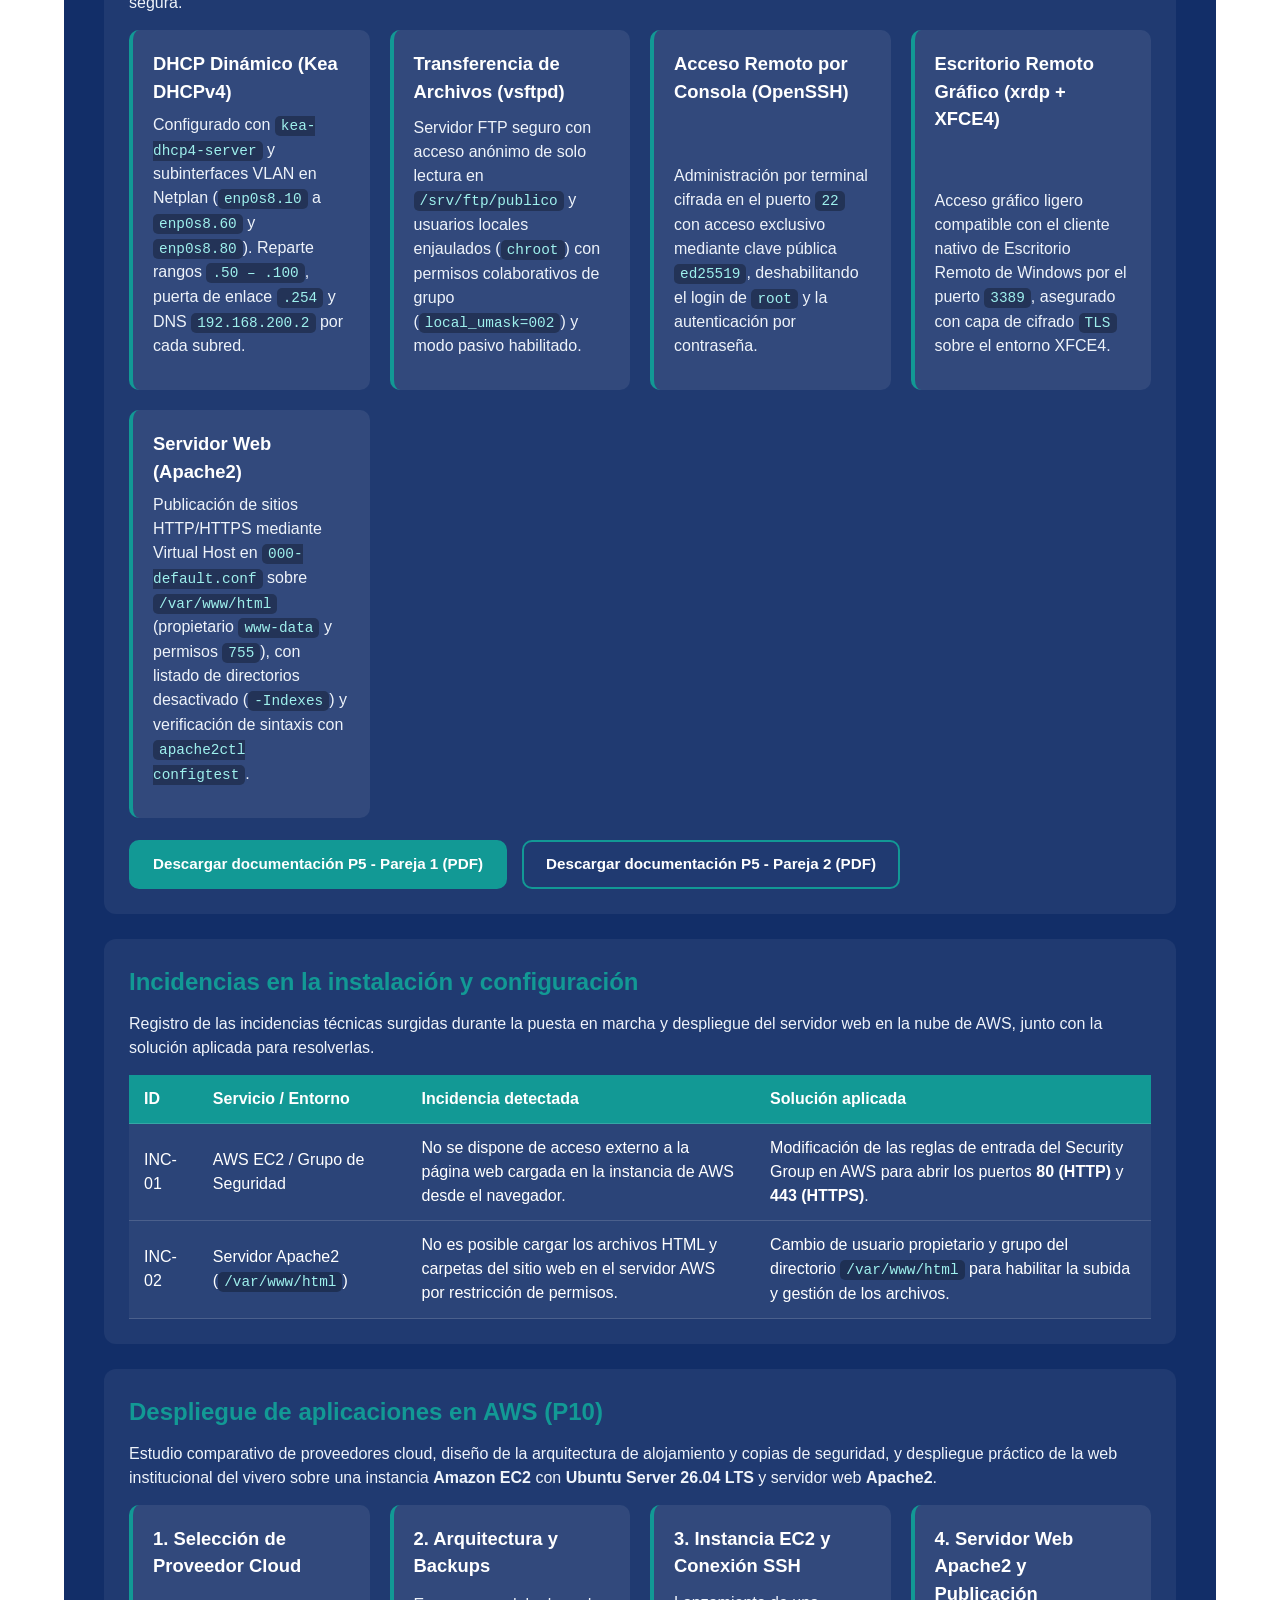
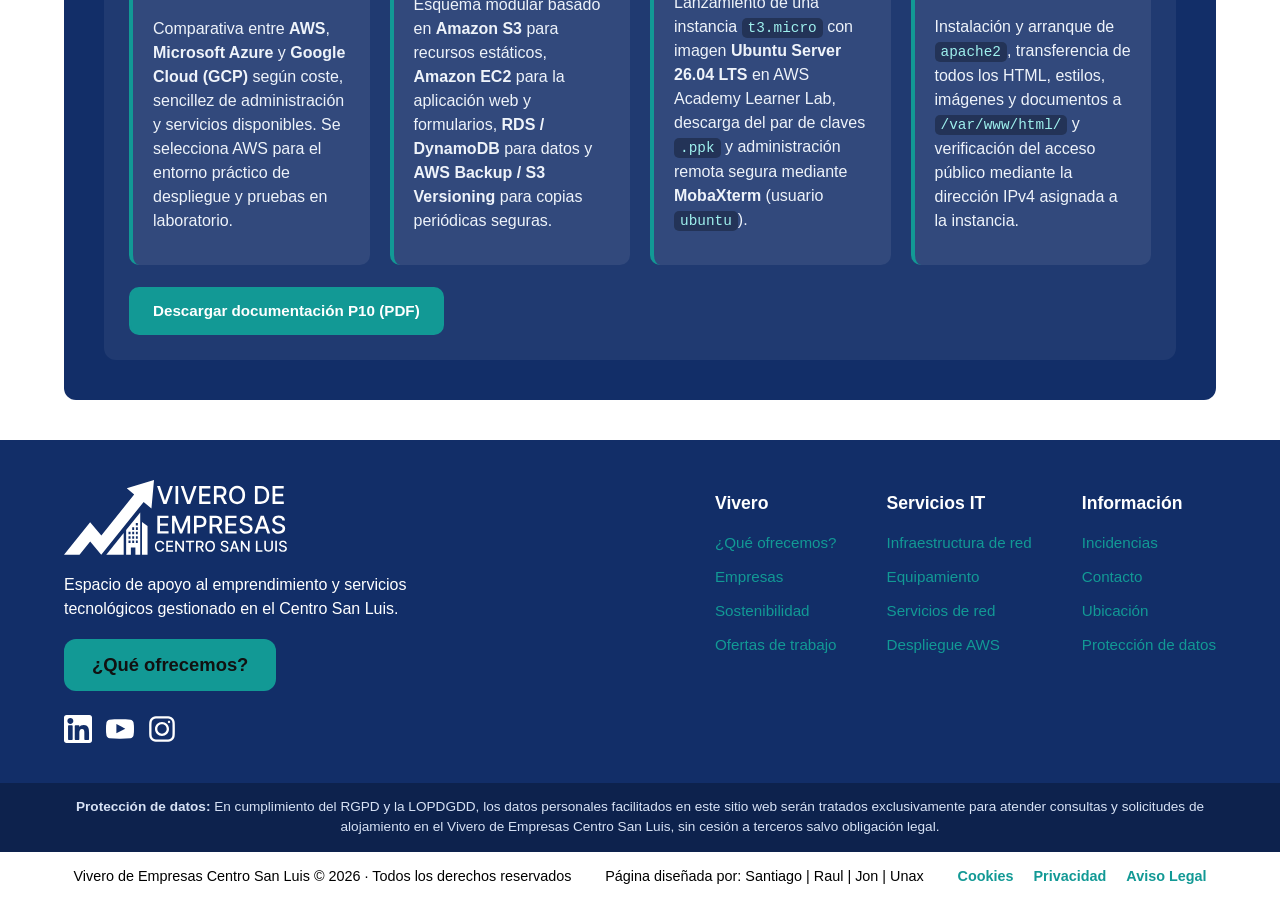
==== commit a353c4cd: "Añadir enlaces de descarga para Cuadernos de Campo P3 y P4 - Pareja 2 en index.html" ====
--- a/index.html
+++ b/index.html
@@ -312,12 +312,17 @@
                         download="P3-Cuaderno-Campo.pdf">Cuaderno de Campo P3 (PDF)</a>
                     <a href="docs/P3-Equipamiento-Informatico-p2.pdf" class="btn-descarga btn-descarga-sec"
                         download="P3-Equipamiento-Informatico-p2.pdf">Descargar P3 - Pareja 2 (PDF)</a>
+                     <a href="docs/P3-Cuaderno-Campo-p2.pdf" class="btn-descarga btn-descarga-sec"
+                        download="P3-Cuaderno-Campo-p2.pdf">Cuaderno de Campo P3 - Pareja 2 (PDF)</a>
                     <a href="docs/P4-Almacenamiento-Vivero.pdf" class="btn-descarga"
                         download="P4-Almacenamiento-Vivero.pdf">Descargar P4 - Pareja 1 (PDF)</a>
                     <a href="docs/P4-Cuaderno-Campo.pdf" class="btn-descarga btn-descarga-sec"
                         download="P4-Cuaderno-Campo.pdf">Cuaderno de Campo P4 (PDF)</a>
                     <a href="docs/P4-Almacenamiento-Vivero-p2.pdf" class="btn-descarga btn-descarga-sec"
                         download="P4-Almacenamiento-Vivero-p2.pdf">Descargar P4 - Pareja 2 (PDF)</a>
+                    <a href="docs/P4-Cuaderno-Campo-p2.pdf" class="btn-descarga btn-descarga-sec"
+                        download="P4-Cuaderno-Campo-p2.pdf">Cuaderno de Campo P4 - Pareja 2 (PDF)</a>
+
                 </div>
             </article>
 
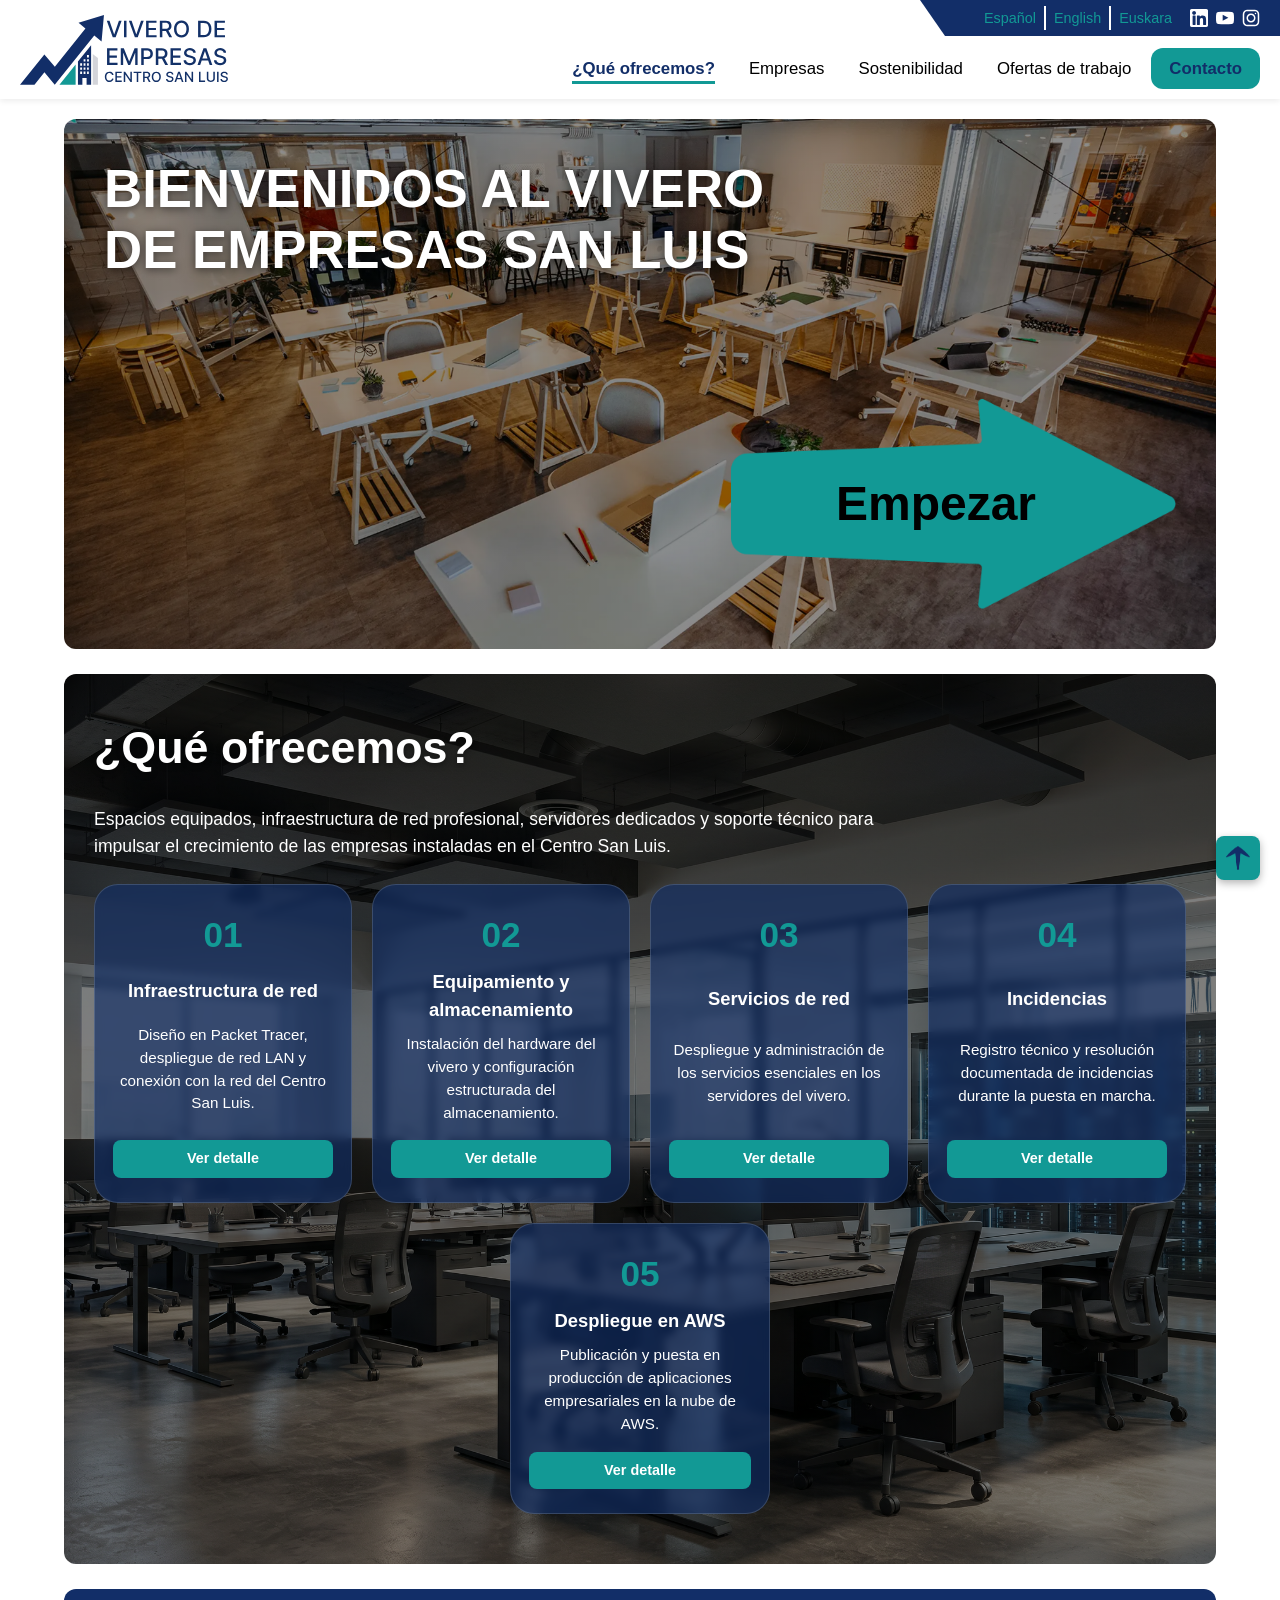
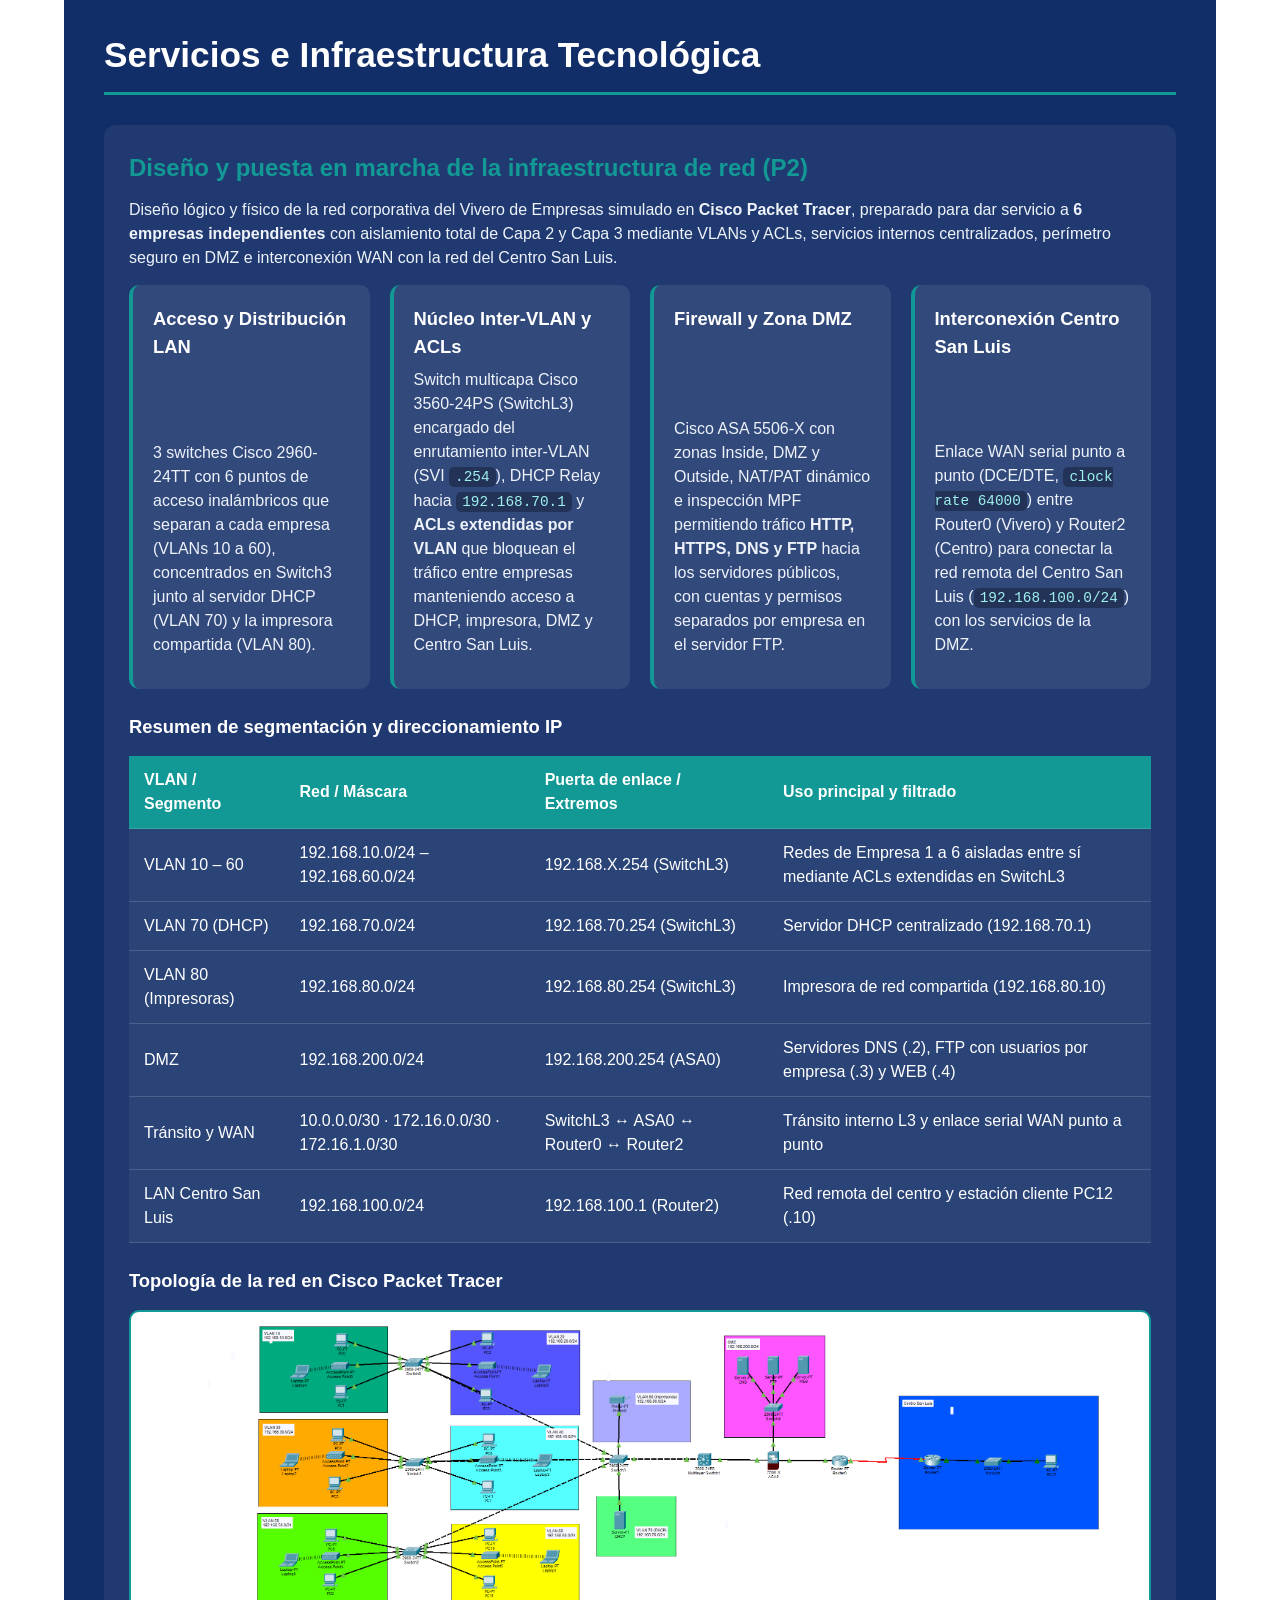
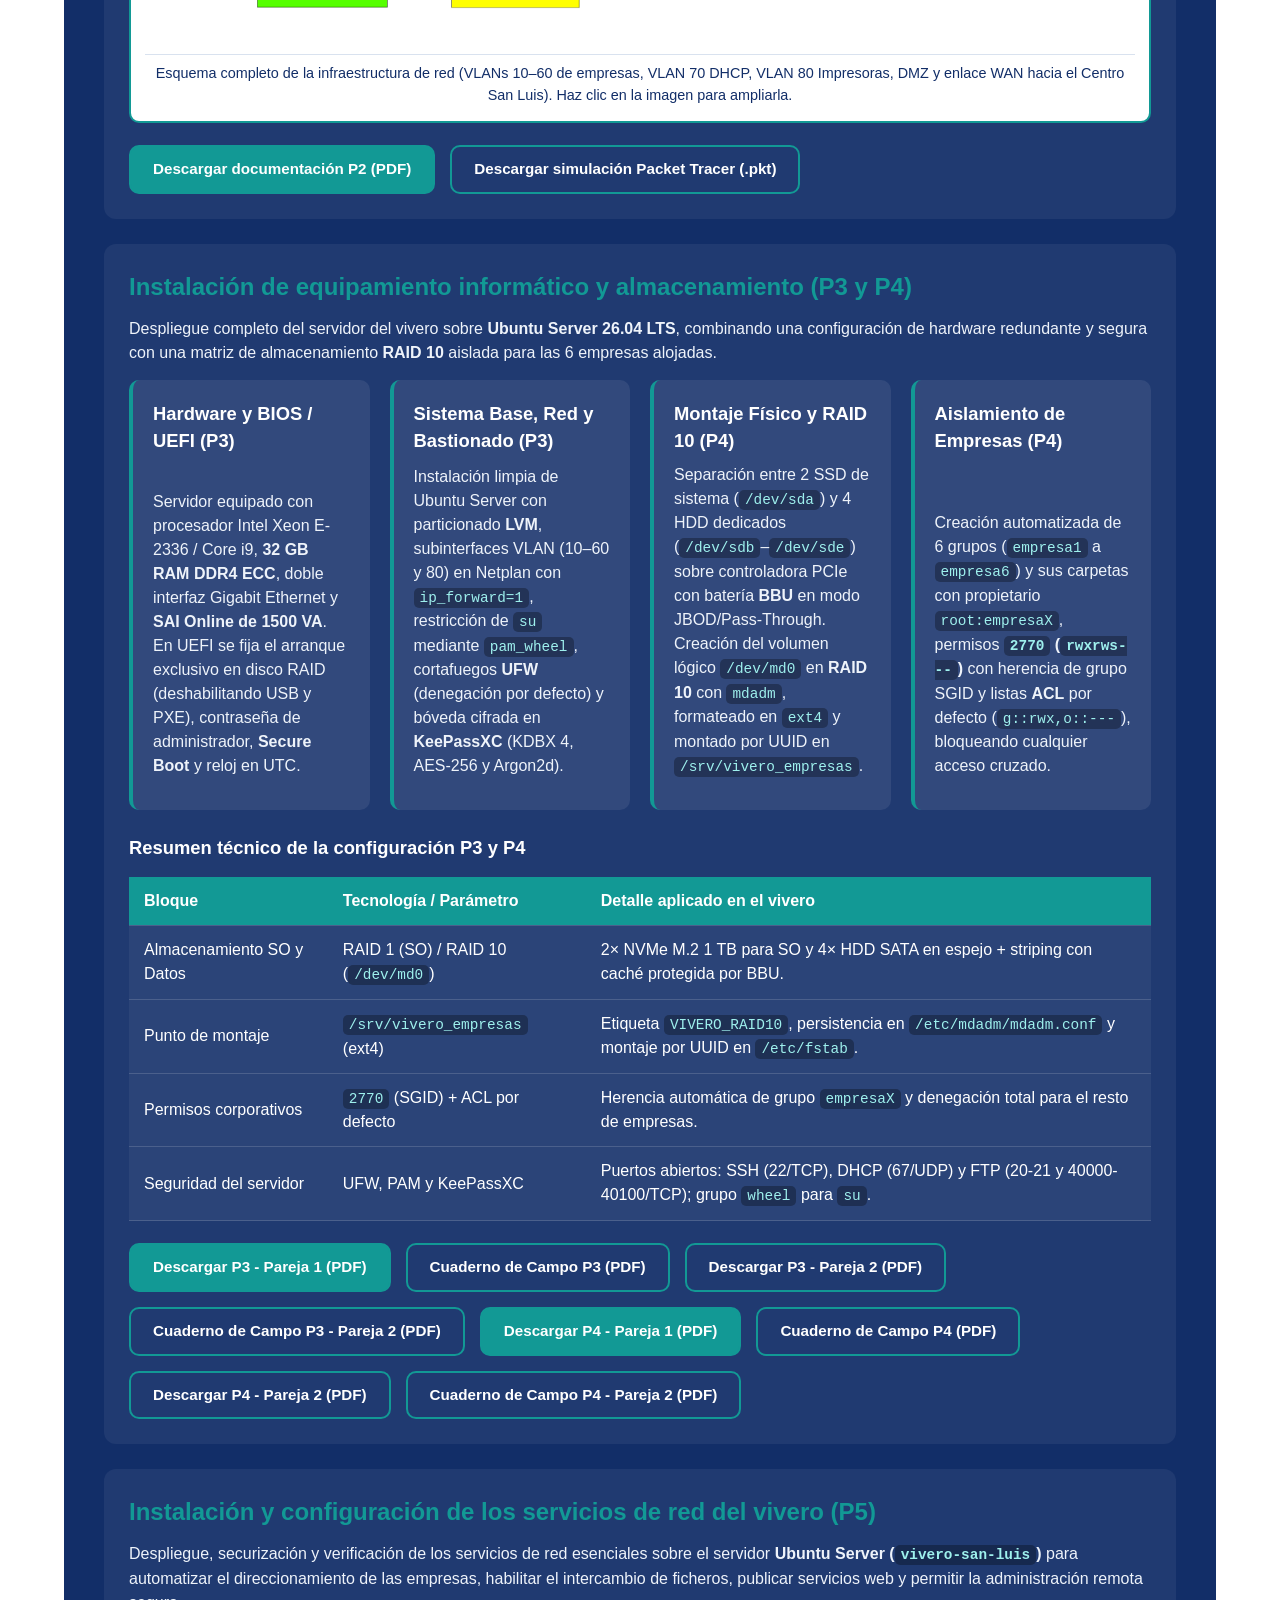
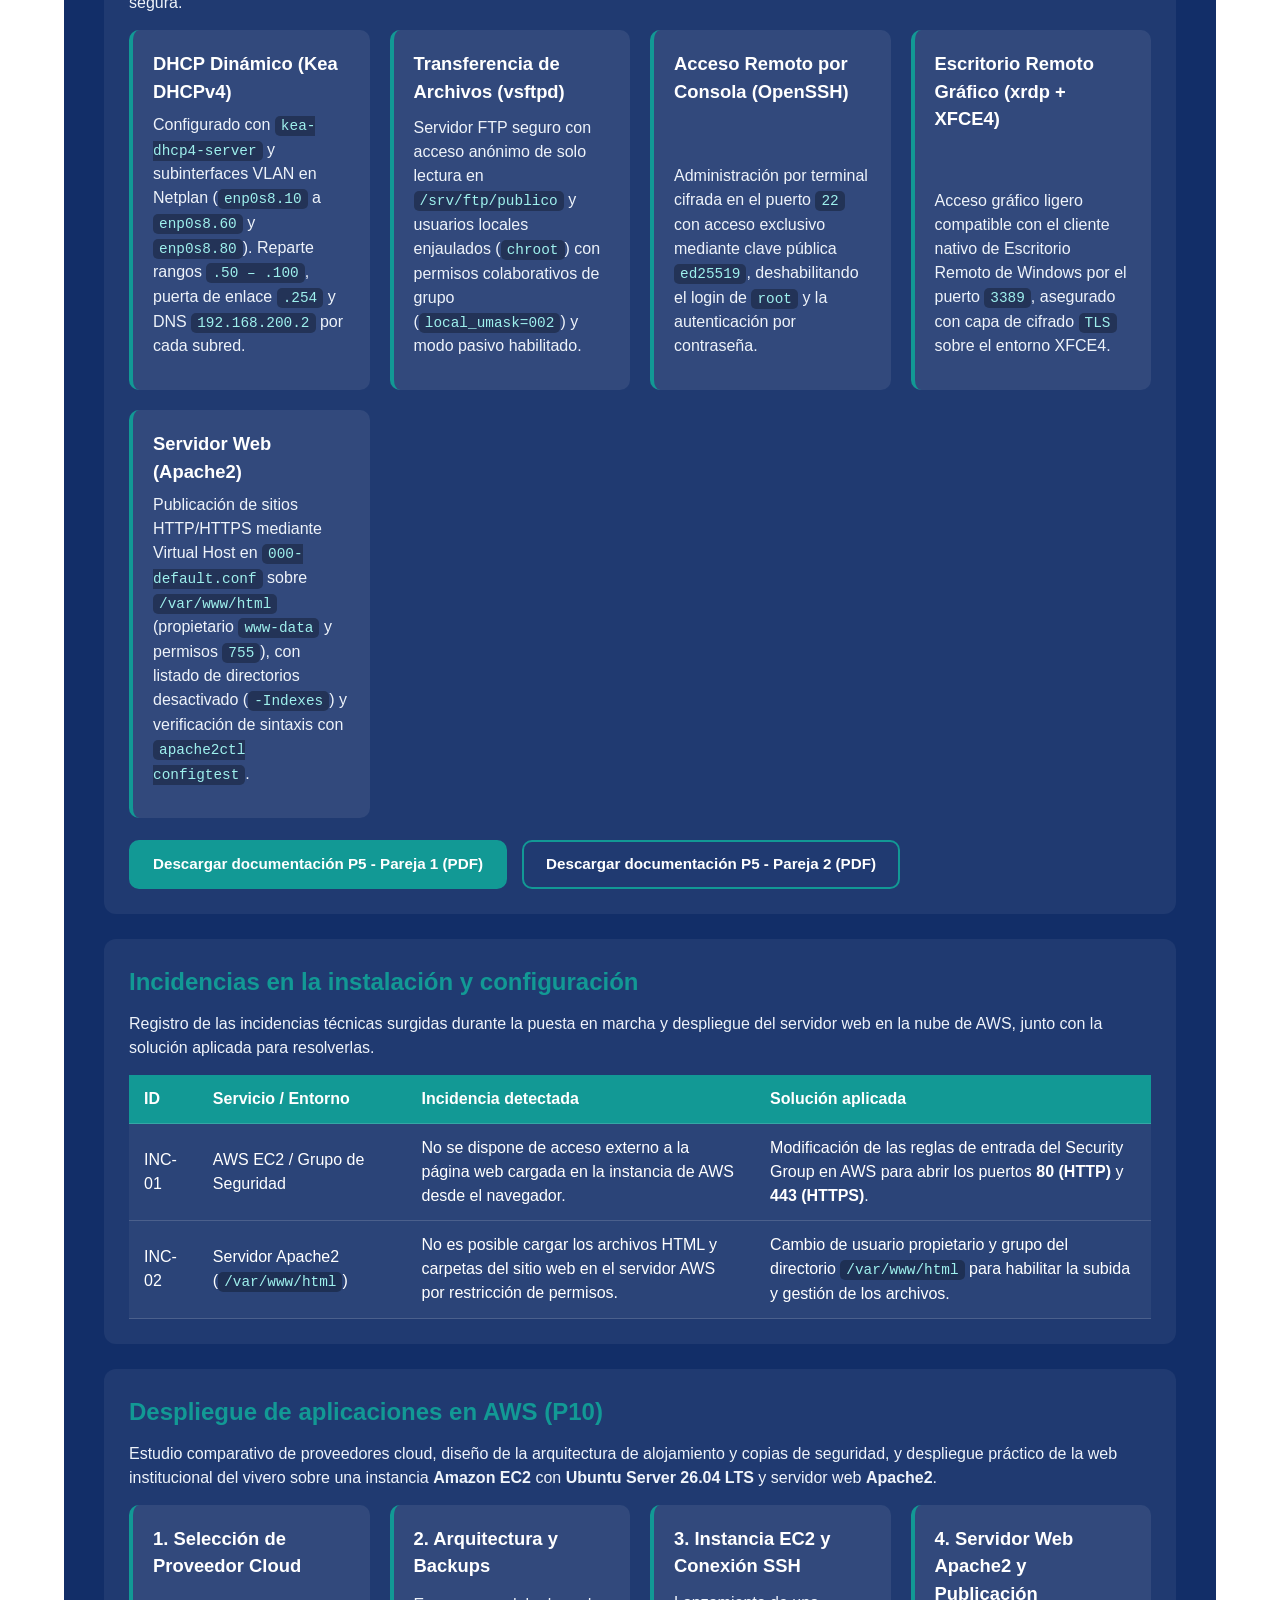
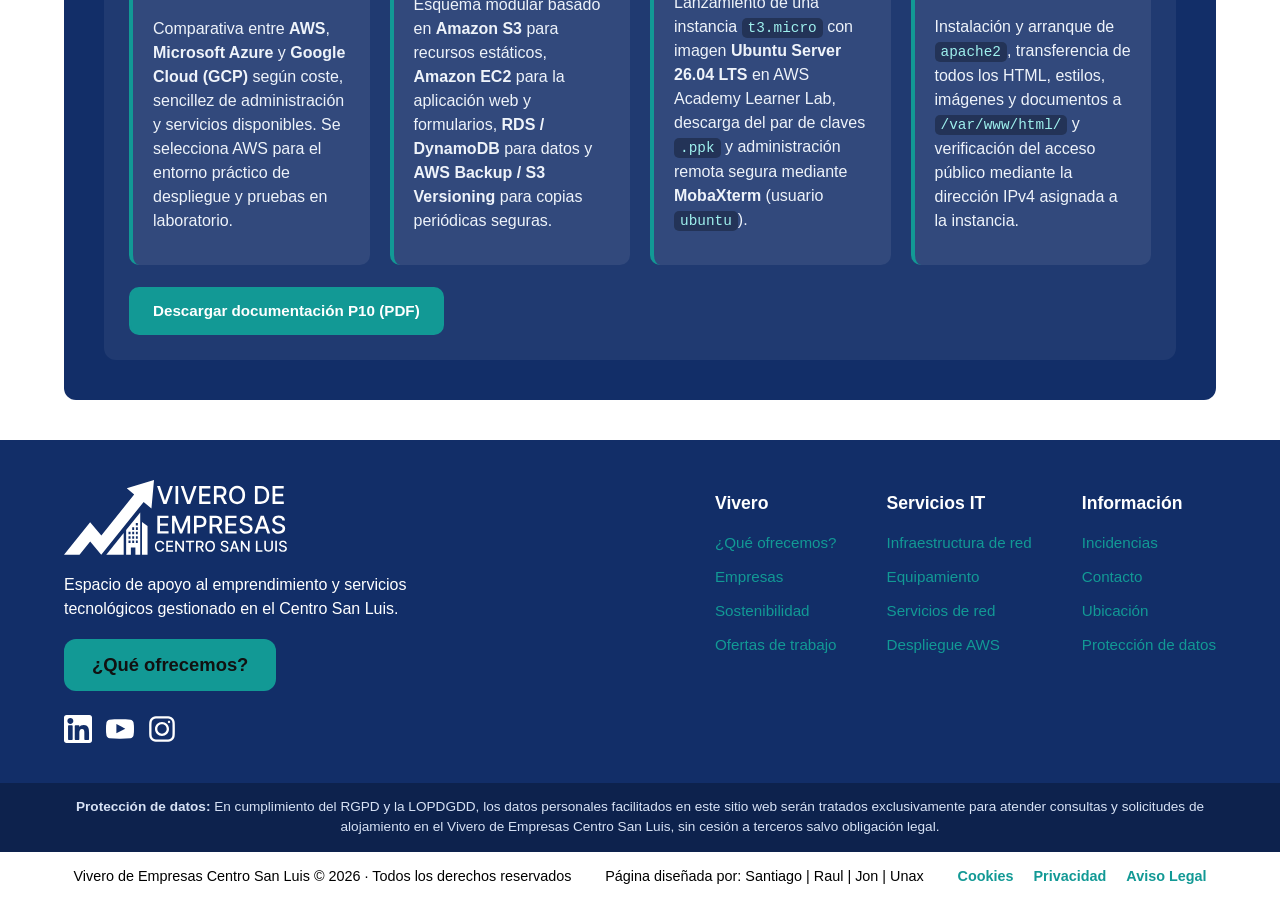
==== commit d1dda505: "docs: corregir descripción de montaje físico y RAID 10 en index.html" ====
--- a/index.html
+++ b/index.html
@@ -244,7 +244,7 @@
                     <div class="card-info">
                         <h4>Montaje Físico y RAID 10 (P4)</h4>
                         <p>
-                            Separación entre 1 SSD de sistema (<code>/dev/sda</code>) y 4 HDD dedicados
+                            Separación entre 2 SSD de sistema (<code>/dev/sda</code>) y 4 HDD dedicados
                             (<code>/dev/sdb</code>–<code>/dev/sde</code>) sobre controladora PCIe con batería
                             <strong>BBU</strong> en modo JBOD/Pass-Through. Creación del volumen lógico
                             <code>/dev/md0</code> en <strong>RAID 10</strong> con <code>mdadm</code>, formateado en
